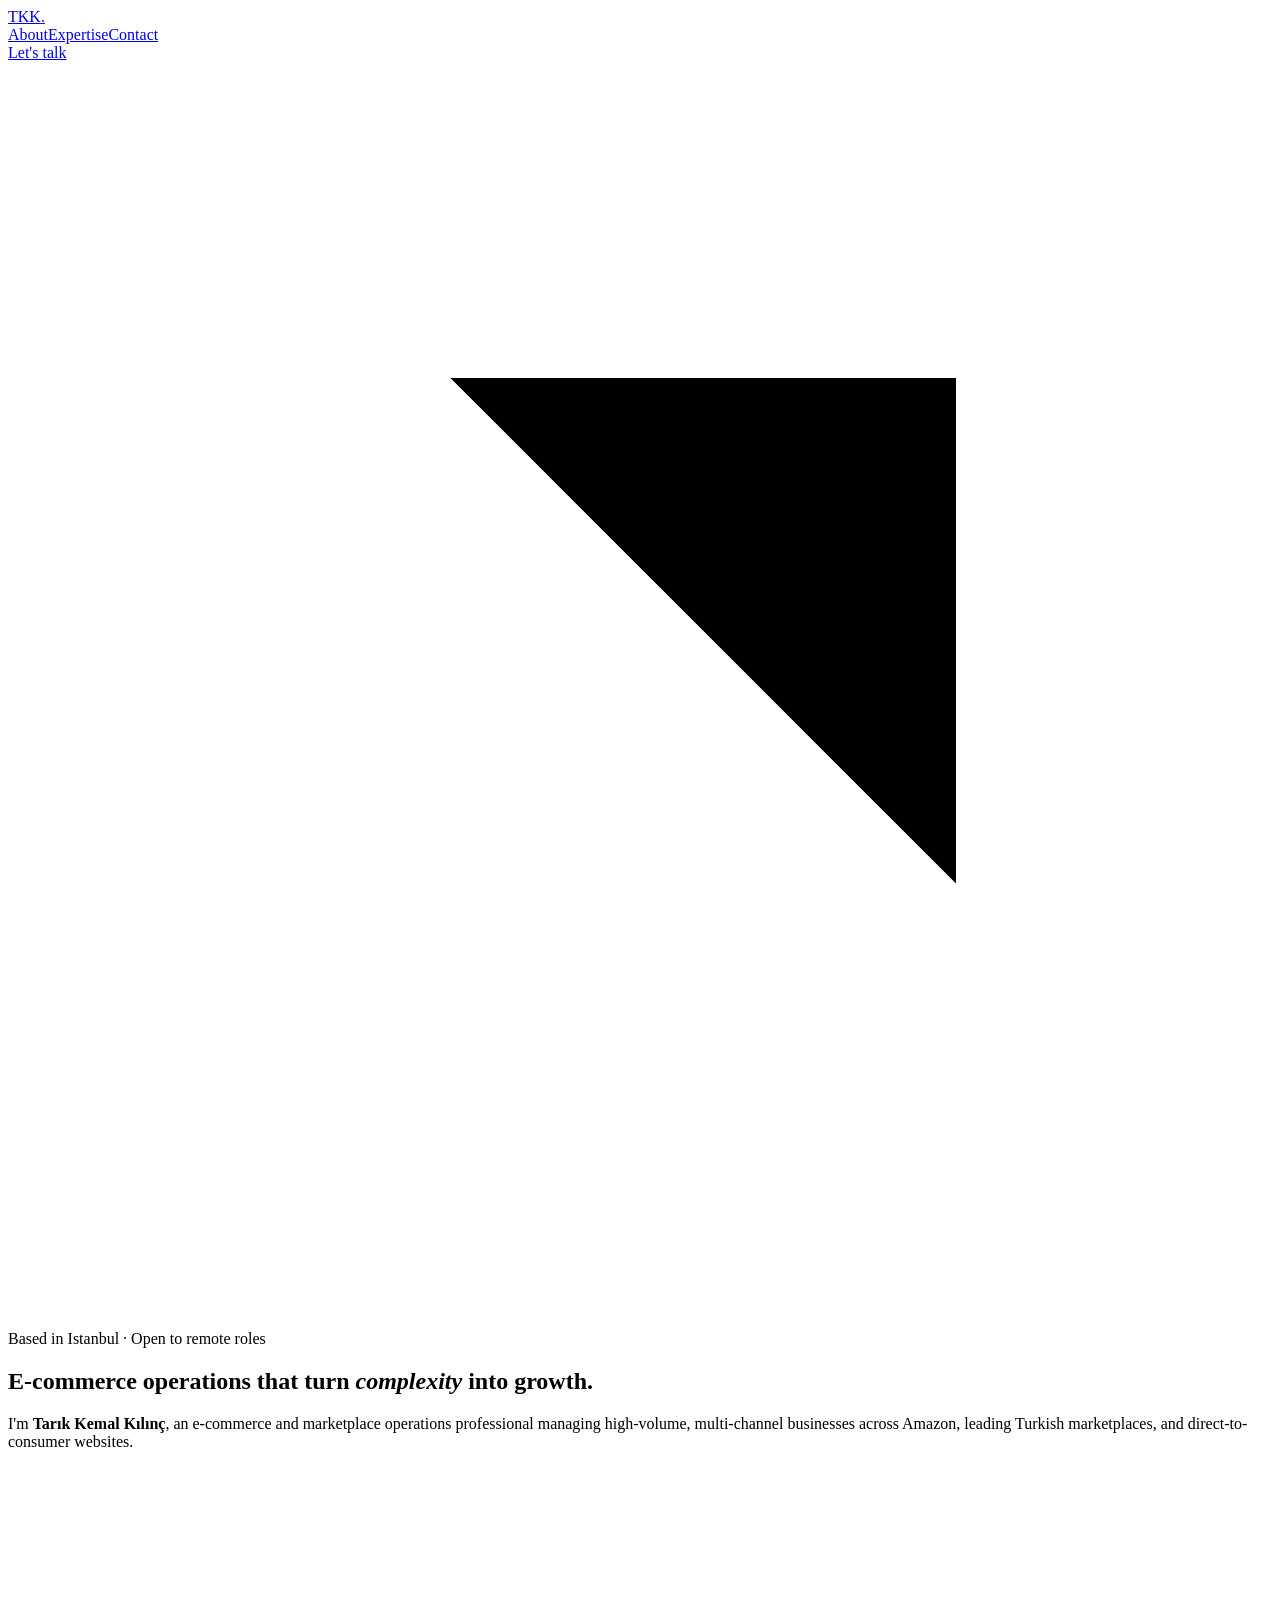
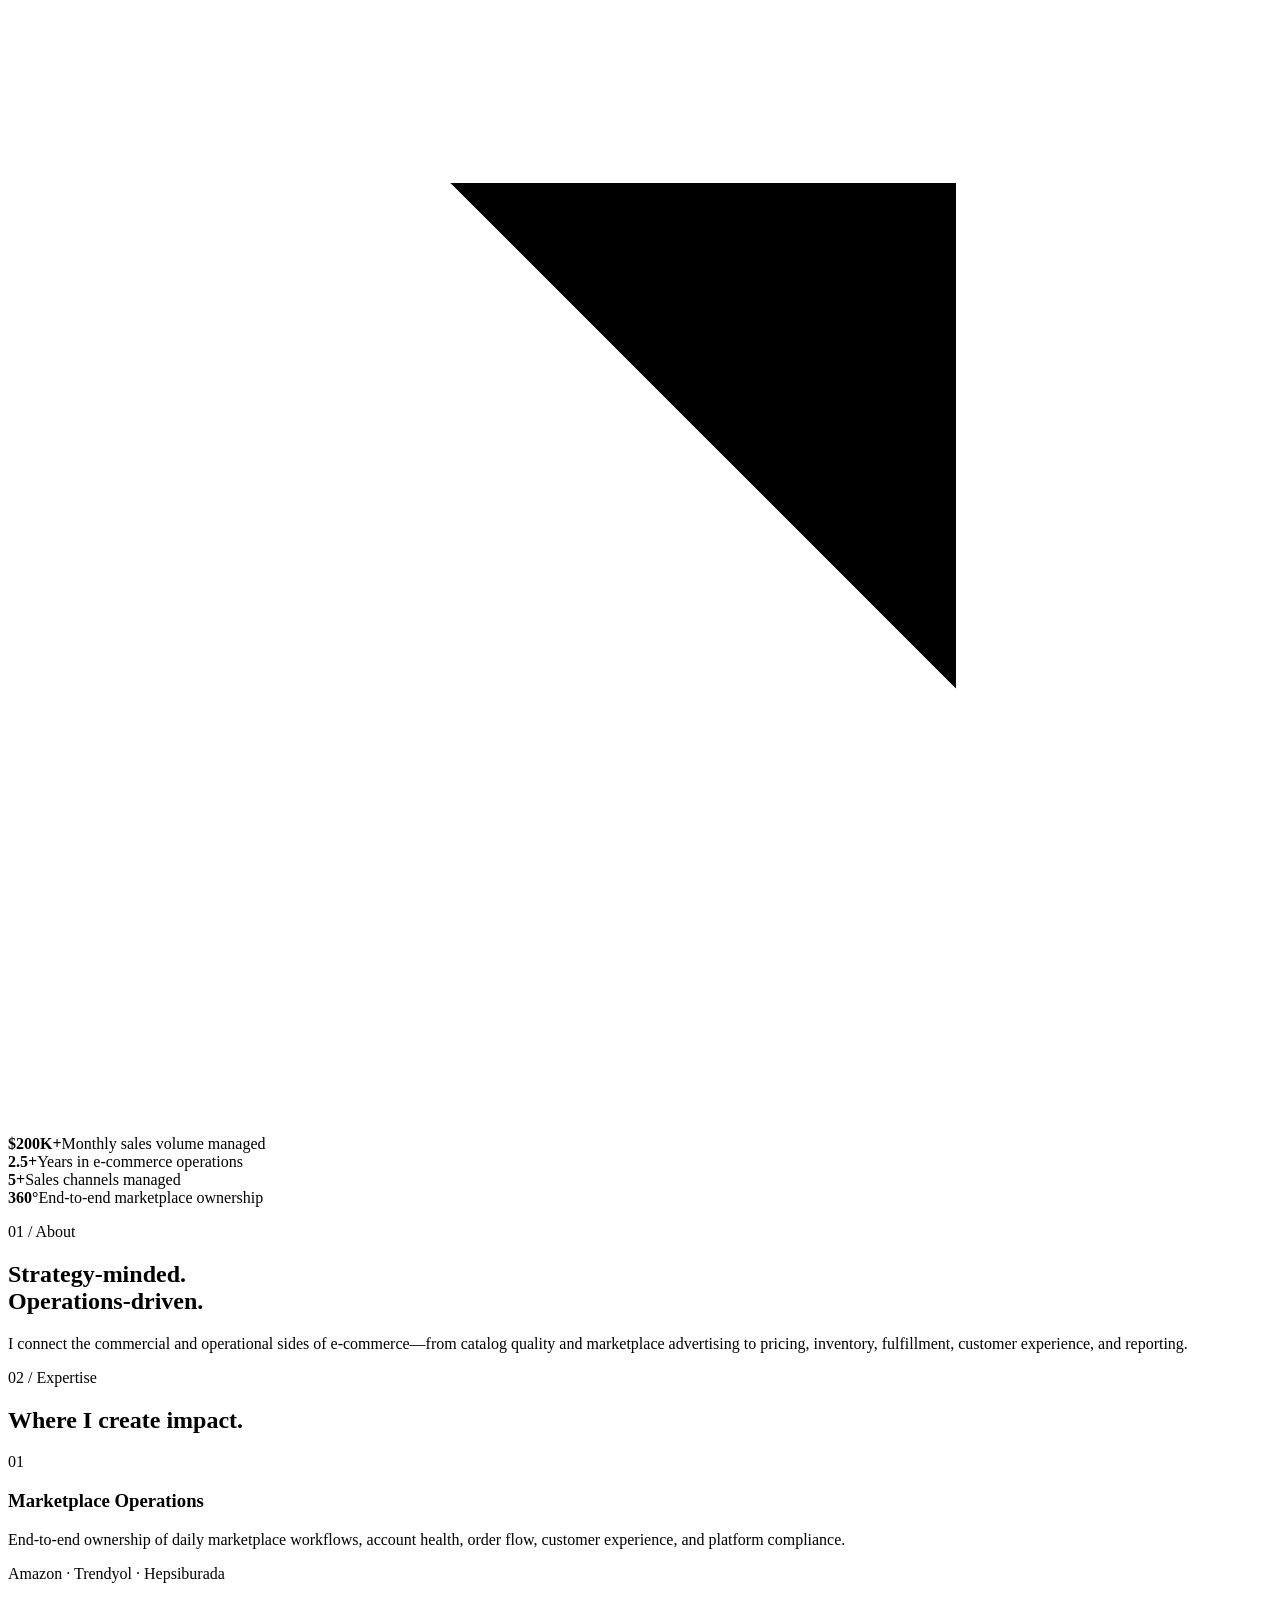
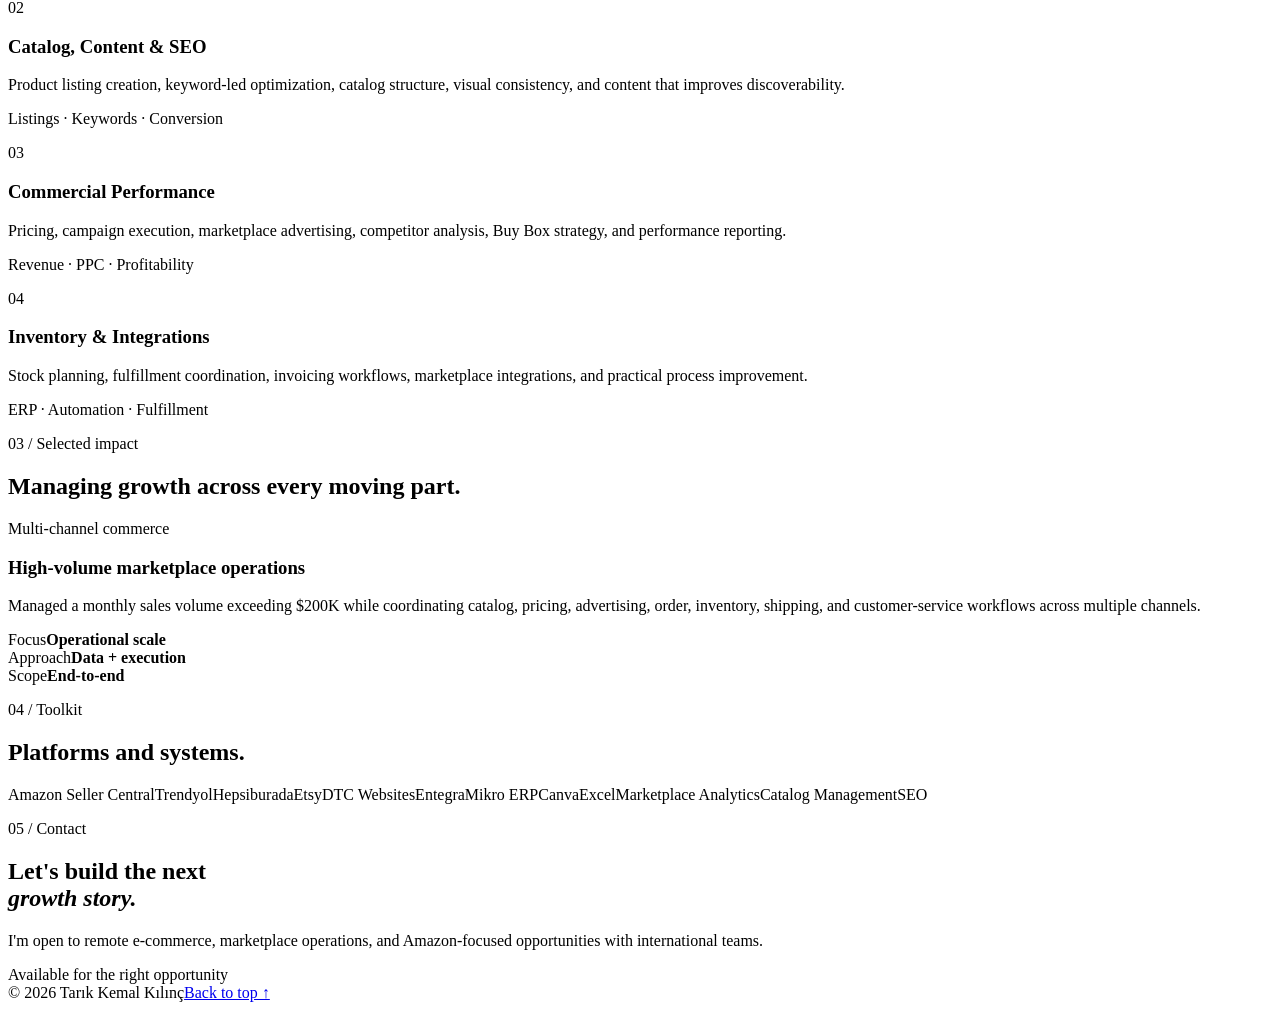
==== index.html @ a3984531 "Add portfolio homepage" ====
<!doctype html>
<html lang="en">
<head>
  <meta charset="UTF-8">
  <meta name="viewport" content="width=device-width, initial-scale=1.0">
  <meta name="description" content="Tarık Kemal Kılınç — E-commerce and marketplace operations portfolio.">
  <title>Tarık Kemal Kılınç — E-Commerce Portfolio</title>
  <link rel="stylesheet" href="styles.css">
</head>
<body id="top">
  <main>
    <nav class="nav shell" aria-label="Primary navigation">
      <a class="wordmark" href="#top" aria-label="Tarık Kemal Kılınç, home">TKK<span>.</span></a>
      <div class="nav-links"><a href="#about">About</a><a href="#expertise">Expertise</a><a href="#contact">Contact</a></div>
      <a class="nav-cta" href="#contact">Let's talk <svg viewBox="0 0 20 20" aria-hidden="true" class="icon"><path d="M5 15 15 5M7 5h8v8"></path></svg></a>
    </nav>

    <section class="hero shell">
      <div class="eyebrow"><span></span>Based in Istanbul · Open to remote roles</div>
      <h1>E-commerce operations that turn <em>complexity</em> into growth.</h1>
      <div class="hero-bottom">
        <p>I'm <strong>Tarık Kemal Kılınç</strong>, an e-commerce and marketplace operations professional managing high-volume, multi-channel businesses across Amazon, leading Turkish marketplaces, and direct-to-consumer websites.</p>
        <a class="round-link" href="#about" aria-label="Explore my experience"><svg viewBox="0 0 20 20" aria-hidden="true" class="icon"><path d="M5 15 15 5M7 5h8v8"></path></svg></a>
      </div>
    </section>

    <section class="metrics" aria-label="Career highlights"><div class="metrics-grid shell">
      <article><strong>$200K+</strong><span>Monthly sales volume managed</span></article>
      <article><strong>2.5+</strong><span>Years in e-commerce operations</span></article>
      <article><strong>5+</strong><span>Sales channels managed</span></article>
      <article><strong>360°</strong><span>End-to-end marketplace ownership</span></article>
    </div></section>

    <section class="about shell" id="about">
      <p class="section-index">01 / About</p>
      <div class="about-copy"><h2>Strategy-minded.<br>Operations-driven.</h2><p>I connect the commercial and operational sides of e-commerce—from catalog quality and marketplace advertising to pricing, inventory, fulfillment, customer experience, and reporting.</p></div>
    </section>

    <section class="expertise shell" id="expertise">
      <div class="section-heading"><p class="section-index">02 / Expertise</p><h2>Where I create impact.</h2></div>
      <div class="expertise-list">
        <article><span>01</span><div><h3>Marketplace Operations</h3><p>End-to-end ownership of daily marketplace workflows, account health, order flow, customer experience, and platform compliance.</p></div><p class="tags">Amazon · Trendyol · Hepsiburada</p></article>
        <article><span>02</span><div><h3>Catalog, Content &amp; SEO</h3><p>Product listing creation, keyword-led optimization, catalog structure, visual consistency, and content that improves discoverability.</p></div><p class="tags">Listings · Keywords · Conversion</p></article>
        <article><span>03</span><div><h3>Commercial Performance</h3><p>Pricing, campaign execution, marketplace advertising, competitor analysis, Buy Box strategy, and performance reporting.</p></div><p class="tags">Revenue · PPC · Profitability</p></article>
        <article><span>04</span><div><h3>Inventory &amp; Integrations</h3><p>Stock planning, fulfillment coordination, invoicing workflows, marketplace integrations, and practical process improvement.</p></div><p class="tags">ERP · Automation · Fulfillment</p></article>
      </div>
    </section>

    <section class="case-section"><div class="case-grid shell">
      <div class="case-intro"><p class="section-index light">03 / Selected impact</p><h2>Managing growth across every moving part.</h2></div>
      <article class="case-card"><p class="case-label">Multi-channel commerce</p><h3>High-volume marketplace operations</h3><p>Managed a monthly sales volume exceeding $200K while coordinating catalog, pricing, advertising, order, inventory, shipping, and customer-service workflows across multiple channels.</p><div class="case-details"><div><span>Focus</span><strong>Operational scale</strong></div><div><span>Approach</span><strong>Data + execution</strong></div><div><span>Scope</span><strong>End-to-end</strong></div></div></article>
    </div></section>

    <section class="toolkit shell">
      <div><p class="section-index">04 / Toolkit</p><h2>Platforms and systems.</h2></div>
      <div class="tool-cloud" aria-label="Platforms and tools"><span>Amazon Seller Central</span><span>Trendyol</span><span>Hepsiburada</span><span>Etsy</span><span>DTC Websites</span><span>Entegra</span><span>Mikro ERP</span><span>Canva</span><span>Excel</span><span>Marketplace Analytics</span><span>Catalog Management</span><span>SEO</span></div>
    </section>

    <section class="contact" id="contact"><div class="contact-inner shell"><p class="section-index light">05 / Contact</p><h2>Let's build the next<br><em>growth story.</em></h2><p>I'm open to remote e-commerce, marketplace operations, and Amazon-focused opportunities with international teams.</p><div class="availability"><span></span>Available for the right opportunity</div></div></section>
    <footer class="footer shell"><span>© 2026 Tarık Kemal Kılınç</span><a href="#top">Back to top ↑</a></footer>
  </main>
</body>
</html>
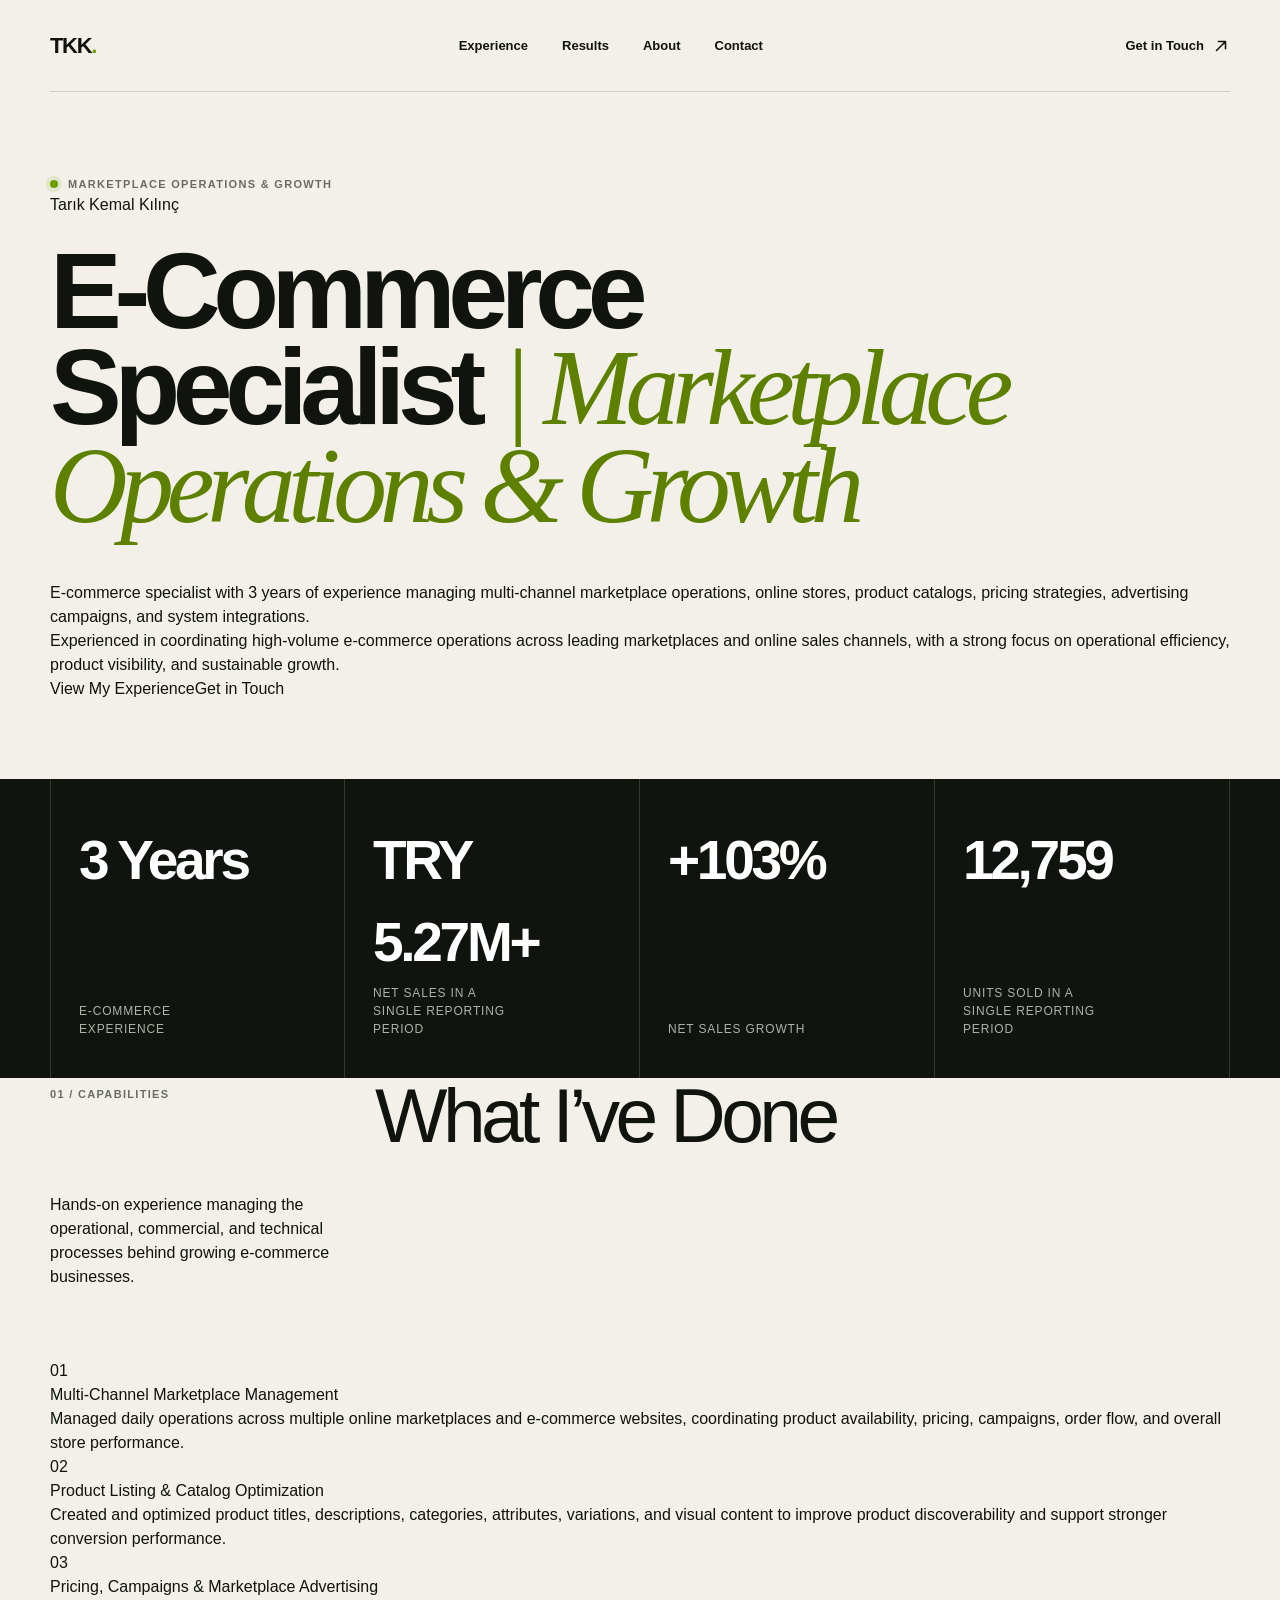
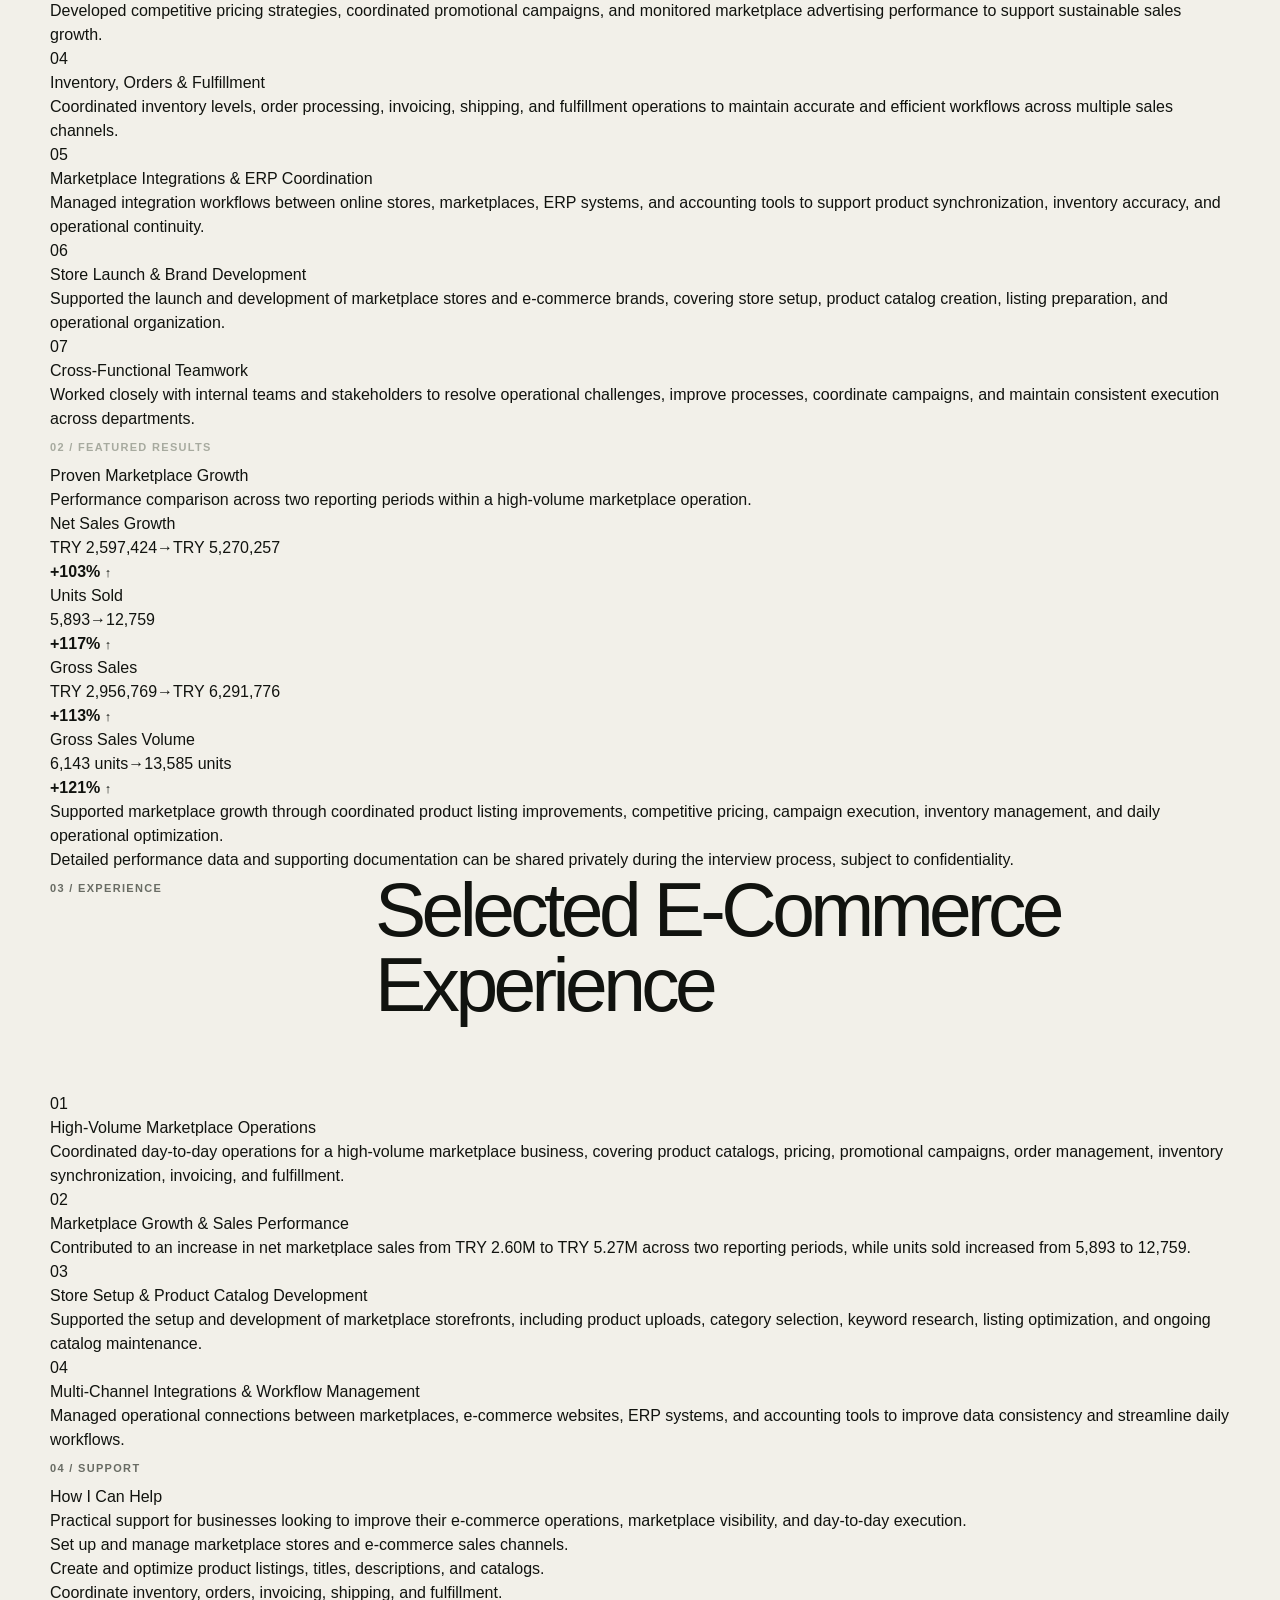
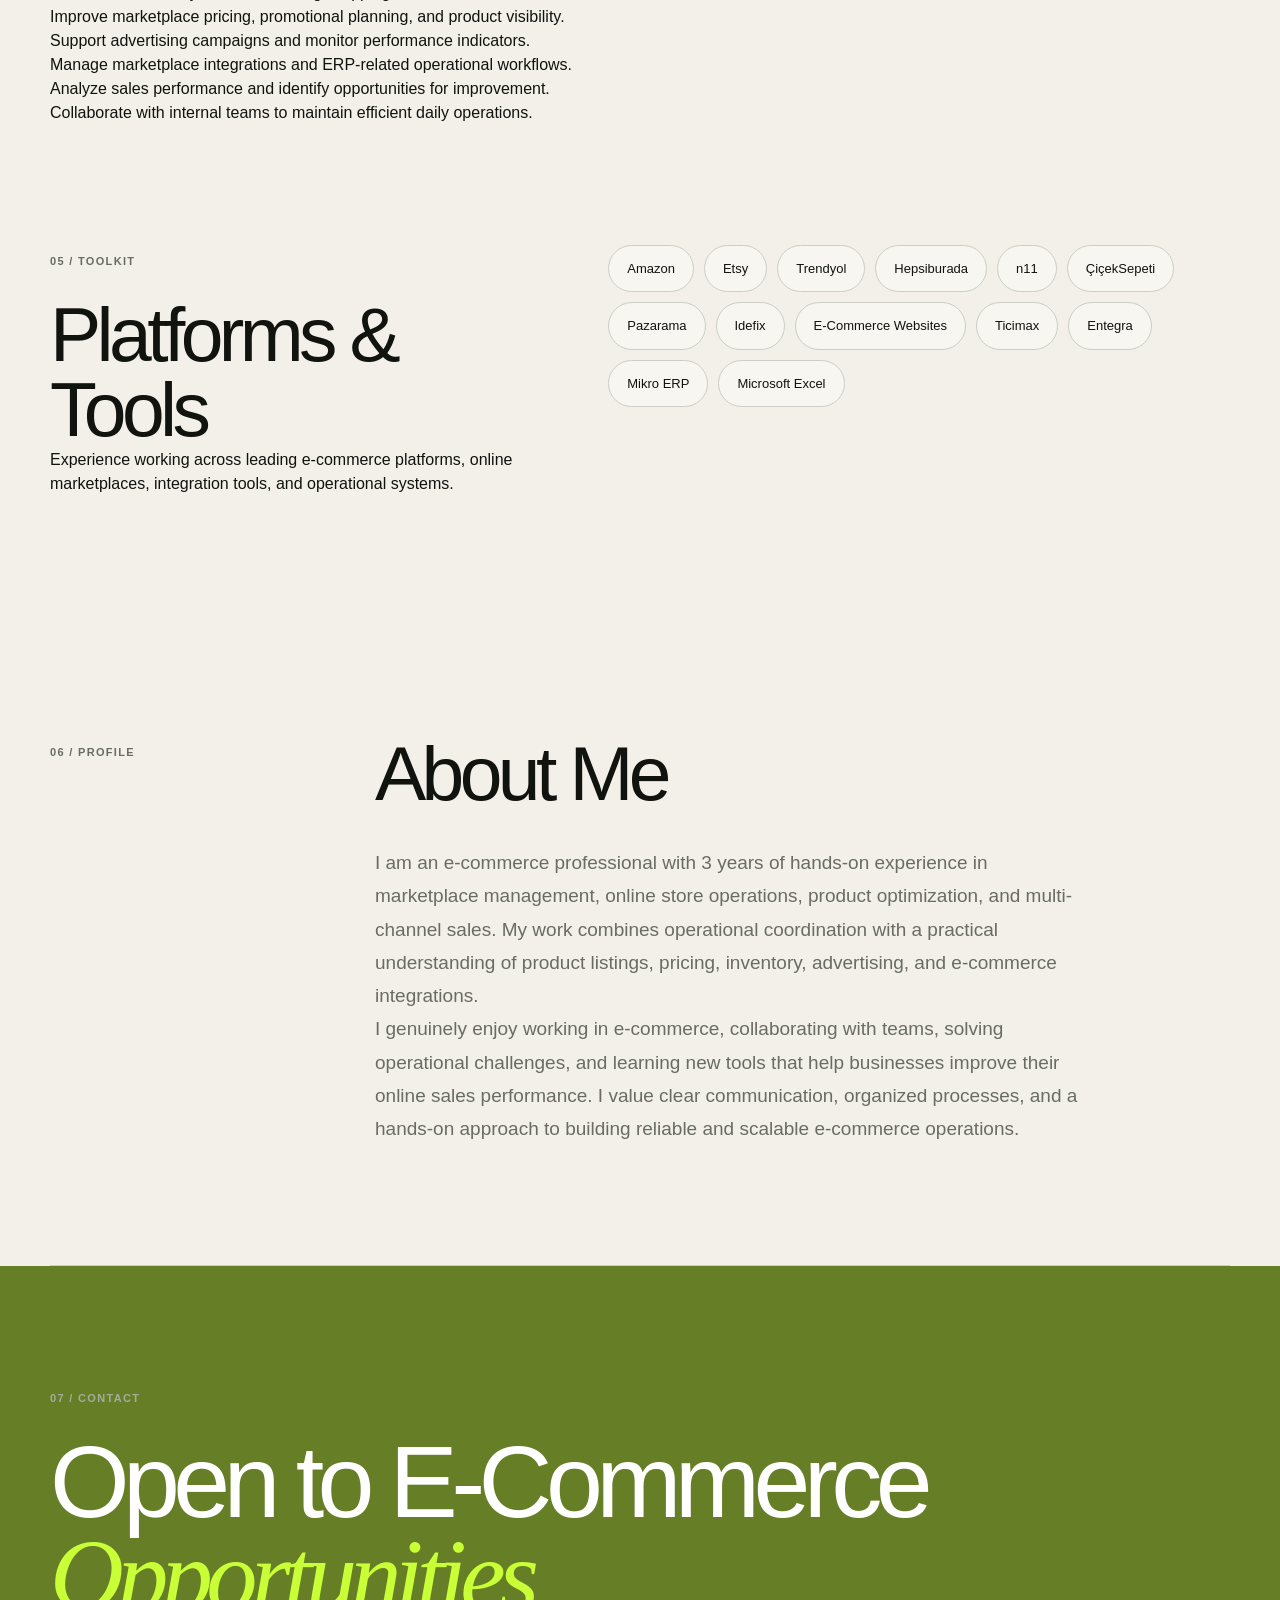
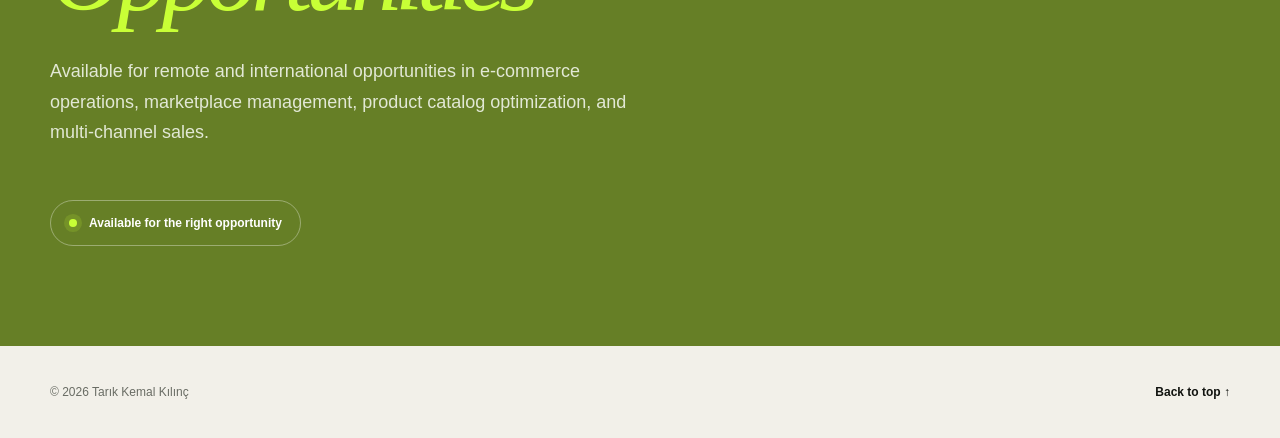
==== commit a72388bc: "Update portfolio content and performance results" ====
--- a/index.html
+++ b/index.html
@@ -3,61 +3,90 @@
 <head>
   <meta charset="UTF-8">
   <meta name="viewport" content="width=device-width, initial-scale=1.0">
-  <meta name="description" content="Tarık Kemal Kılınç — E-commerce and marketplace operations portfolio.">
-  <title>Tarık Kemal Kılınç — E-Commerce Portfolio</title>
+  <meta name="description" content="Tarık Kemal Kılınç — E-commerce specialist focused on marketplace operations, multi-channel growth, and reliable execution.">
+  <title>Tarık Kemal Kılınç — E-Commerce Specialist</title>
   <link rel="stylesheet" href="styles.css">
 </head>
 <body id="top">
-  <main>
-    <nav class="nav shell" aria-label="Primary navigation">
-      <a class="wordmark" href="#top" aria-label="Tarık Kemal Kılınç, home">TKK<span>.</span></a>
-      <div class="nav-links"><a href="#about">About</a><a href="#expertise">Expertise</a><a href="#contact">Contact</a></div>
-      <a class="nav-cta" href="#contact">Let's talk <svg viewBox="0 0 20 20" aria-hidden="true" class="icon"><path d="M5 15 15 5M7 5h8v8"></path></svg></a>
-    </nav>
+<main>
+  <nav class="nav shell" aria-label="Primary navigation">
+    <a class="wordmark" href="#top" aria-label="Tarık Kemal Kılınç, home">TKK<span>.</span></a>
+    <div class="nav-links"><a href="#work">Experience</a><a href="#results">Results</a><a href="#about">About</a><a href="#contact">Contact</a></div>
+    <a class="nav-cta" href="#contact">Get in Touch <svg viewBox="0 0 20 20" aria-hidden="true" class="icon"><path d="M5 15 15 5M7 5h8v8"></path></svg></a>
+  </nav>
 
-    <section class="hero shell">
-      <div class="eyebrow"><span></span>Based in Istanbul · Open to remote roles</div>
-      <h1>E-commerce operations that turn <em>complexity</em> into growth.</h1>
-      <div class="hero-bottom">
-        <p>I'm <strong>Tarık Kemal Kılınç</strong>, an e-commerce and marketplace operations professional managing high-volume, multi-channel businesses across Amazon, leading Turkish marketplaces, and direct-to-consumer websites.</p>
-        <a class="round-link" href="#about" aria-label="Explore my experience"><svg viewBox="0 0 20 20" aria-hidden="true" class="icon"><path d="M5 15 15 5M7 5h8v8"></path></svg></a>
-      </div>
-    </section>
+  <section class="hero shell">
+    <div class="eyebrow"><span></span>Marketplace Operations &amp; Growth</div>
+    <p class="hero-name">Tarık Kemal Kılınç</p>
+    <h1>E-Commerce Specialist <em>| Marketplace Operations &amp; Growth</em></h1>
+    <div class="hero-copy">
+      <p>E-commerce specialist with 3 years of experience managing multi-channel marketplace operations, online stores, product catalogs, pricing strategies, advertising campaigns, and system integrations.</p>
+      <p>Experienced in coordinating high-volume e-commerce operations across leading marketplaces and online sales channels, with a strong focus on operational efficiency, product visibility, and sustainable growth.</p>
+    </div>
+    <div class="hero-actions"><a class="button primary" href="#experience">View My Experience</a><a class="button secondary" href="#contact">Get in Touch</a></div>
+  </section>
 
-    <section class="metrics" aria-label="Career highlights"><div class="metrics-grid shell">
-      <article><strong>$200K+</strong><span>Monthly sales volume managed</span></article>
-      <article><strong>2.5+</strong><span>Years in e-commerce operations</span></article>
-      <article><strong>5+</strong><span>Sales channels managed</span></article>
-      <article><strong>360°</strong><span>End-to-end marketplace ownership</span></article>
-    </div></section>
+  <section class="metrics" aria-label="Performance highlights"><div class="metrics-grid shell">
+    <article><strong>3 Years</strong><span>E-Commerce Experience</span></article>
+    <article><strong>TRY 5.27M+</strong><span>Net Sales in a Single Reporting Period</span></article>
+    <article><strong>+103%</strong><span>Net Sales Growth</span></article>
+    <article><strong>12,759</strong><span>Units Sold in a Single Reporting Period</span></article>
+  </div></section>
 
-    <section class="about shell" id="about">
-      <p class="section-index">01 / About</p>
-      <div class="about-copy"><h2>Strategy-minded.<br>Operations-driven.</h2><p>I connect the commercial and operational sides of e-commerce—from catalog quality and marketplace advertising to pricing, inventory, fulfillment, customer experience, and reporting.</p></div>
-    </section>
+  <section class="section shell" id="work">
+    <div class="section-heading"><p class="section-index">01 / Capabilities</p><h2>What I’ve Done</h2><p class="section-lead">Hands-on experience managing the operational, commercial, and technical processes behind growing e-commerce businesses.</p></div>
+    <div class="capability-grid">
+      <article><span>01</span><h3>Multi-Channel Marketplace Management</h3><p>Managed daily operations across multiple online marketplaces and e-commerce websites, coordinating product availability, pricing, campaigns, order flow, and overall store performance.</p></article>
+      <article><span>02</span><h3>Product Listing &amp; Catalog Optimization</h3><p>Created and optimized product titles, descriptions, categories, attributes, variations, and visual content to improve product discoverability and support stronger conversion performance.</p></article>
+      <article><span>03</span><h3>Pricing, Campaigns &amp; Marketplace Advertising</h3><p>Developed competitive pricing strategies, coordinated promotional campaigns, and monitored marketplace advertising performance to support sustainable sales growth.</p></article>
+      <article><span>04</span><h3>Inventory, Orders &amp; Fulfillment</h3><p>Coordinated inventory levels, order processing, invoicing, shipping, and fulfillment operations to maintain accurate and efficient workflows across multiple sales channels.</p></article>
+      <article><span>05</span><h3>Marketplace Integrations &amp; ERP Coordination</h3><p>Managed integration workflows between online stores, marketplaces, ERP systems, and accounting tools to support product synchronization, inventory accuracy, and operational continuity.</p></article>
+      <article><span>06</span><h3>Store Launch &amp; Brand Development</h3><p>Supported the launch and development of marketplace stores and e-commerce brands, covering store setup, product catalog creation, listing preparation, and operational organization.</p></article>
+      <article><span>07</span><h3>Cross-Functional Teamwork</h3><p>Worked closely with internal teams and stakeholders to resolve operational challenges, improve processes, coordinate campaigns, and maintain consistent execution across departments.</p></article>
+    </div>
+  </section>
 
-    <section class="expertise shell" id="expertise">
-      <div class="section-heading"><p class="section-index">02 / Expertise</p><h2>Where I create impact.</h2></div>
-      <div class="expertise-list">
-        <article><span>01</span><div><h3>Marketplace Operations</h3><p>End-to-end ownership of daily marketplace workflows, account health, order flow, customer experience, and platform compliance.</p></div><p class="tags">Amazon · Trendyol · Hepsiburada</p></article>
-        <article><span>02</span><div><h3>Catalog, Content &amp; SEO</h3><p>Product listing creation, keyword-led optimization, catalog structure, visual consistency, and content that improves discoverability.</p></div><p class="tags">Listings · Keywords · Conversion</p></article>
-        <article><span>03</span><div><h3>Commercial Performance</h3><p>Pricing, campaign execution, marketplace advertising, competitor analysis, Buy Box strategy, and performance reporting.</p></div><p class="tags">Revenue · PPC · Profitability</p></article>
-        <article><span>04</span><div><h3>Inventory &amp; Integrations</h3><p>Stock planning, fulfillment coordination, invoicing workflows, marketplace integrations, and practical process improvement.</p></div><p class="tags">ERP · Automation · Fulfillment</p></article>
-      </div>
-    </section>
+  <section class="results" id="results"><div class="shell">
+    <div class="results-heading"><p class="section-index light">02 / Featured Results</p><h2>Proven Marketplace Growth</h2><p>Performance comparison across two reporting periods within a high-volume marketplace operation.</p></div>
+    <div class="results-grid">
+      <article><p>Net Sales Growth</p><div class="metric-change"><span>TRY 2,597,424</span><b>→</b><span>TRY 5,270,257</span></div><strong>+103% <small>↑</small></strong></article>
+      <article><p>Units Sold</p><div class="metric-change"><span>5,893</span><b>→</b><span>12,759</span></div><strong>+117% <small>↑</small></strong></article>
+      <article><p>Gross Sales</p><div class="metric-change"><span>TRY 2,956,769</span><b>→</b><span>TRY 6,291,776</span></div><strong>+113% <small>↑</small></strong></article>
+      <article><p>Gross Sales Volume</p><div class="metric-change"><span>6,143 units</span><b>→</b><span>13,585 units</span></div><strong>+121% <small>↑</small></strong></article>
+    </div>
+    <p class="results-summary">Supported marketplace growth through coordinated product listing improvements, competitive pricing, campaign execution, inventory management, and daily operational optimization.</p>
+    <p class="privacy-note">Detailed performance data and supporting documentation can be shared privately during the interview process, subject to confidentiality.</p>
+  </div></section>
 
-    <section class="case-section"><div class="case-grid shell">
-      <div class="case-intro"><p class="section-index light">03 / Selected impact</p><h2>Managing growth across every moving part.</h2></div>
-      <article class="case-card"><p class="case-label">Multi-channel commerce</p><h3>High-volume marketplace operations</h3><p>Managed a monthly sales volume exceeding $200K while coordinating catalog, pricing, advertising, order, inventory, shipping, and customer-service workflows across multiple channels.</p><div class="case-details"><div><span>Focus</span><strong>Operational scale</strong></div><div><span>Approach</span><strong>Data + execution</strong></div><div><span>Scope</span><strong>End-to-end</strong></div></div></article>
-    </div></section>
+  <section class="section shell" id="experience">
+    <div class="section-heading"><p class="section-index">03 / Experience</p><h2>Selected E-Commerce Experience</h2></div>
+    <div class="experience-list">
+      <article><span>01</span><div><h3>High-Volume Marketplace Operations</h3><p>Coordinated day-to-day operations for a high-volume marketplace business, covering product catalogs, pricing, promotional campaigns, order management, inventory synchronization, invoicing, and fulfillment.</p></div></article>
+      <article><span>02</span><div><h3>Marketplace Growth &amp; Sales Performance</h3><p>Contributed to an increase in net marketplace sales from TRY 2.60M to TRY 5.27M across two reporting periods, while units sold increased from 5,893 to 12,759.</p></div></article>
+      <article><span>03</span><div><h3>Store Setup &amp; Product Catalog Development</h3><p>Supported the setup and development of marketplace storefronts, including product uploads, category selection, keyword research, listing optimization, and ongoing catalog maintenance.</p></div></article>
+      <article><span>04</span><div><h3>Multi-Channel Integrations &amp; Workflow Management</h3><p>Managed operational connections between marketplaces, e-commerce websites, ERP systems, and accounting tools to improve data consistency and streamline daily workflows.</p></div></article>
+    </div>
+  </section>
 
-    <section class="toolkit shell">
-      <div><p class="section-index">04 / Toolkit</p><h2>Platforms and systems.</h2></div>
-      <div class="tool-cloud" aria-label="Platforms and tools"><span>Amazon Seller Central</span><span>Trendyol</span><span>Hepsiburada</span><span>Etsy</span><span>DTC Websites</span><span>Entegra</span><span>Mikro ERP</span><span>Canva</span><span>Excel</span><span>Marketplace Analytics</span><span>Catalog Management</span><span>SEO</span></div>
-    </section>
+  <section class="help-section"><div class="shell split-layout">
+    <div><p class="section-index">04 / Support</p><h2>How I Can Help</h2><p class="section-lead">Practical support for businesses looking to improve their e-commerce operations, marketplace visibility, and day-to-day execution.</p></div>
+    <ul class="help-list">
+      <li>Set up and manage marketplace stores and e-commerce sales channels.</li><li>Create and optimize product listings, titles, descriptions, and catalogs.</li><li>Coordinate inventory, orders, invoicing, shipping, and fulfillment.</li><li>Improve marketplace pricing, promotional planning, and product visibility.</li><li>Support advertising campaigns and monitor performance indicators.</li><li>Manage marketplace integrations and ERP-related operational workflows.</li><li>Analyze sales performance and identify opportunities for improvement.</li><li>Collaborate with internal teams to maintain efficient daily operations.</li>
+    </ul>
+  </div></section>
 
-    <section class="contact" id="contact"><div class="contact-inner shell"><p class="section-index light">05 / Contact</p><h2>Let's build the next<br><em>growth story.</em></h2><p>I'm open to remote e-commerce, marketplace operations, and Amazon-focused opportunities with international teams.</p><div class="availability"><span></span>Available for the right opportunity</div></div></section>
-    <footer class="footer shell"><span>© 2026 Tarık Kemal Kılınç</span><a href="#top">Back to top ↑</a></footer>
-  </main>
+  <section class="toolkit shell">
+    <div><p class="section-index">05 / Toolkit</p><h2>Platforms &amp; Tools</h2><p class="section-lead">Experience working across leading e-commerce platforms, online marketplaces, integration tools, and operational systems.</p></div>
+    <div class="tool-cloud" aria-label="Platforms and tools"><span>Amazon</span><span>Etsy</span><span>Trendyol</span><span>Hepsiburada</span><span>n11</span><span>ÇiçekSepeti</span><span>Pazarama</span><span>Idefix</span><span>E-Commerce Websites</span><span>Ticimax</span><span>Entegra</span><span>Mikro ERP</span><span>Microsoft Excel</span></div>
+  </section>
+
+  <section class="about shell" id="about">
+    <p class="section-index">06 / Profile</p>
+    <div class="about-copy"><h2>About Me</h2><p>I am an e-commerce professional with 3 years of hands-on experience in marketplace management, online store operations, product optimization, and multi-channel sales. My work combines operational coordination with a practical understanding of product listings, pricing, inventory, advertising, and e-commerce integrations.</p><p>I genuinely enjoy working in e-commerce, collaborating with teams, solving operational challenges, and learning new tools that help businesses improve their online sales performance. I value clear communication, organized processes, and a hands-on approach to building reliable and scalable e-commerce operations.</p></div>
+  </section>
+
+  <section class="contact" id="contact"><div class="contact-inner shell"><p class="section-index light">07 / Contact</p><h2>Open to E-Commerce <em>Opportunities</em></h2><p>Available for remote and international opportunities in e-commerce operations, marketplace management, product catalog optimization, and multi-channel sales.</p><div class="contact-actions"><span class="availability"><span></span>Available for the right opportunity</span></div></div></section>
+  <footer class="footer shell"><span>© 2026 Tarık Kemal Kılınç</span><a href="#top">Back to top ↑</a></footer>
+</main>
 </body>
 </html>
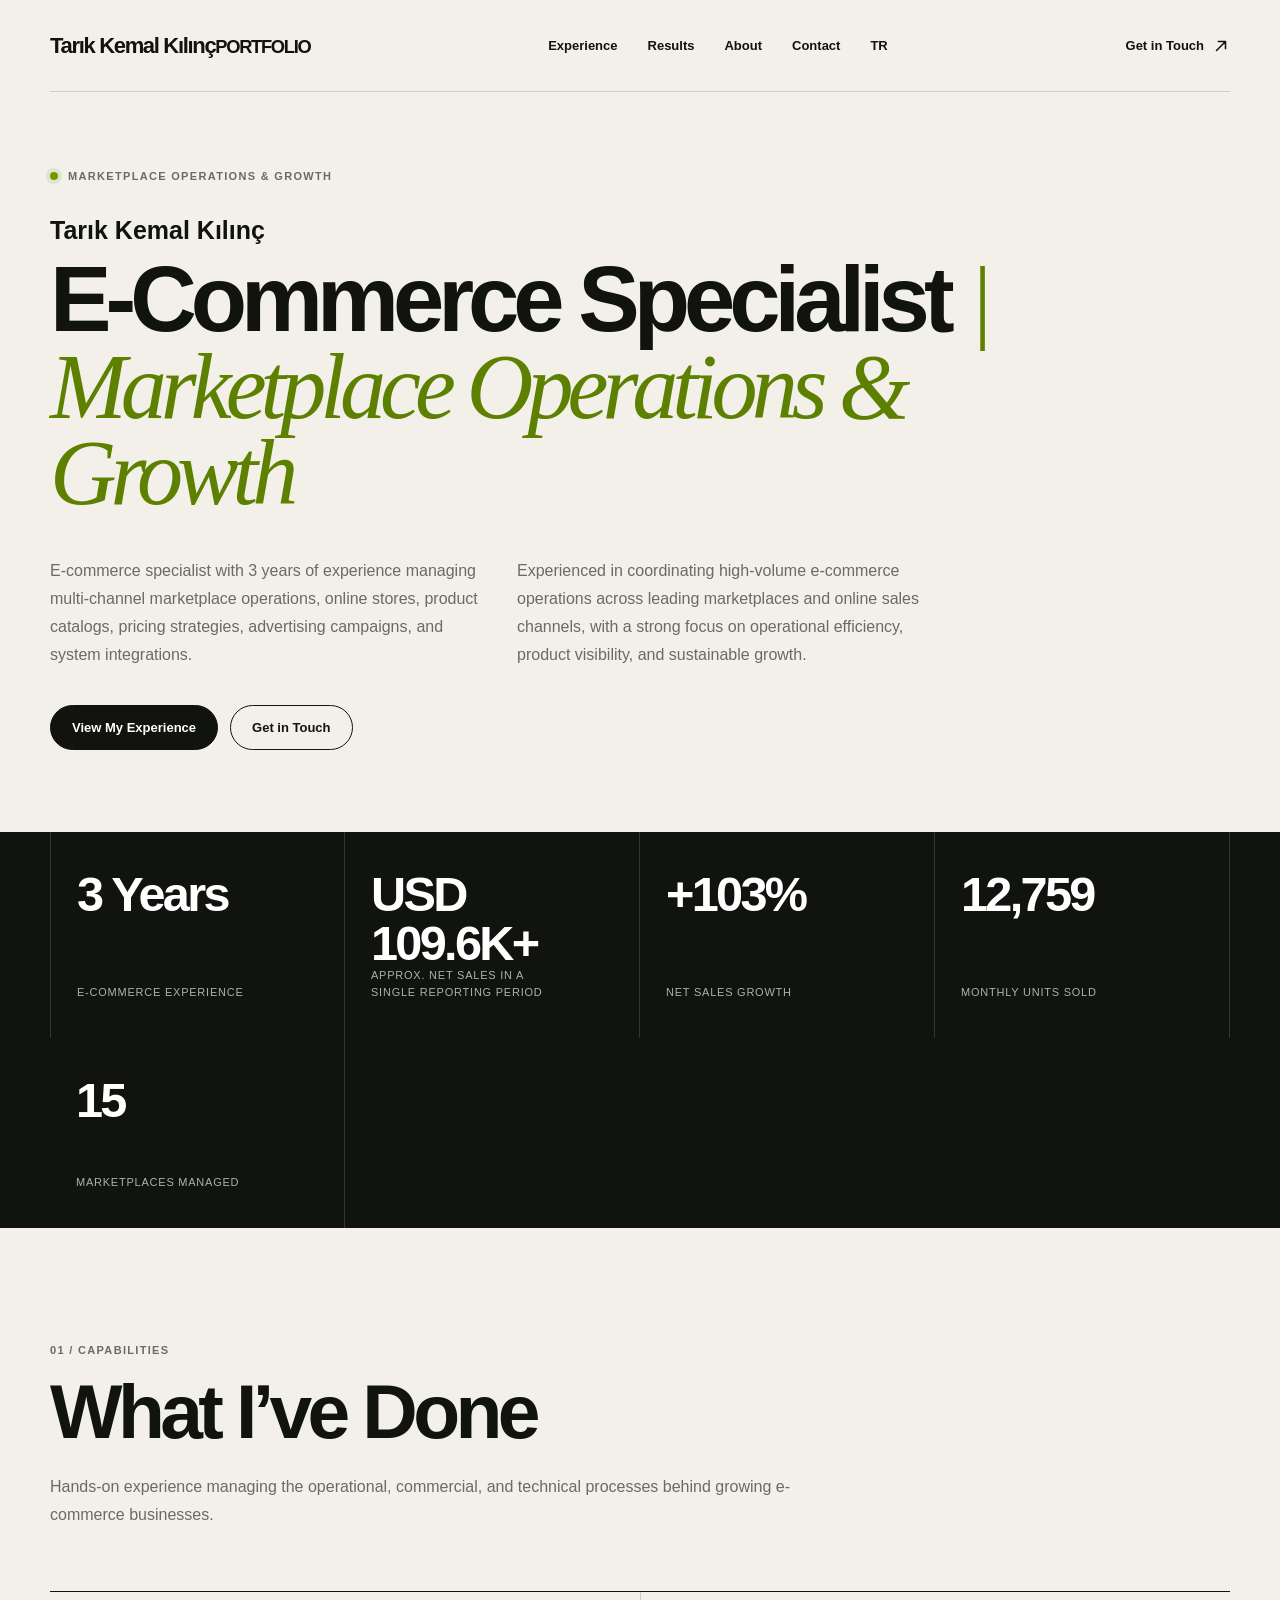
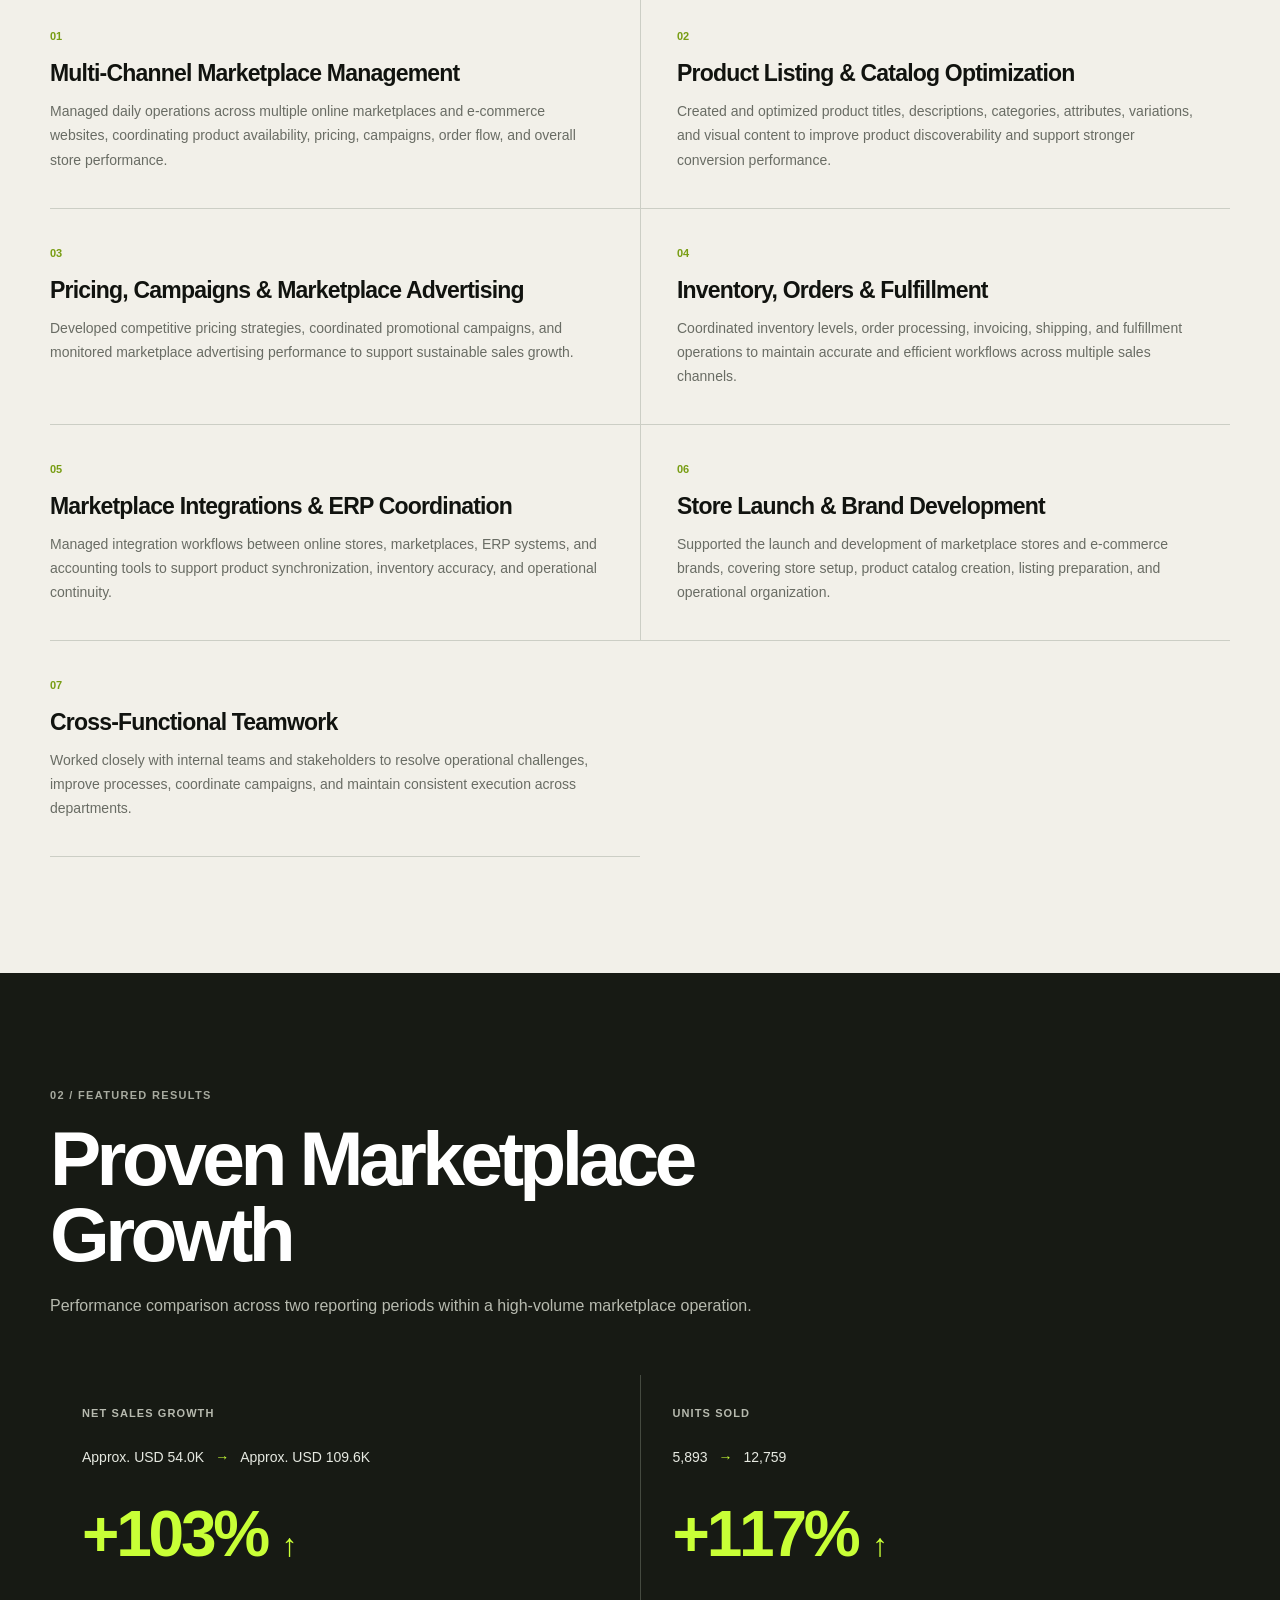
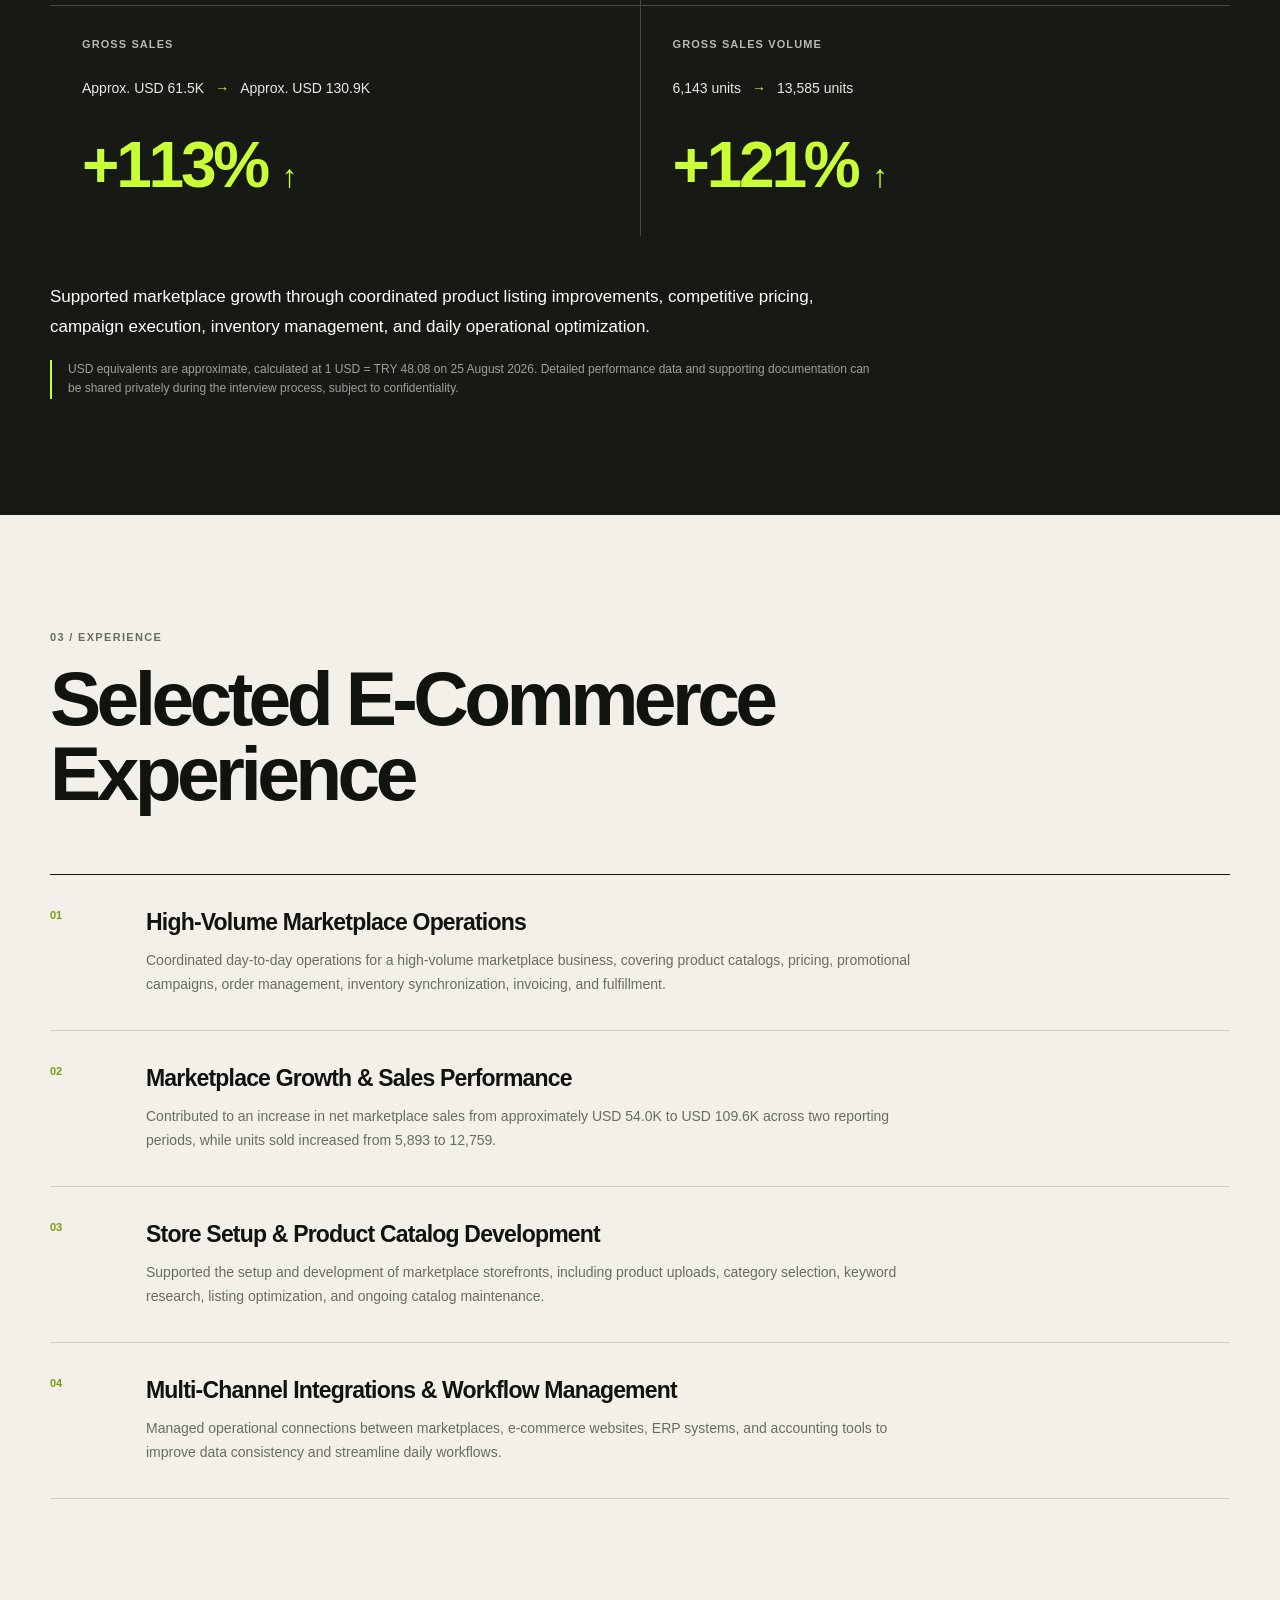
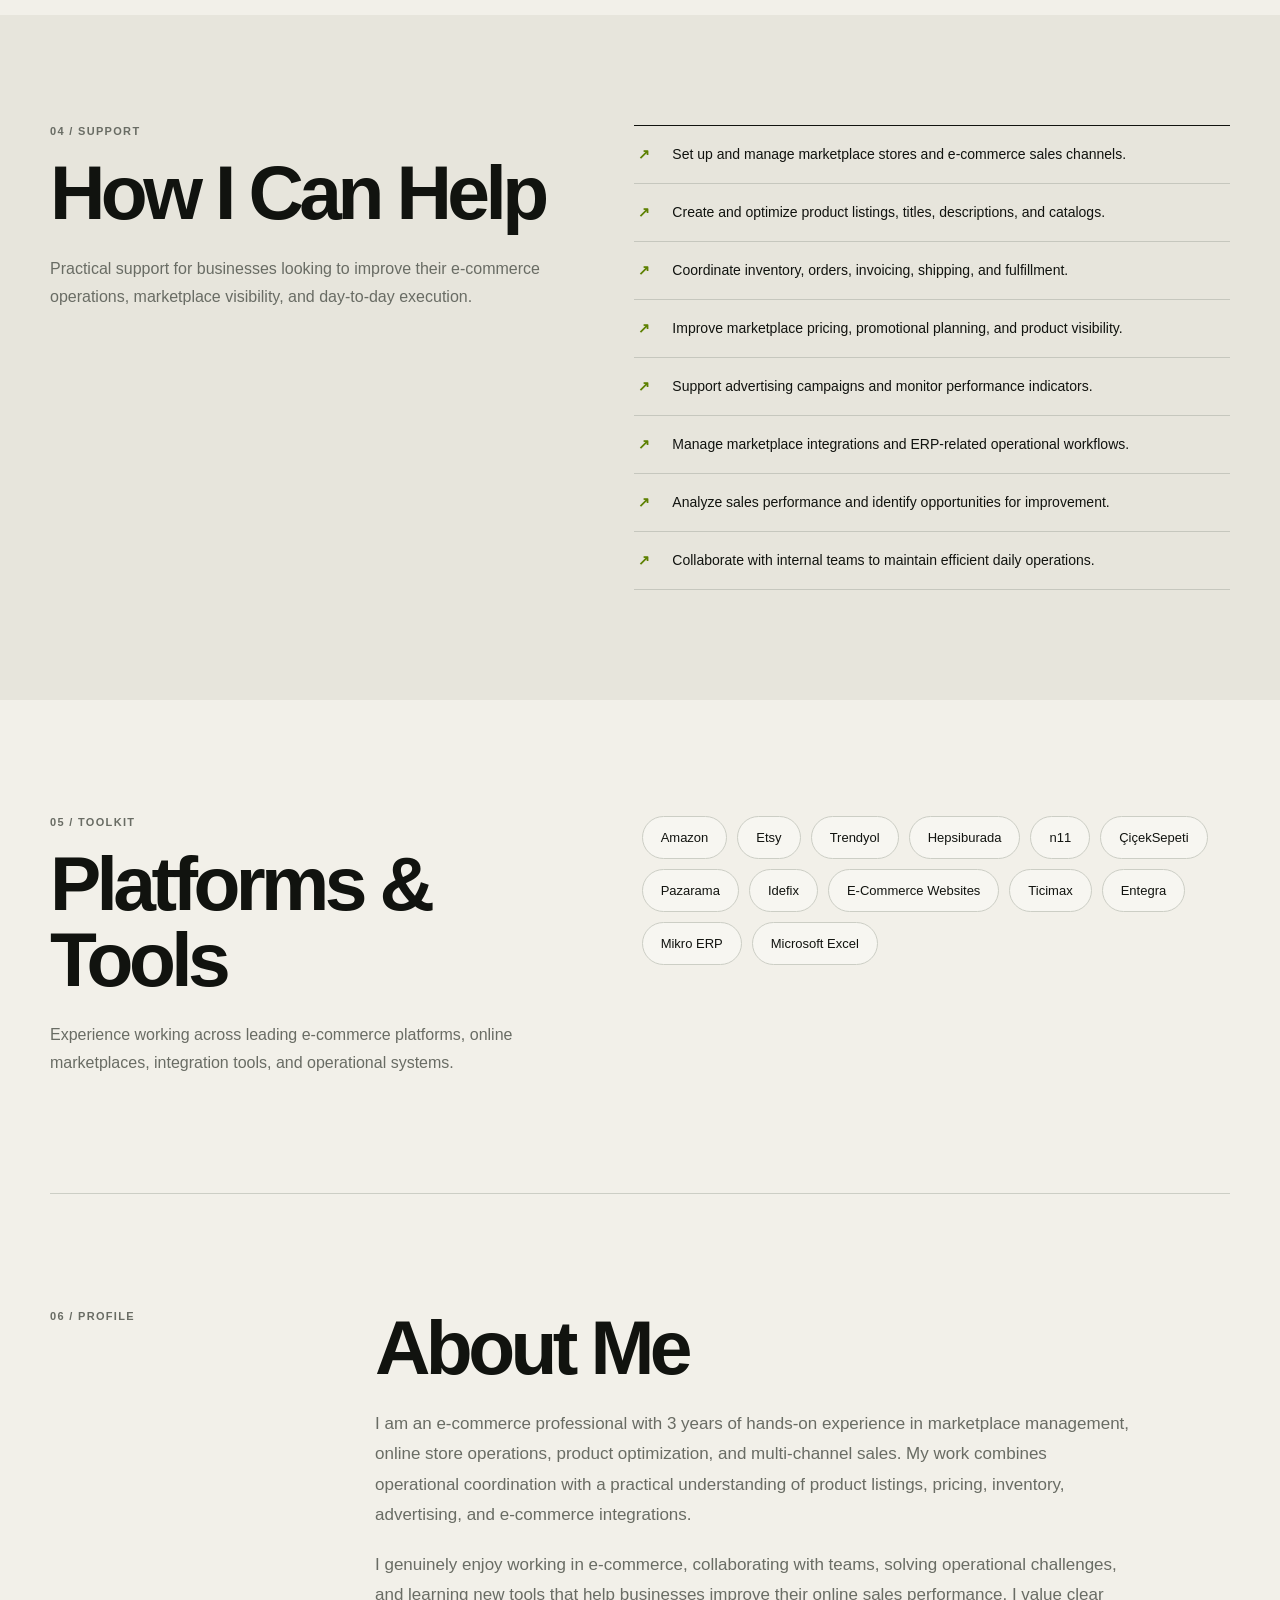
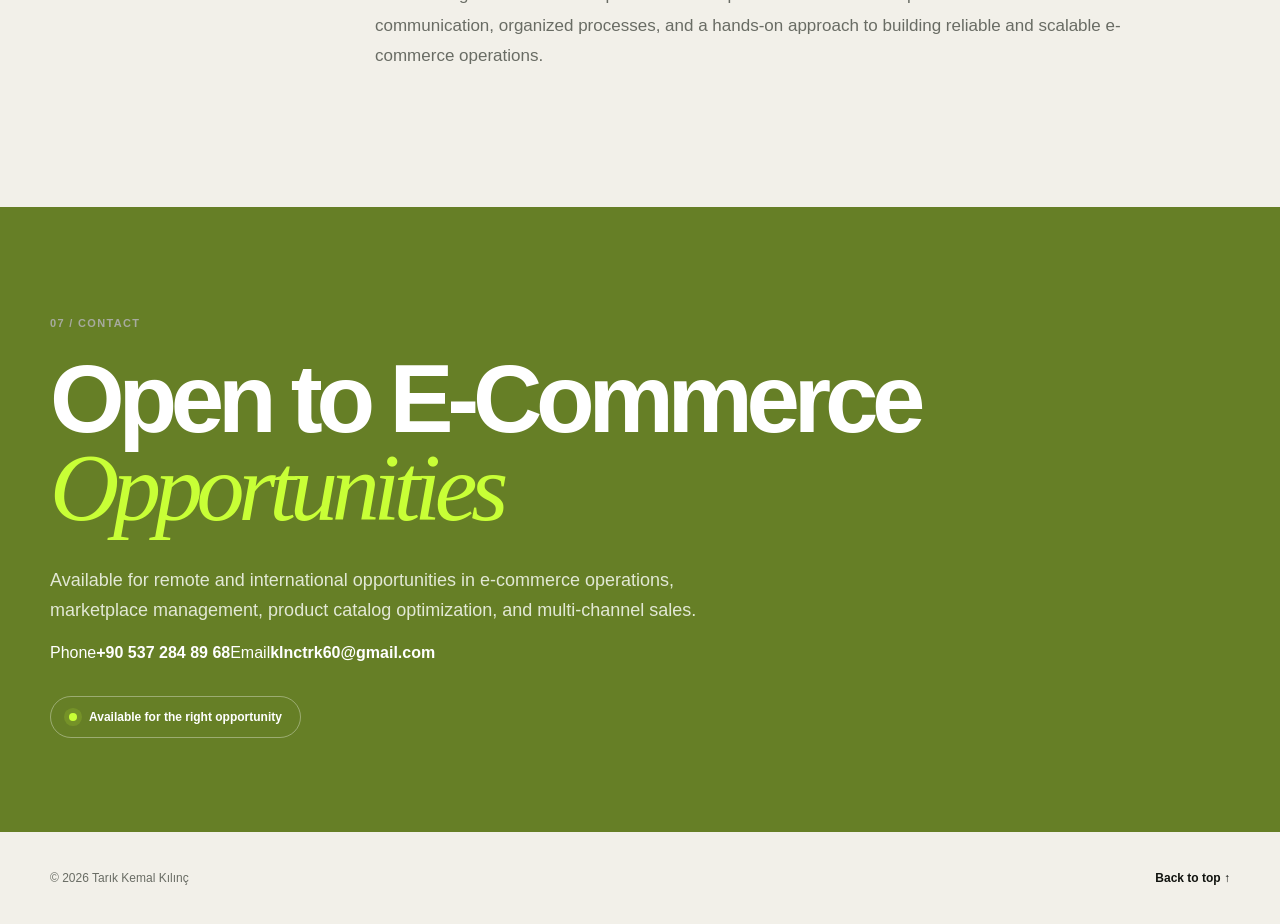
==== commit 839f368f: "Add contact details and updated marketplace metrics" ====
--- a/index.html
+++ b/index.html
@@ -5,13 +5,15 @@
   <meta name="viewport" content="width=device-width, initial-scale=1.0">
   <meta name="description" content="Tarık Kemal Kılınç — E-commerce specialist focused on marketplace operations, multi-channel growth, and reliable execution.">
   <title>Tarık Kemal Kılınç — E-Commerce Specialist</title>
+  <link rel="icon" href="favicon.svg" type="image/svg+xml">
   <link rel="stylesheet" href="styles.css">
+  <link rel="stylesheet" href="updates.css">
 </head>
 <body id="top">
 <main>
   <nav class="nav shell" aria-label="Primary navigation">
-    <a class="wordmark" href="#top" aria-label="Tarık Kemal Kılınç, home">TKK<span>.</span></a>
-    <div class="nav-links"><a href="#work">Experience</a><a href="#results">Results</a><a href="#about">About</a><a href="#contact">Contact</a></div>
+    <a class="wordmark" href="#top" aria-label="Tarık Kemal Kılınç, home"><strong>Tarık Kemal Kılınç</strong><small>PORTFOLIO</small></a>
+    <div class="nav-links"><a href="#work">Experience</a><a href="#results">Results</a><a href="#about">About</a><a href="#contact">Contact</a><a href="/?lang=tr" lang="tr">TR</a></div>
     <a class="nav-cta" href="#contact">Get in Touch <svg viewBox="0 0 20 20" aria-hidden="true" class="icon"><path d="M5 15 15 5M7 5h8v8"></path></svg></a>
   </nav>
 
@@ -28,9 +30,10 @@
 
   <section class="metrics" aria-label="Performance highlights"><div class="metrics-grid shell">
     <article><strong>3 Years</strong><span>E-Commerce Experience</span></article>
-    <article><strong>TRY 5.27M+</strong><span>Net Sales in a Single Reporting Period</span></article>
+    <article><strong>USD 109.6K+</strong><span>Approx. Net Sales in a Single Reporting Period</span></article>
     <article><strong>+103%</strong><span>Net Sales Growth</span></article>
-    <article><strong>12,759</strong><span>Units Sold in a Single Reporting Period</span></article>
+    <article><strong>12,759</strong><span>Monthly Units Sold</span></article>
+    <article><strong>15</strong><span>Marketplaces Managed</span></article>
   </div></section>
 
   <section class="section shell" id="work">
@@ -49,20 +52,20 @@
   <section class="results" id="results"><div class="shell">
     <div class="results-heading"><p class="section-index light">02 / Featured Results</p><h2>Proven Marketplace Growth</h2><p>Performance comparison across two reporting periods within a high-volume marketplace operation.</p></div>
     <div class="results-grid">
-      <article><p>Net Sales Growth</p><div class="metric-change"><span>TRY 2,597,424</span><b>→</b><span>TRY 5,270,257</span></div><strong>+103% <small>↑</small></strong></article>
+      <article><p>Net Sales Growth</p><div class="metric-change"><span>Approx. USD 54.0K</span><b>→</b><span>Approx. USD 109.6K</span></div><strong>+103% <small>↑</small></strong></article>
       <article><p>Units Sold</p><div class="metric-change"><span>5,893</span><b>→</b><span>12,759</span></div><strong>+117% <small>↑</small></strong></article>
-      <article><p>Gross Sales</p><div class="metric-change"><span>TRY 2,956,769</span><b>→</b><span>TRY 6,291,776</span></div><strong>+113% <small>↑</small></strong></article>
+      <article><p>Gross Sales</p><div class="metric-change"><span>Approx. USD 61.5K</span><b>→</b><span>Approx. USD 130.9K</span></div><strong>+113% <small>↑</small></strong></article>
       <article><p>Gross Sales Volume</p><div class="metric-change"><span>6,143 units</span><b>→</b><span>13,585 units</span></div><strong>+121% <small>↑</small></strong></article>
     </div>
     <p class="results-summary">Supported marketplace growth through coordinated product listing improvements, competitive pricing, campaign execution, inventory management, and daily operational optimization.</p>
-    <p class="privacy-note">Detailed performance data and supporting documentation can be shared privately during the interview process, subject to confidentiality.</p>
+    <p class="privacy-note">USD equivalents are approximate, calculated at 1 USD = TRY 48.08 on 25 August 2026. Detailed performance data and supporting documentation can be shared privately during the interview process, subject to confidentiality.</p>
   </div></section>
 
   <section class="section shell" id="experience">
     <div class="section-heading"><p class="section-index">03 / Experience</p><h2>Selected E-Commerce Experience</h2></div>
     <div class="experience-list">
       <article><span>01</span><div><h3>High-Volume Marketplace Operations</h3><p>Coordinated day-to-day operations for a high-volume marketplace business, covering product catalogs, pricing, promotional campaigns, order management, inventory synchronization, invoicing, and fulfillment.</p></div></article>
-      <article><span>02</span><div><h3>Marketplace Growth &amp; Sales Performance</h3><p>Contributed to an increase in net marketplace sales from TRY 2.60M to TRY 5.27M across two reporting periods, while units sold increased from 5,893 to 12,759.</p></div></article>
+      <article><span>02</span><div><h3>Marketplace Growth &amp; Sales Performance</h3><p>Contributed to an increase in net marketplace sales from approximately USD 54.0K to USD 109.6K across two reporting periods, while units sold increased from 5,893 to 12,759.</p></div></article>
       <article><span>03</span><div><h3>Store Setup &amp; Product Catalog Development</h3><p>Supported the setup and development of marketplace storefronts, including product uploads, category selection, keyword research, listing optimization, and ongoing catalog maintenance.</p></div></article>
       <article><span>04</span><div><h3>Multi-Channel Integrations &amp; Workflow Management</h3><p>Managed operational connections between marketplaces, e-commerce websites, ERP systems, and accounting tools to improve data consistency and streamline daily workflows.</p></div></article>
     </div>
@@ -85,7 +88,7 @@
     <div class="about-copy"><h2>About Me</h2><p>I am an e-commerce professional with 3 years of hands-on experience in marketplace management, online store operations, product optimization, and multi-channel sales. My work combines operational coordination with a practical understanding of product listings, pricing, inventory, advertising, and e-commerce integrations.</p><p>I genuinely enjoy working in e-commerce, collaborating with teams, solving operational challenges, and learning new tools that help businesses improve their online sales performance. I value clear communication, organized processes, and a hands-on approach to building reliable and scalable e-commerce operations.</p></div>
   </section>
 
-  <section class="contact" id="contact"><div class="contact-inner shell"><p class="section-index light">07 / Contact</p><h2>Open to E-Commerce <em>Opportunities</em></h2><p>Available for remote and international opportunities in e-commerce operations, marketplace management, product catalog optimization, and multi-channel sales.</p><div class="contact-actions"><span class="availability"><span></span>Available for the right opportunity</span></div></div></section>
+  <section class="contact" id="contact"><div class="contact-inner shell"><p class="section-index light">07 / Contact</p><h2>Open to E-Commerce <em>Opportunities</em></h2><p>Available for remote and international opportunities in e-commerce operations, marketplace management, product catalog optimization, and multi-channel sales.</p><div class="contact-links"><a href="tel:+905372848968"><span>Phone</span><strong>+90 537 284 89 68</strong></a><a href="mailto:klnctrk60@gmail.com"><span>Email</span><strong>klnctrk60@gmail.com</strong></a></div><div class="contact-actions"><span class="availability"><span></span>Available for the right opportunity</span></div></div></section>
   <footer class="footer shell"><span>© 2026 Tarık Kemal Kılınç</span><a href="#top">Back to top ↑</a></footer>
 </main>
 </body>
--- a/styles.css
+++ b/styles.css
@@ -0,0 +1 @@
+:root{--ink:#11130f;--paper:#f2f0e9;--lime:#c8ff36;--green:#667f26;--accent:#5d8000;--muted:#696c64;--line:#cccec5}*{box-sizing:border-box}html{scroll-behavior:smooth}body{background:var(--paper);color:var(--ink);-webkit-font-smoothing:antialiased;margin:0;font-family:Arial,Helvetica,sans-serif}a{color:inherit;text-decoration:none}.shell{width:min(1180px,calc(100% - 48px));margin-inline:auto}.nav{border-bottom:1px solid var(--line);justify-content:space-between;align-items:center;height:92px;display:flex}.wordmark{letter-spacing:-.06em;font-size:22px;font-weight:900}.wordmark span{color:#6e9c00}.nav-links{gap:30px;font-size:13px;font-weight:700;display:flex}.nav-links a,.nav-cta,.button{transition:opacity .2s,transform .2s}.nav-links a:hover,.nav-cta:hover{opacity:.55}.nav-cta{align-items:center;gap:8px;font-size:13px;font-weight:800;display:flex}.icon{fill:none;stroke:currentColor;stroke-width:1.7;stroke-linecap:round;stroke-linejoin:round;width:18px;height:18px}.hero{padding:78px 0 82px}.eyebrow{color:var(--muted);letter-spacing:.12em;text-transform:uppercase;align-items:center;gap:10px;font-size:11px;font-weight:800;display:flex}.eyebrow span{background:#6e9c00;border-radius:50%;width:8px;height:8px;box-shadow:0 0 0 4px #6e9c0021}.hero-name{margin:34px 0 12px;font-size:clamp(18px,2vw,25px);font-weight:800}.hero h1{letter-spacing:-.065em;max-width:1080px;margin:0 0 40px;font-size:clamp(48px,7.2vw,94px);font-weight:800;line-height:.94}.hero h1 em{color:var(--accent);font-family:Georgia,"Times New Roman",serif;font-weight:400}.hero-copy{max-width:900px;grid-template-columns:1fr 1fr;gap:34px;display:grid}.hero-copy p,.section-lead{color:var(--muted);margin:0;font-size:16px;line-height:1.75}.hero-actions{flex-wrap:wrap;gap:12px;margin-top:36px;display:flex}.button{border:1px solid var(--ink);border-radius:999px;padding:14px 21px;font-size:13px;font-weight:800}.button.primary{background:var(--ink);color:#fff}.button:hover{transform:translateY(-2px)}.metrics{background:var(--ink);color:#fff}.metrics-grid{grid-template-columns:repeat(4,1fr);display:grid}.metrics article{border-right:1px solid #34372e;flex-direction:column;justify-content:space-between;min-height:190px;padding:38px 26px;display:flex}.metrics article:first-child{border-left:1px solid #34372e}.metrics strong{letter-spacing:-.055em;font-size:clamp(34px,3.8vw,55px);line-height:1}.metrics span{color:#aeb2a7;text-transform:uppercase;letter-spacing:.07em;max-width:190px;font-size:11px;line-height:1.5}.section{padding:116px 0}.section-heading{margin-bottom:62px;max-width:780px}.section-heading h2,.toolkit h2,.split-layout h2,.about-copy h2{letter-spacing:-.06em;margin:18px 0 24px;font-size:clamp(46px,6vw,78px);line-height:.98}.section-index{color:var(--muted);letter-spacing:.12em;text-transform:uppercase;margin:0;font-size:11px;font-weight:800}.capability-grid{border-top:1px solid var(--ink);grid-template-columns:repeat(2,1fr);display:grid}.capability-grid article{border-bottom:1px solid var(--line);padding:34px 36px 36px 0}.capability-grid article:nth-child(even){border-left:1px solid var(--line);padding-left:36px}.capability-grid article>span,.experience-list article>span{color:#789d13;font-size:11px;font-weight:800}.capability-grid h3,.experience-list h3{letter-spacing:-.035em;margin:16px 0 12px;font-size:23px}.capability-grid p,.experience-list p{color:var(--muted);margin:0;font-size:14px;line-height:1.72}.results{color:#fff;background:#171a14;padding:116px 0}.light{color:#a7aa9f}.results-heading{max-width:720px}.results-heading h2{letter-spacing:-.06em;margin:20px 0;font-size:clamp(48px,6vw,78px);line-height:.98}.results-heading>p:last-child{color:#b7baaf;line-height:1.7}.results-grid{grid-template-columns:repeat(2,1fr);gap:1px;background:#454a40;margin-top:56px;display:grid}.results-grid article{background:#171a14;min-height:230px;padding:32px}.results-grid article>p{color:#b7baaf;text-transform:uppercase;letter-spacing:.1em;margin:0 0 30px;font-size:11px;font-weight:800}.metric-change{color:#e6e9e1;flex-wrap:wrap;align-items:center;gap:11px;font-size:14px;display:flex}.metric-change b{color:var(--lime)}.results-grid strong{color:var(--lime);letter-spacing:-.05em;margin-top:32px;font-size:clamp(42px,5vw,66px);display:block}.results-grid small{font-size:.5em}.results-summary{max-width:820px;margin:46px 0 18px;font-size:17px;line-height:1.75}.privacy-note{color:#9da198;border-left:2px solid var(--lime);max-width:820px;margin:0;padding-left:16px;font-size:12px;line-height:1.65}.experience-list{border-top:1px solid var(--ink)}.experience-list article{border-bottom:1px solid var(--line);grid-template-columns:70px 1fr;gap:26px;padding:34px 0;display:grid}.experience-list article div{max-width:790px}.experience-list h3{margin-top:0}.help-section{background:#e7e5dc;padding:110px 0}.split-layout{grid-template-columns:1fr 1.2fr;gap:88px;display:grid}.help-list{border-top:1px solid var(--ink);margin:0;padding:0;list-style:none}.help-list li{border-bottom:1px solid #c6c7be;position:relative;padding:18px 10px 18px 38px;font-size:14px;line-height:1.5}.help-list li:before{content:"↗";color:var(--accent);font-weight:900;position:absolute;left:4px}.toolkit{grid-template-columns:1fr 1.15fr;gap:80px;padding:116px 0;display:grid}.tool-cloud{flex-wrap:wrap;align-content:flex-start;gap:10px;display:flex}.tool-cloud span{border:1px solid var(--line);background:#ffffff59;border-radius:999px;padding:13px 18px;font-size:13px}.about{border-top:1px solid var(--line);grid-template-columns:1fr 3fr;gap:40px;padding:116px 0;display:grid}.about-copy h2{margin-top:0}.about-copy p{max-width:760px;color:var(--muted);margin:0 0 20px;font-size:17px;line-height:1.78}.contact{color:#fff;background:var(--green);padding:110px 0 94px}.contact h2{letter-spacing:-.065em;max-width:940px;margin:26px 0 32px;font-size:clamp(54px,7.5vw,96px);line-height:.92}.contact h2 em{color:var(--lime);font-family:Georgia,"Times New Roman",serif;font-weight:400}.contact-inner>p:not(.section-index){color:#e2e8d5;max-width:680px;font-size:18px;line-height:1.7}.availability{border:1px solid #ffffff59;border-radius:999px;align-items:center;gap:12px;margin-top:34px;padding:13px 18px;font-size:12px;font-weight:700;display:inline-flex}.availability span{background:var(--lime);border-radius:50%;width:8px;height:8px;box-shadow:0 0 0 5px #c8ff3626}.footer{min-height:92px;color:var(--muted);justify-content:space-between;align-items:center;font-size:12px;display:flex}.footer a{color:var(--ink);font-weight:800}@media (max-width:860px){.nav-links{display:none}.hero-copy,.split-layout,.toolkit,.about{grid-template-columns:1fr}.metrics-grid{grid-template-columns:repeat(2,1fr)}.capability-grid{grid-template-columns:1fr}.capability-grid article:nth-child(even){border-left:0;padding-left:0}.split-layout,.toolkit{gap:52px}.about{gap:30px}.results-grid{grid-template-columns:1fr 1fr}}@media (max-width:560px){.shell{width:min(100% - 30px,1180px)}.nav{height:74px}.nav-cta{font-size:12px}.hero{padding:54px 0 62px}.hero-name{margin-top:26px}.hero h1{font-size:clamp(43px,13.5vw,64px);line-height:.95;margin-bottom:30px}.hero h1 em{display:block;margin-top:9px;font-size:.64em;line-height:1.08}.hero-copy{gap:14px}.hero-copy p{font-size:14px}.button{width:100%;text-align:center}.metrics-grid{grid-template-columns:1fr 1fr}.metrics article{min-height:156px;padding:25px 18px}.metrics strong{font-size:clamp(28px,8vw,42px)}.metrics span{font-size:9px}.section,.toolkit,.about{padding:78px 0}.section-heading{margin-bottom:42px}.section-heading h2,.toolkit h2,.split-layout h2,.about-copy h2,.results-heading h2{font-size:45px}.capability-grid article{padding:27px 0}.capability-grid h3,.experience-list h3{font-size:20px}.results,.help-section{padding:78px 0}.results-grid{grid-template-columns:1fr;margin-top:42px}.results-grid article{min-height:190px;padding:25px}.experience-list article{grid-template-columns:34px 1fr;gap:12px;padding:27px 0}.contact{padding:78px 0 72px}.contact h2{font-size:50px}.footer{min-height:76px}}@media (prefers-reduced-motion:reduce){html{scroll-behavior:auto}*,:before,:after{transition:none!important}}
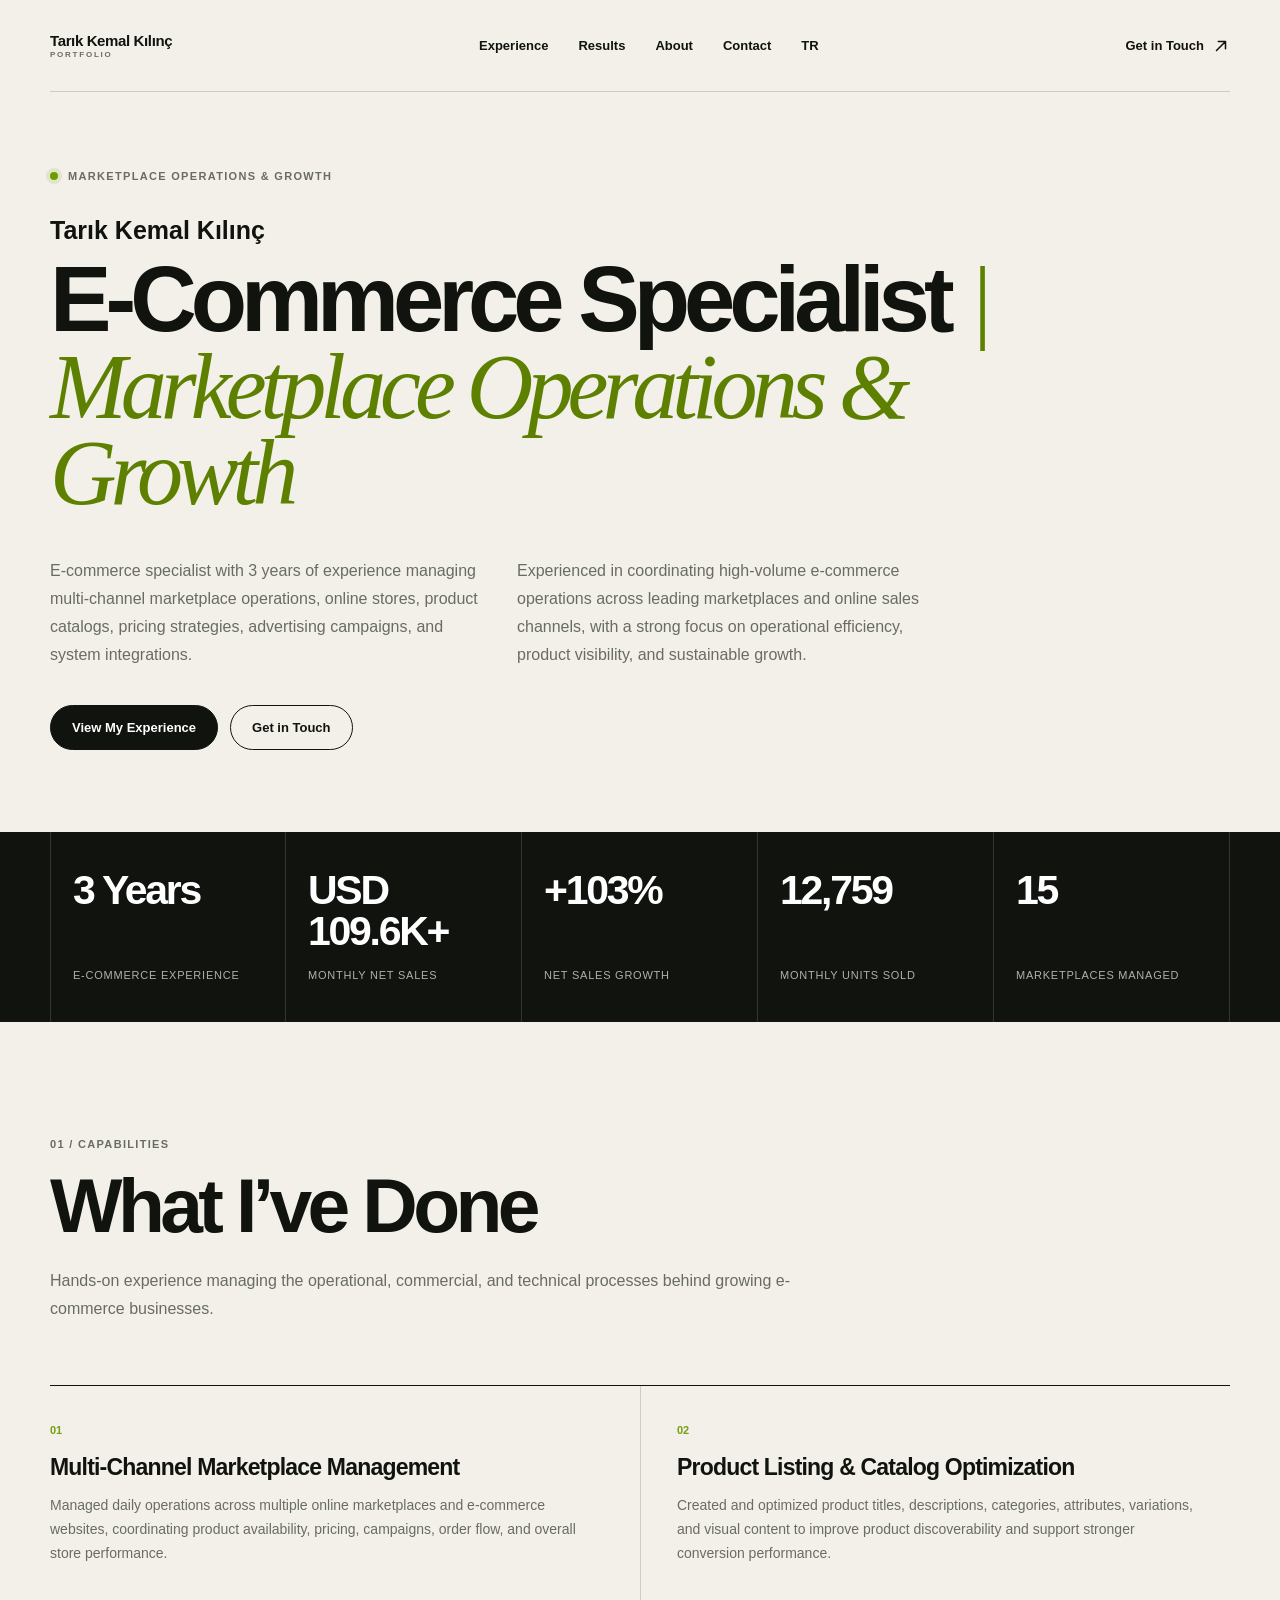
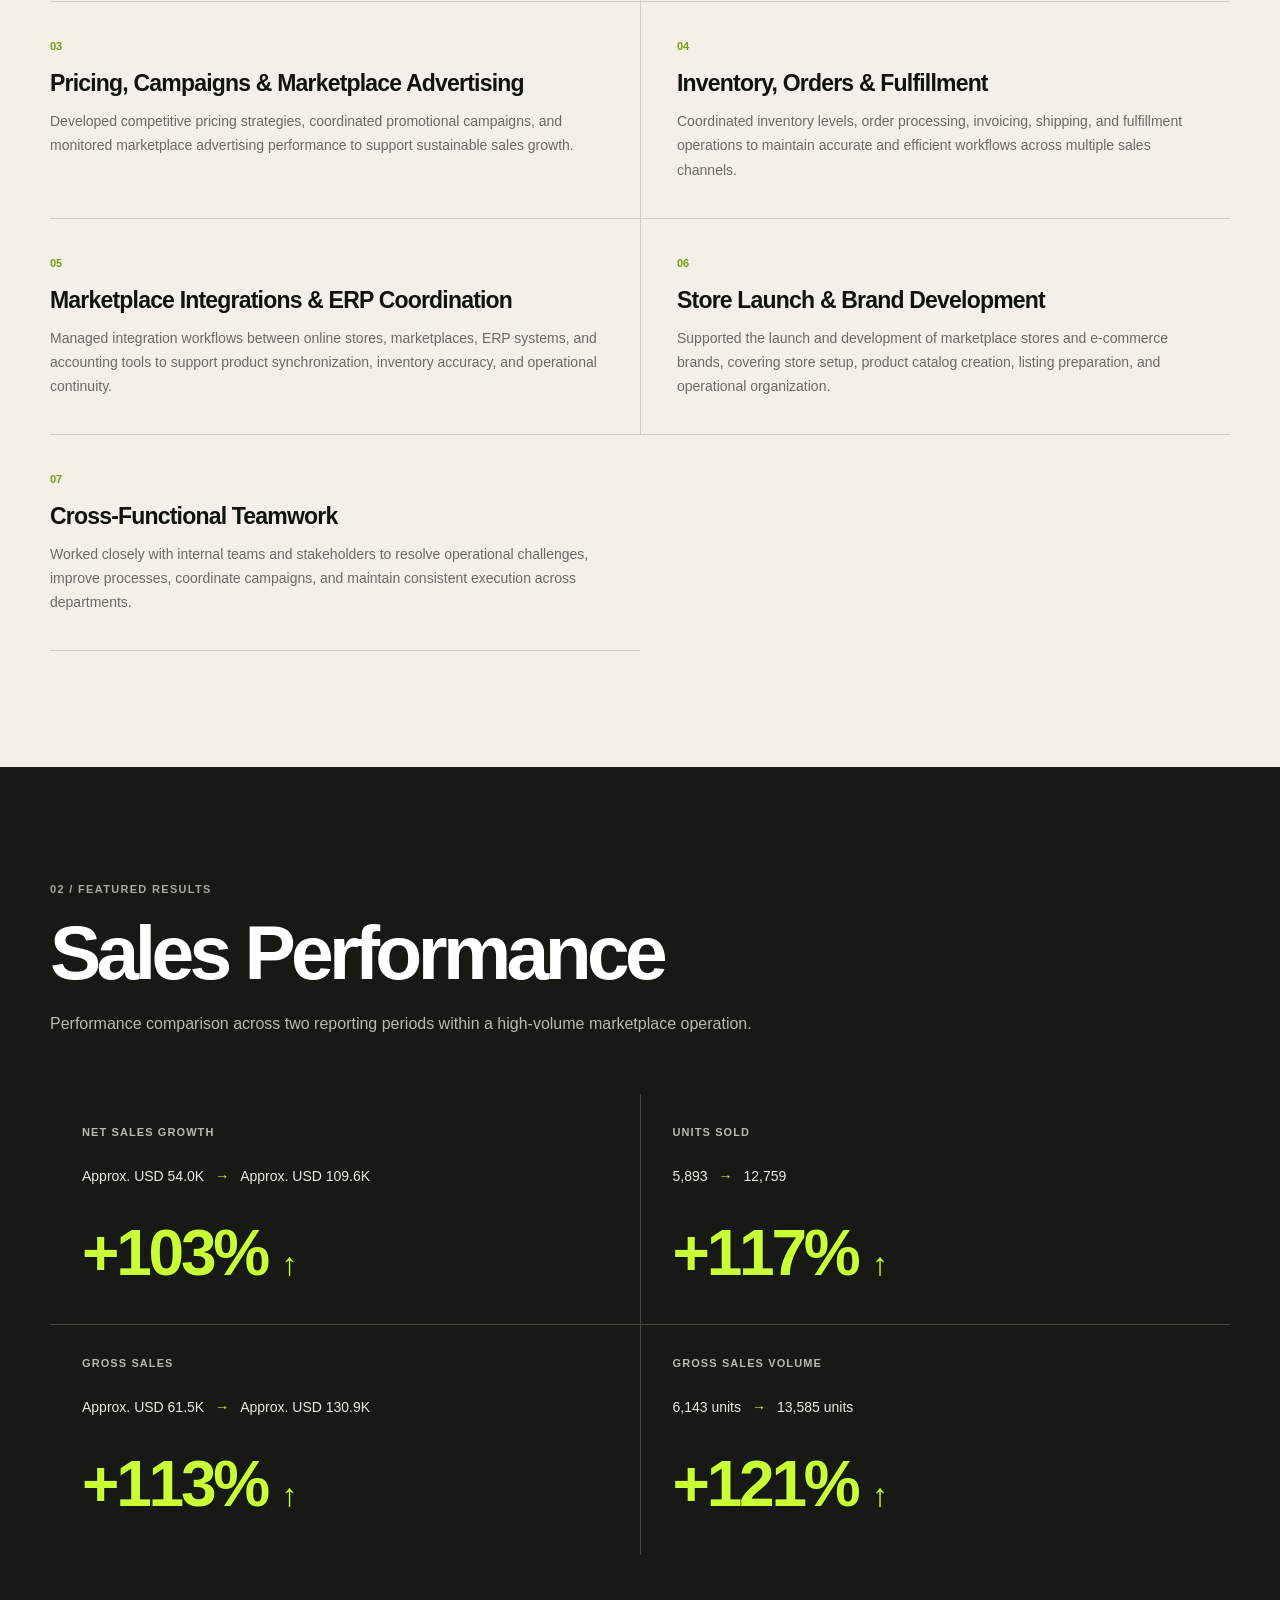
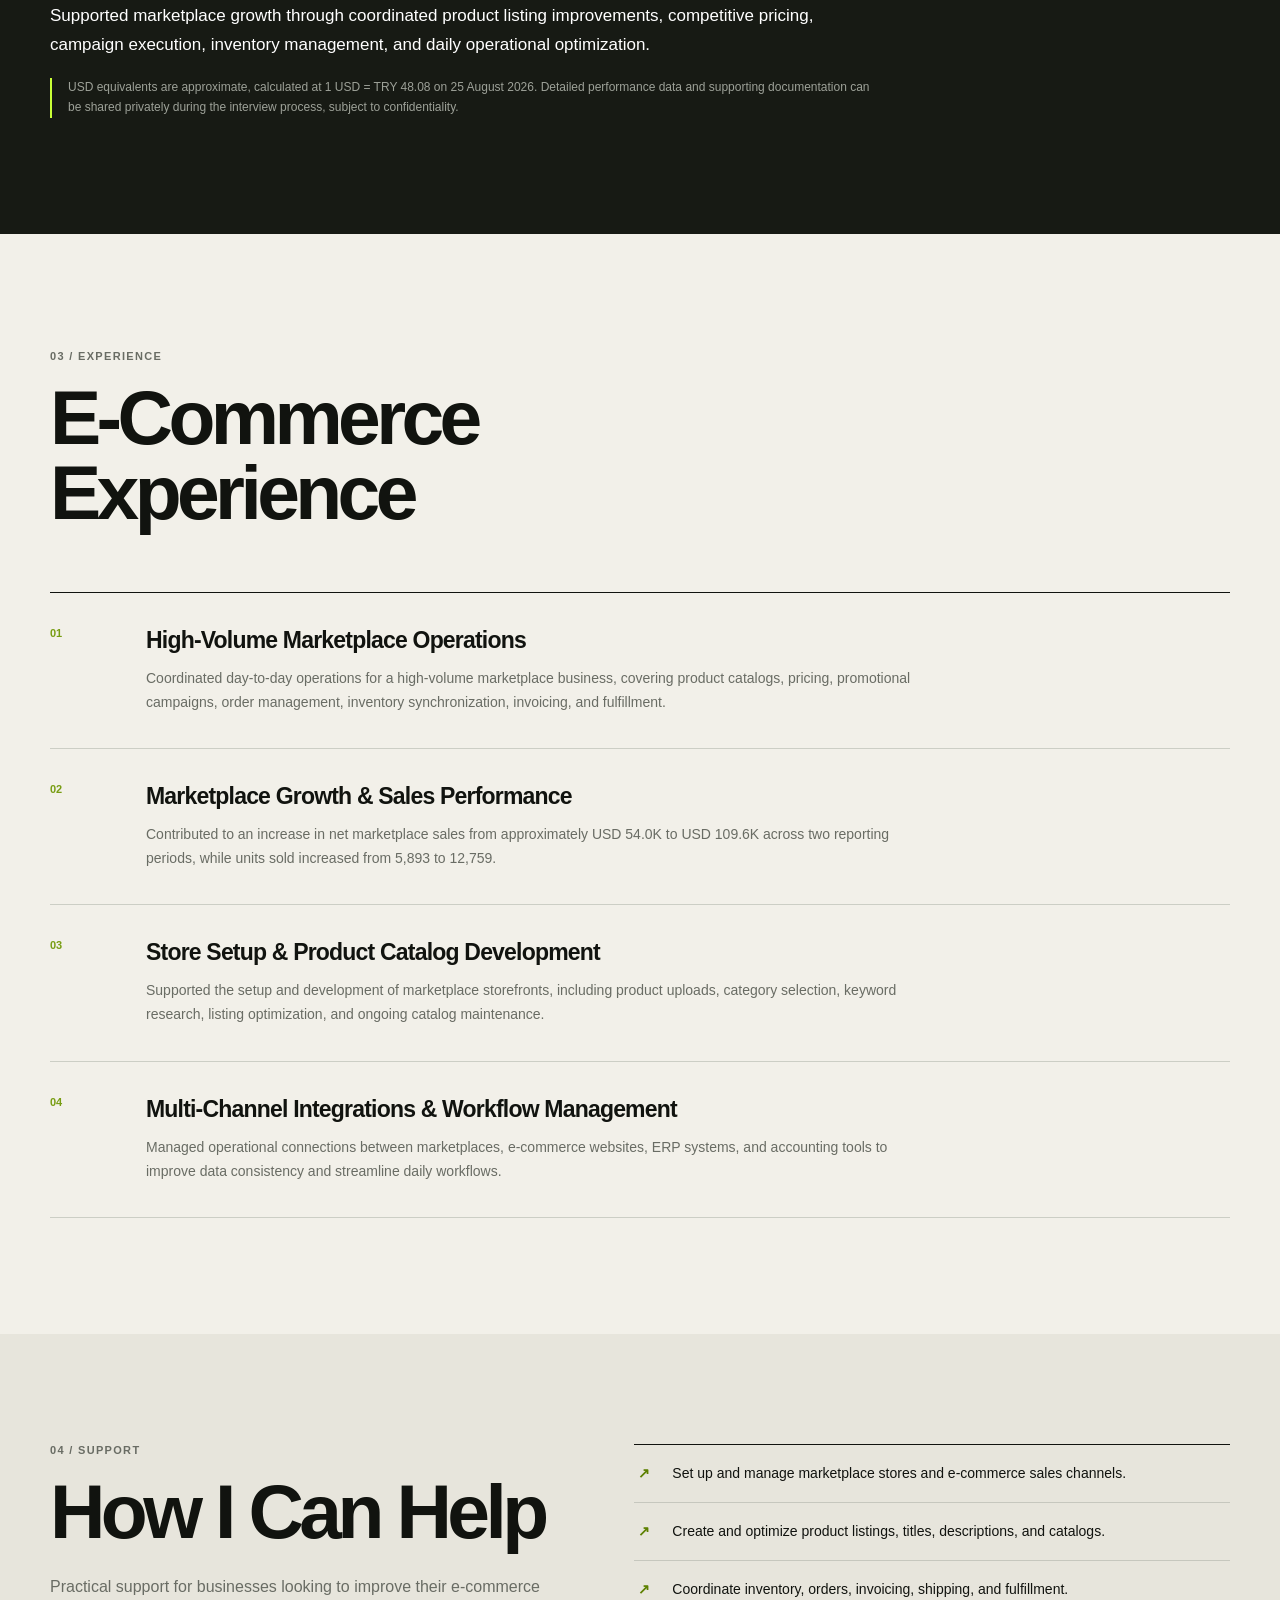
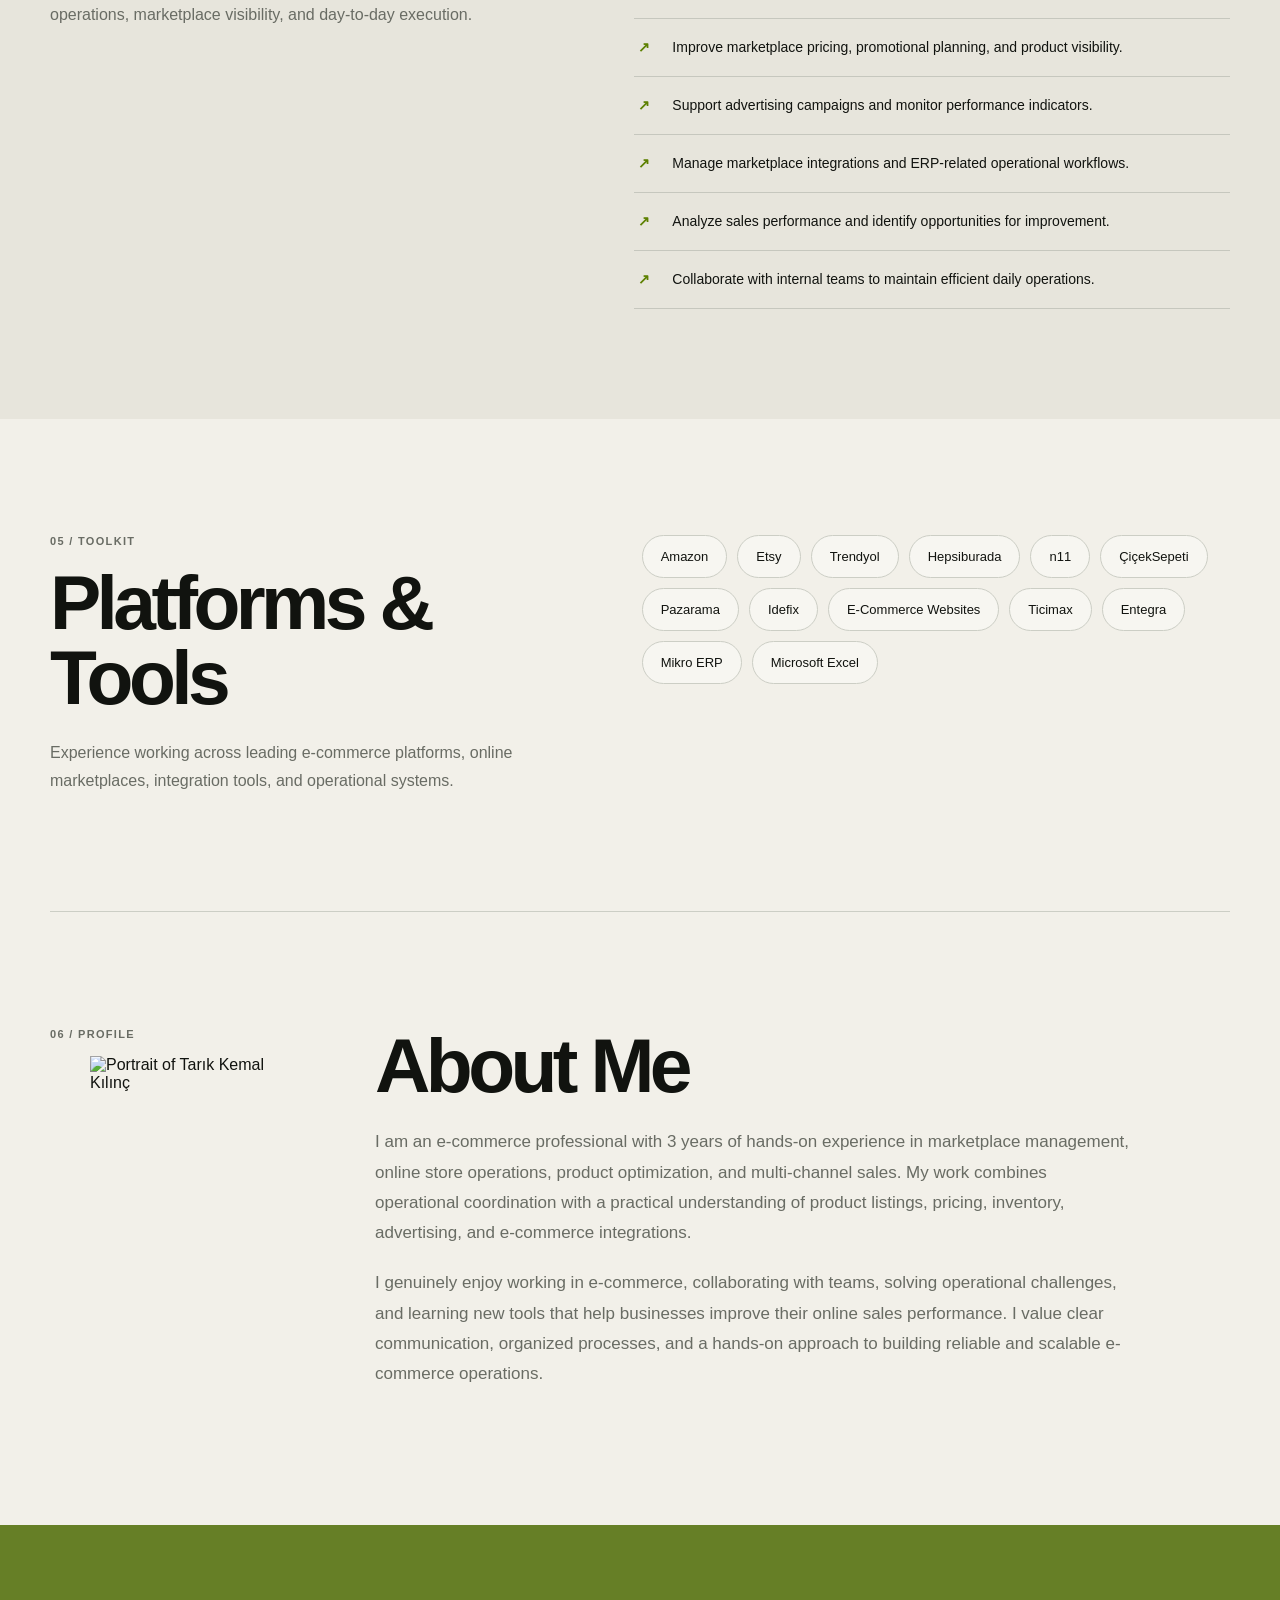
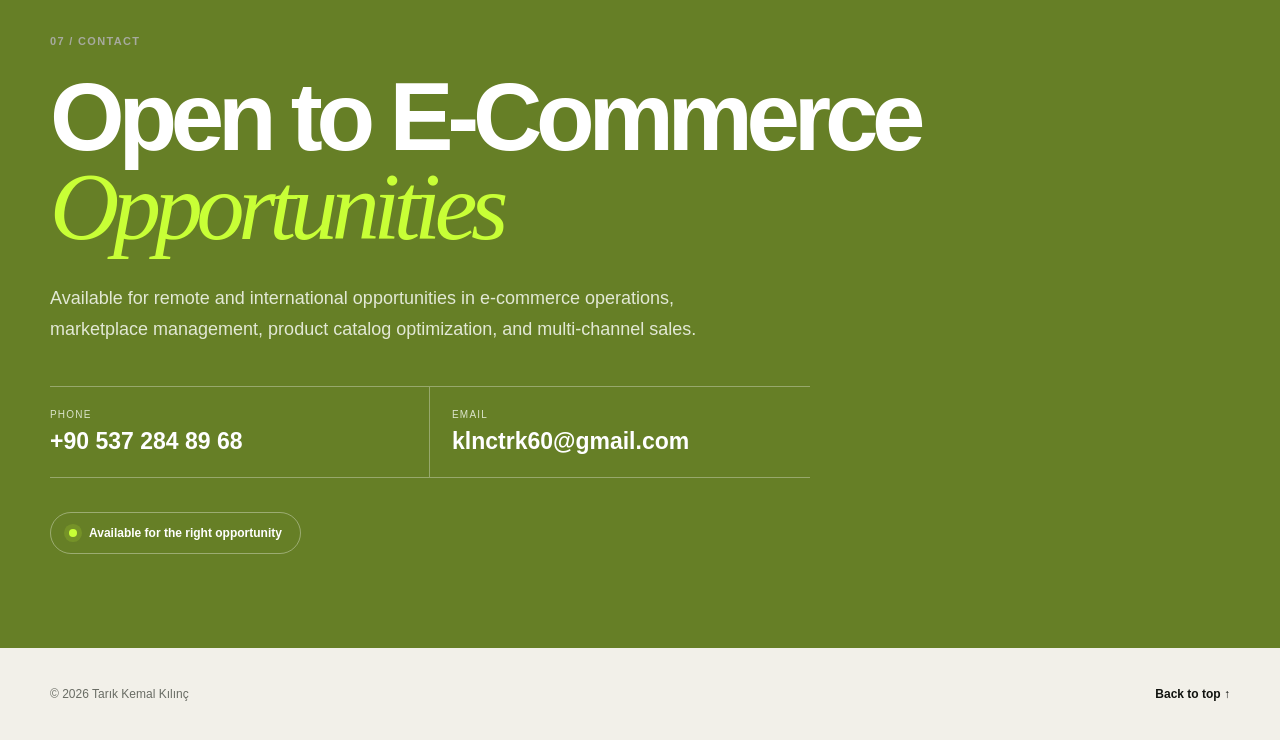
==== commit 0e9bb70e: "Refine portfolio copy and add profile placement" ====
--- a/index.html
+++ b/index.html
@@ -30,7 +30,7 @@
 
   <section class="metrics" aria-label="Performance highlights"><div class="metrics-grid shell">
     <article><strong>3 Years</strong><span>E-Commerce Experience</span></article>
-    <article><strong>USD 109.6K+</strong><span>Approx. Net Sales in a Single Reporting Period</span></article>
+    <article><strong>USD 109.6K+</strong><span>Monthly Net Sales</span></article>
     <article><strong>+103%</strong><span>Net Sales Growth</span></article>
     <article><strong>12,759</strong><span>Monthly Units Sold</span></article>
     <article><strong>15</strong><span>Marketplaces Managed</span></article>
@@ -50,7 +50,7 @@
   </section>
 
   <section class="results" id="results"><div class="shell">
-    <div class="results-heading"><p class="section-index light">02 / Featured Results</p><h2>Proven Marketplace Growth</h2><p>Performance comparison across two reporting periods within a high-volume marketplace operation.</p></div>
+    <div class="results-heading"><p class="section-index light">02 / Featured Results</p><h2>Sales Performance</h2><p>Performance comparison across two reporting periods within a high-volume marketplace operation.</p></div>
     <div class="results-grid">
       <article><p>Net Sales Growth</p><div class="metric-change"><span>Approx. USD 54.0K</span><b>→</b><span>Approx. USD 109.6K</span></div><strong>+103% <small>↑</small></strong></article>
       <article><p>Units Sold</p><div class="metric-change"><span>5,893</span><b>→</b><span>12,759</span></div><strong>+117% <small>↑</small></strong></article>
@@ -62,7 +62,7 @@
   </div></section>
 
   <section class="section shell" id="experience">
-    <div class="section-heading"><p class="section-index">03 / Experience</p><h2>Selected E-Commerce Experience</h2></div>
+    <div class="section-heading"><p class="section-index">03 / Experience</p><h2>E-Commerce Experience</h2></div>
     <div class="experience-list">
       <article><span>01</span><div><h3>High-Volume Marketplace Operations</h3><p>Coordinated day-to-day operations for a high-volume marketplace business, covering product catalogs, pricing, promotional campaigns, order management, inventory synchronization, invoicing, and fulfillment.</p></div></article>
       <article><span>02</span><div><h3>Marketplace Growth &amp; Sales Performance</h3><p>Contributed to an increase in net marketplace sales from approximately USD 54.0K to USD 109.6K across two reporting periods, while units sold increased from 5,893 to 12,759.</p></div></article>
@@ -84,7 +84,7 @@
   </section>
 
   <section class="about shell" id="about">
-    <p class="section-index">06 / Profile</p>
+    <div class="profile-column"><p class="section-index">06 / Profile</p><figure class="profile-card"><img src="profile-canva.png" alt="Portrait of Tarık Kemal Kılınç" width="1366" height="675" loading="lazy"></figure></div>
     <div class="about-copy"><h2>About Me</h2><p>I am an e-commerce professional with 3 years of hands-on experience in marketplace management, online store operations, product optimization, and multi-channel sales. My work combines operational coordination with a practical understanding of product listings, pricing, inventory, advertising, and e-commerce integrations.</p><p>I genuinely enjoy working in e-commerce, collaborating with teams, solving operational challenges, and learning new tools that help businesses improve their online sales performance. I value clear communication, organized processes, and a hands-on approach to building reliable and scalable e-commerce operations.</p></div>
   </section>
 
--- a/updates.css
+++ b/updates.css
@@ -0,0 +1,15 @@
+.wordmark{display:flex;flex-direction:column;gap:3px;letter-spacing:0;line-height:1}
+.wordmark strong{font-size:15px;letter-spacing:-.025em}
+.wordmark small{color:var(--muted);font-size:8px;letter-spacing:.22em;font-weight:700}
+.metrics-grid{grid-template-columns:repeat(5,1fr)}
+.metrics article{padding-inline:22px}
+.metrics strong{font-size:clamp(30px,3.2vw,48px)}
+.contact-links{border-top:1px solid #ffffff52;display:grid;grid-template-columns:repeat(2,minmax(0,1fr));max-width:760px;margin-top:42px}
+.contact-links a{border-bottom:1px solid #ffffff52;padding:22px 22px 22px 0;display:flex;flex-direction:column;gap:8px;transition:opacity .2s}
+.contact-links a:first-child{border-right:1px solid #ffffff52}
+.contact-links a:last-child{padding-left:22px}
+.contact-links a:hover{opacity:.7}
+.contact-links span{color:#dbe4ca;text-transform:uppercase;letter-spacing:.12em;font-size:10px}
+.contact-links strong{font-size:clamp(16px,2vw,23px)}
+@media(max-width:860px){.metrics-grid{grid-template-columns:repeat(2,1fr)}.metrics article:last-child{grid-column:1/-1}.wordmark strong{font-size:14px}}
+@media(max-width:560px){.wordmark strong{font-size:12px}.wordmark small{font-size:7px}.contact-links{grid-template-columns:1fr}.contact-links a:first-child{border-right:0}.contact-links a:last-child{padding-left:0}.metrics article:last-child{grid-column:1/-1}.metrics article:last-child strong{font-size:38px}}
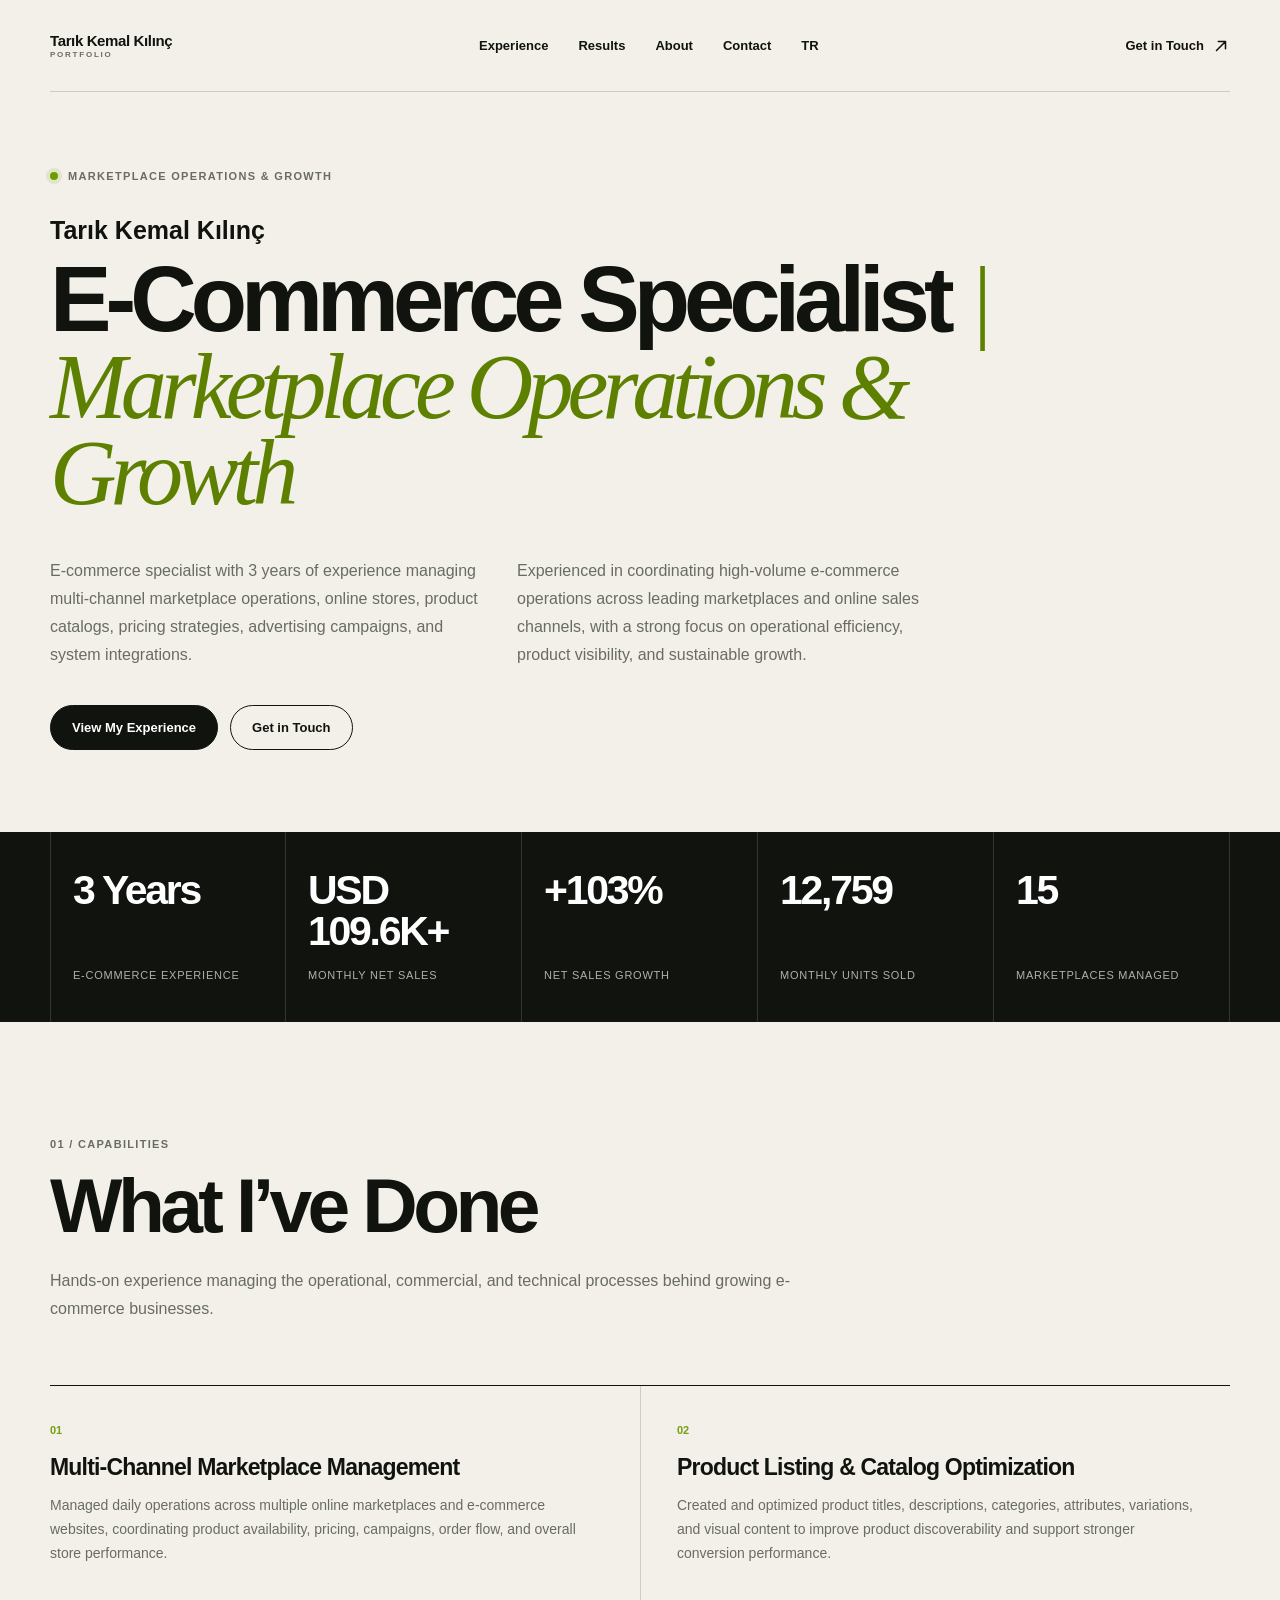
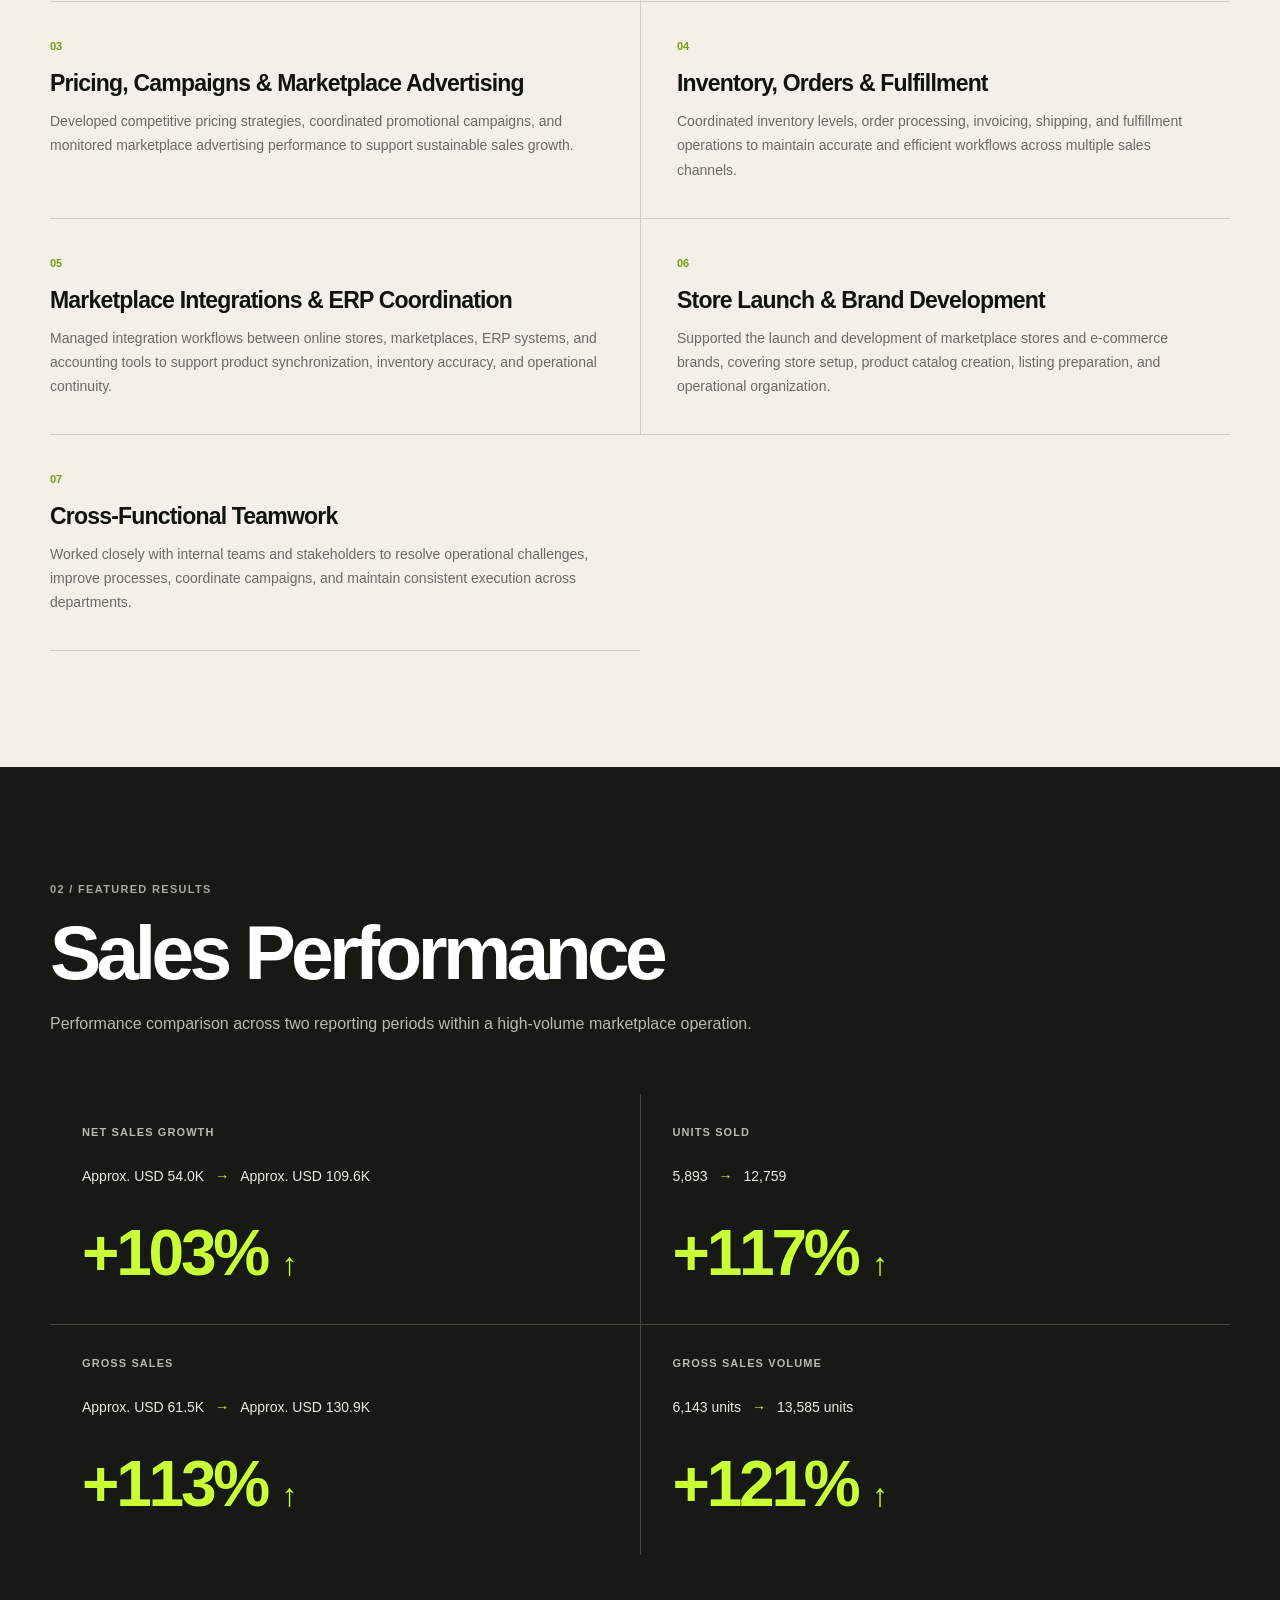
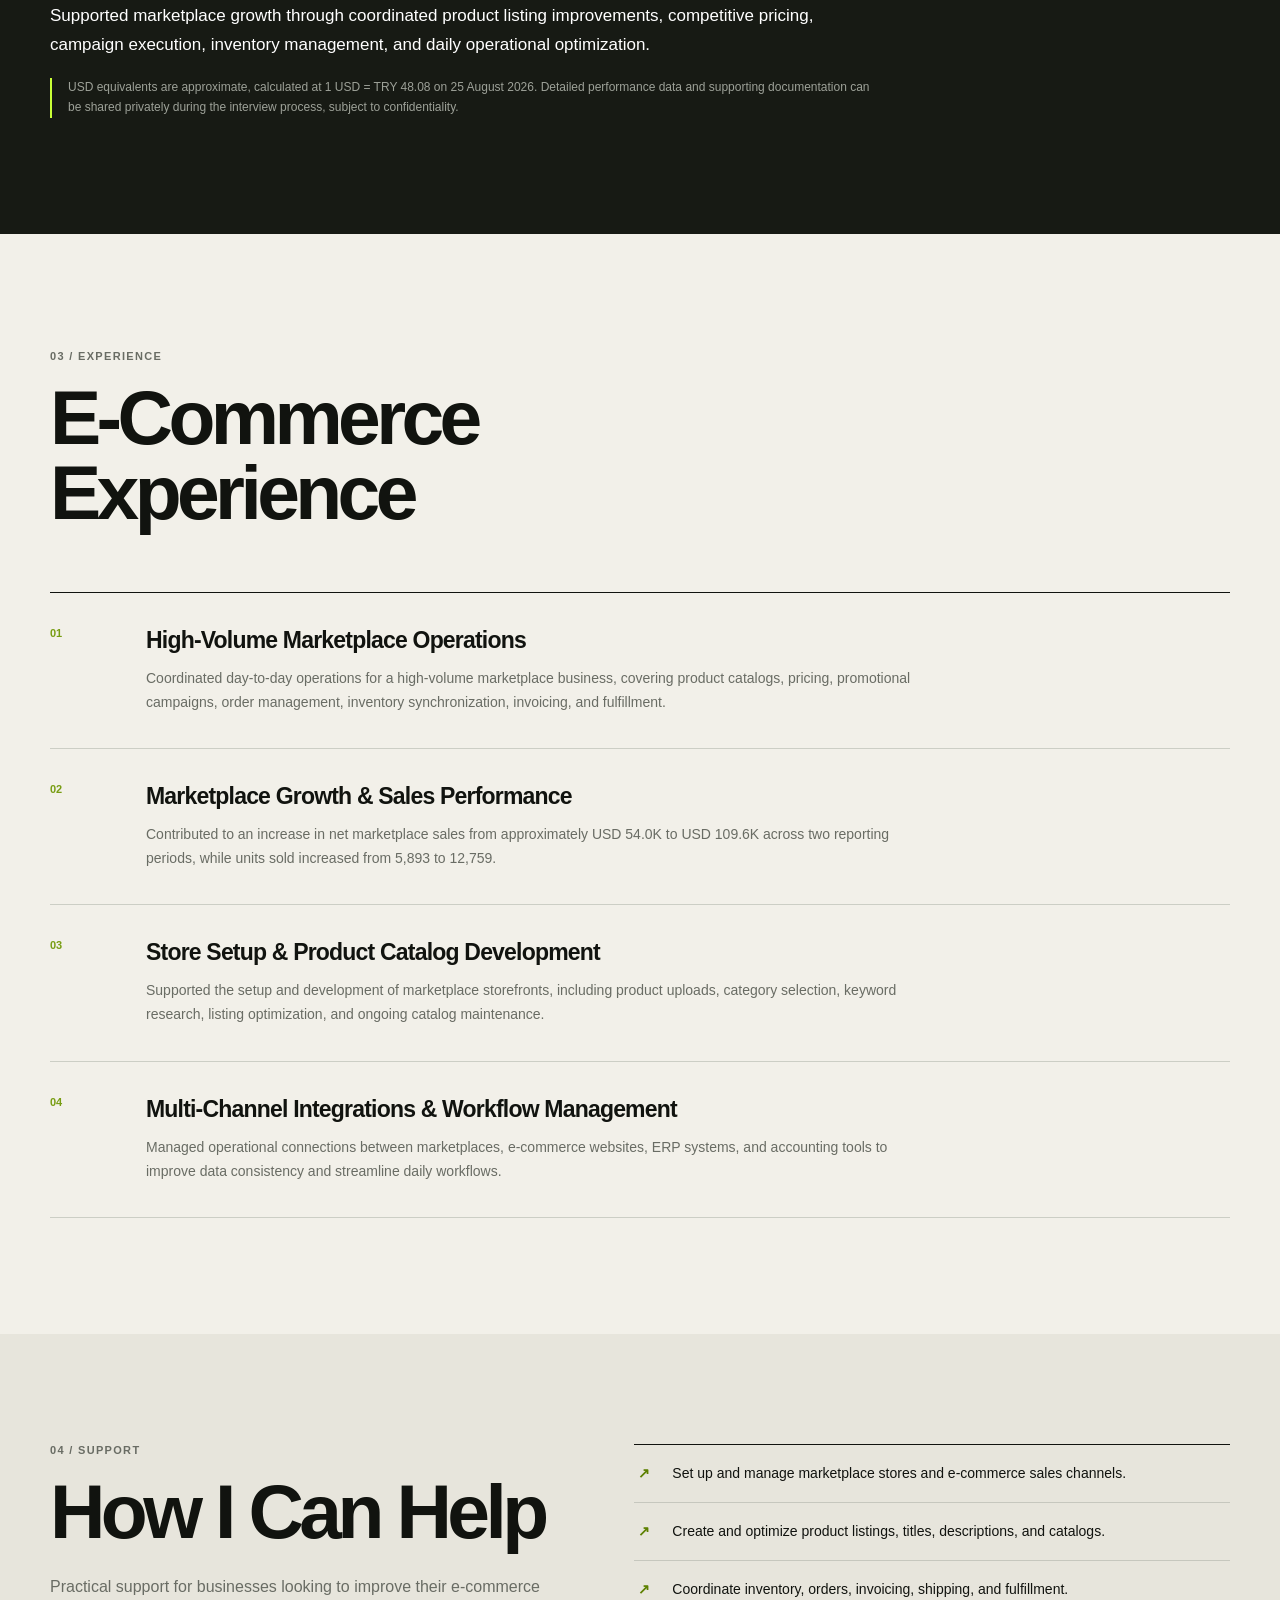
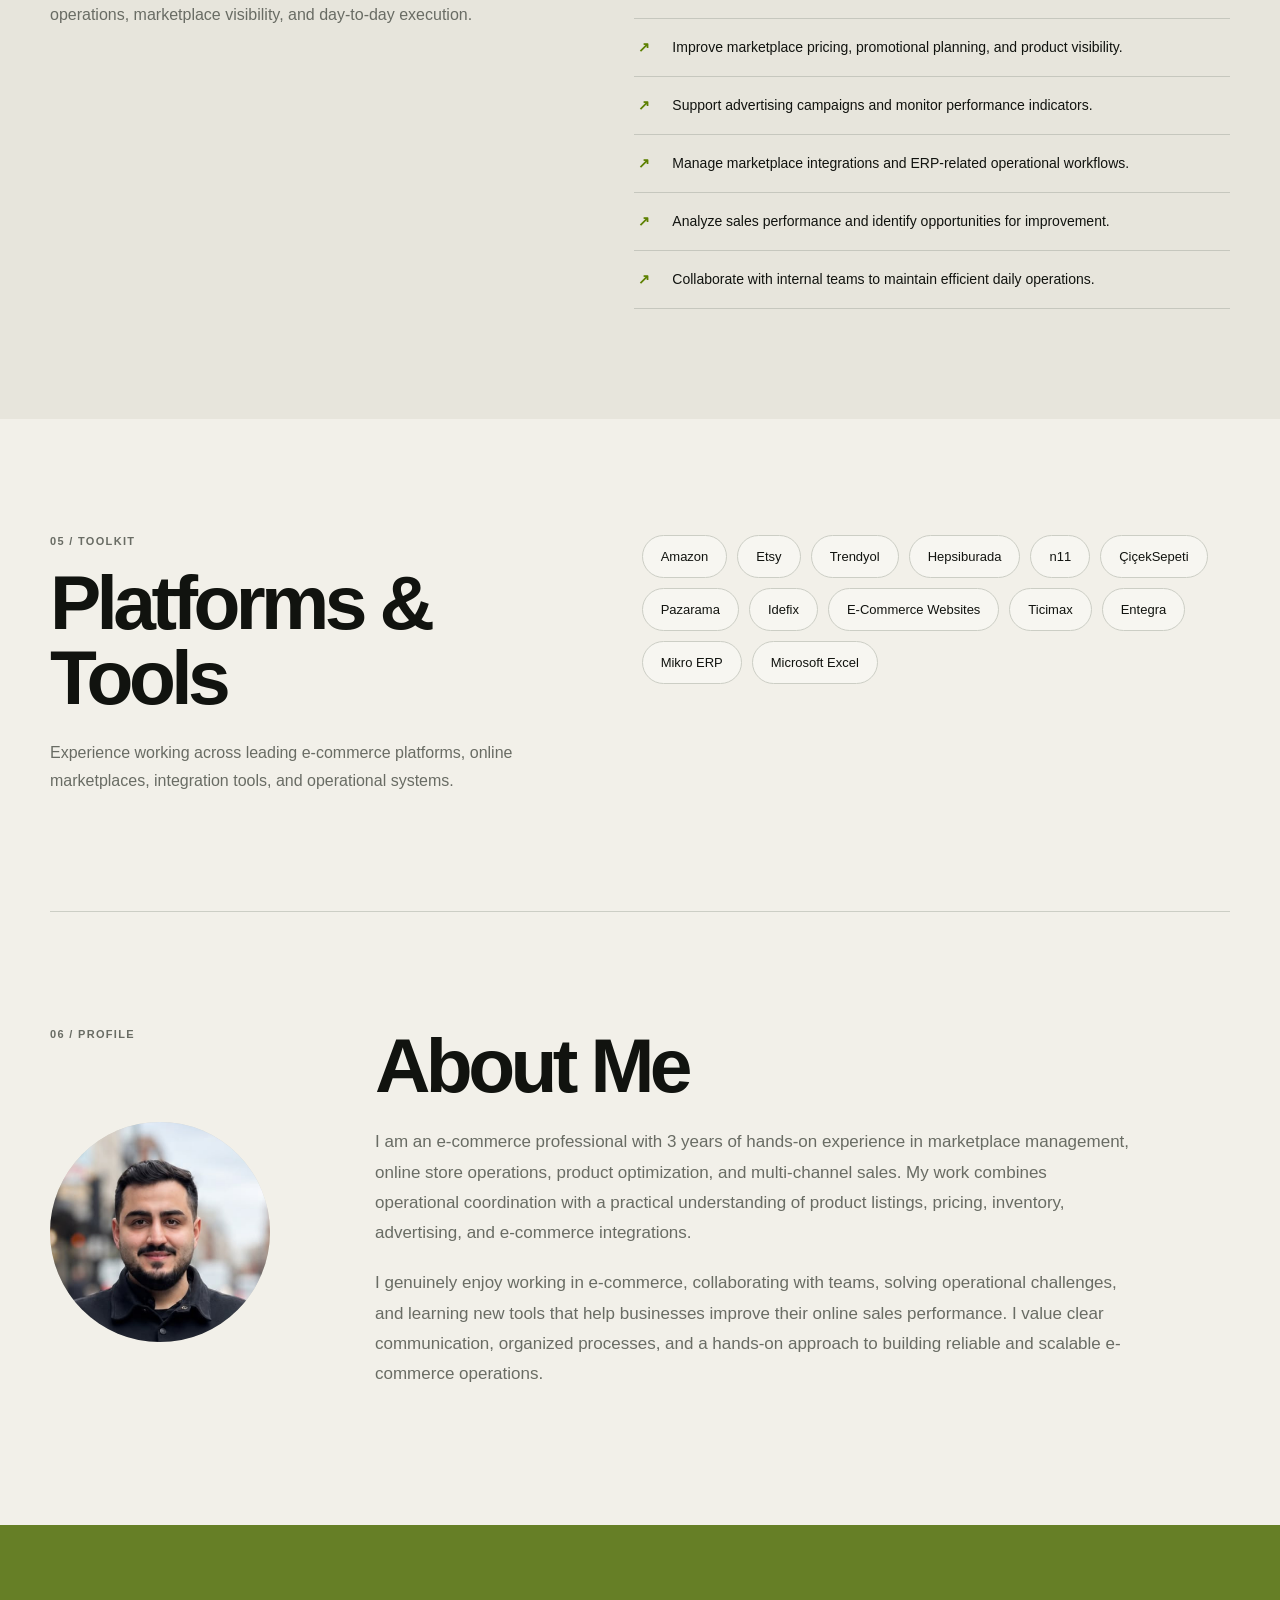
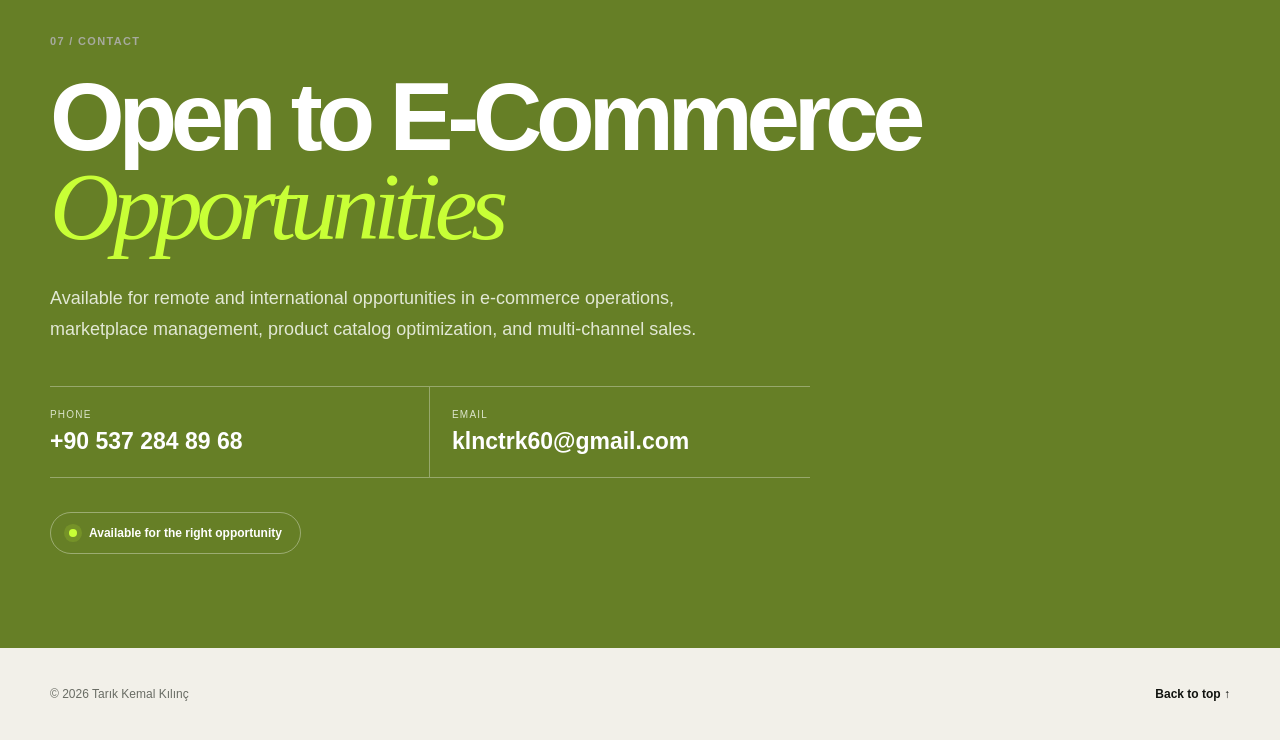
==== commit 7f84af82: "Embed approved profile image in portfolio" ====
--- a/index.html
+++ b/index.html
@@ -84,7 +84,7 @@
   </section>
 
   <section class="about shell" id="about">
-    <div class="profile-column"><p class="section-index">06 / Profile</p><figure class="profile-card"><img src="profile-canva.png" alt="Portrait of Tarık Kemal Kılınç" width="1366" height="675" loading="lazy"></figure></div>
+    <div class="profile-column"><p class="section-index">06 / Profile</p><figure class="profile-card"><img src="[data-uri]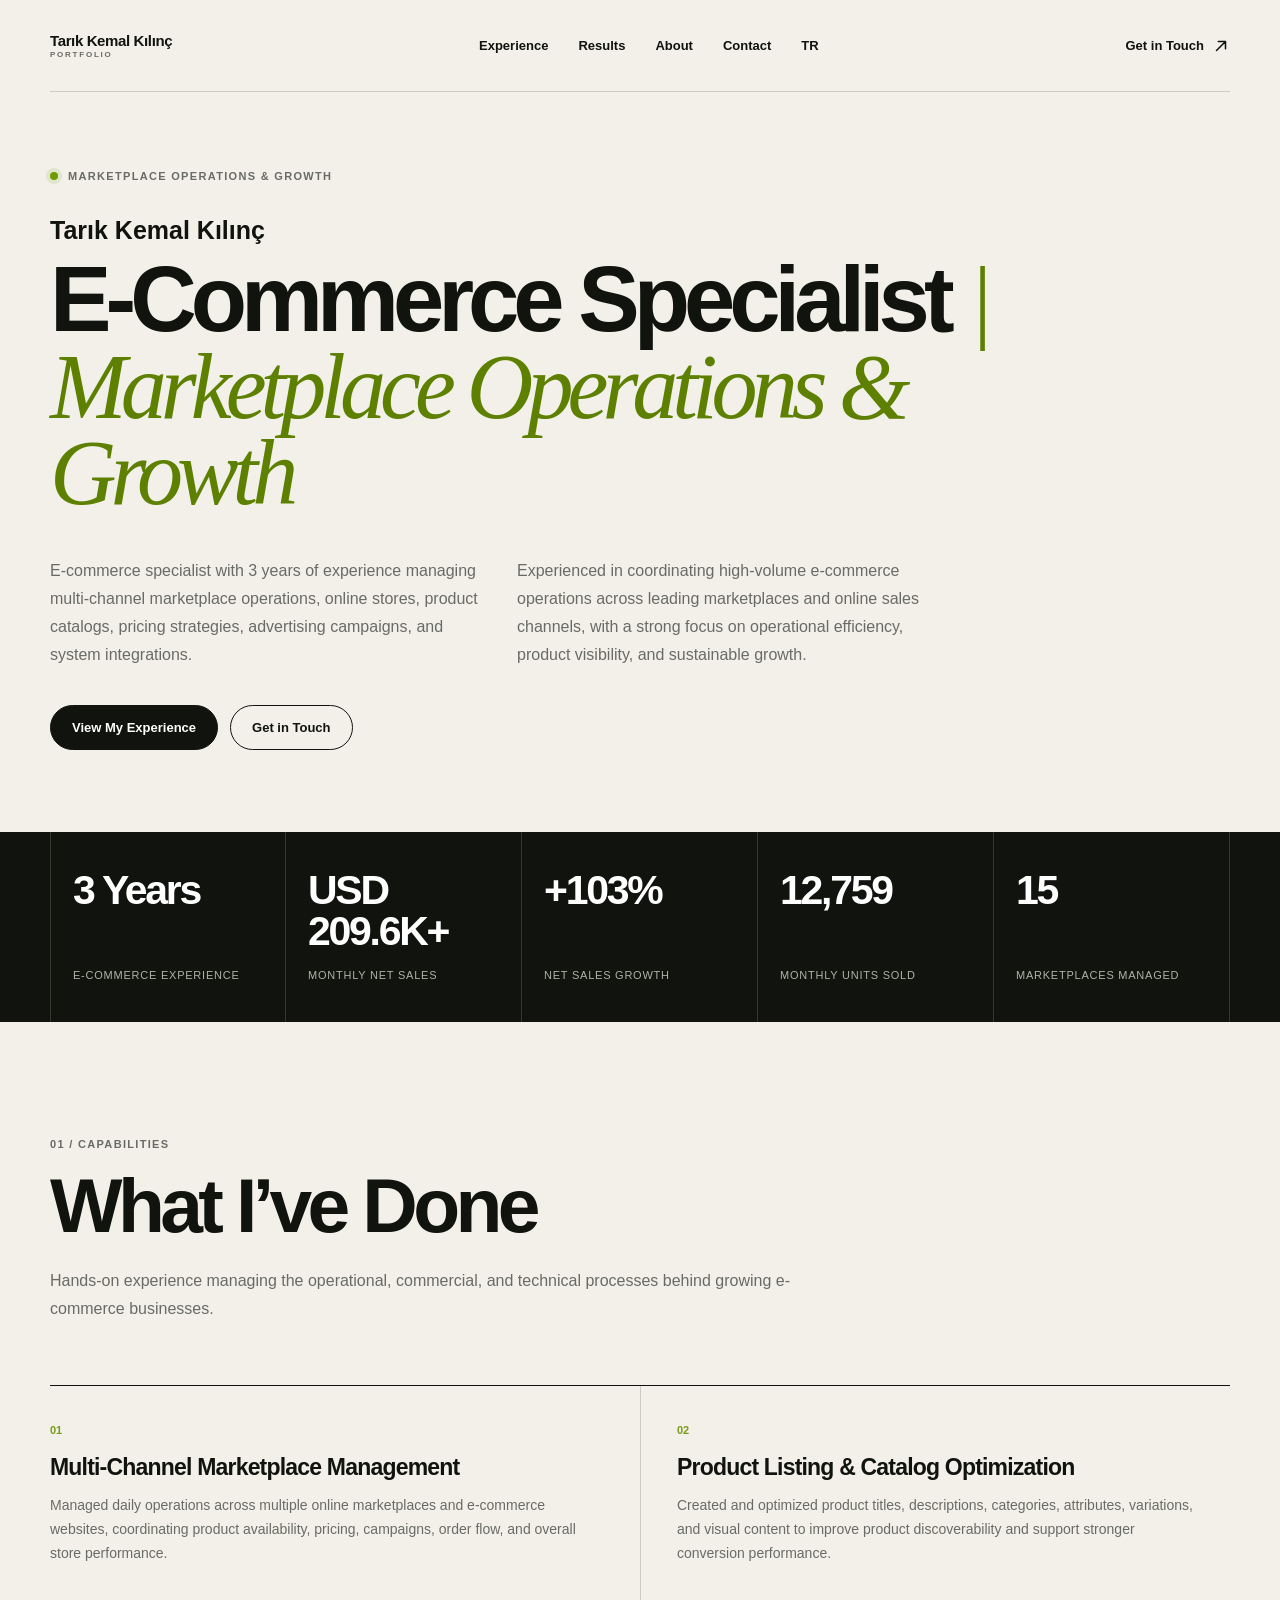
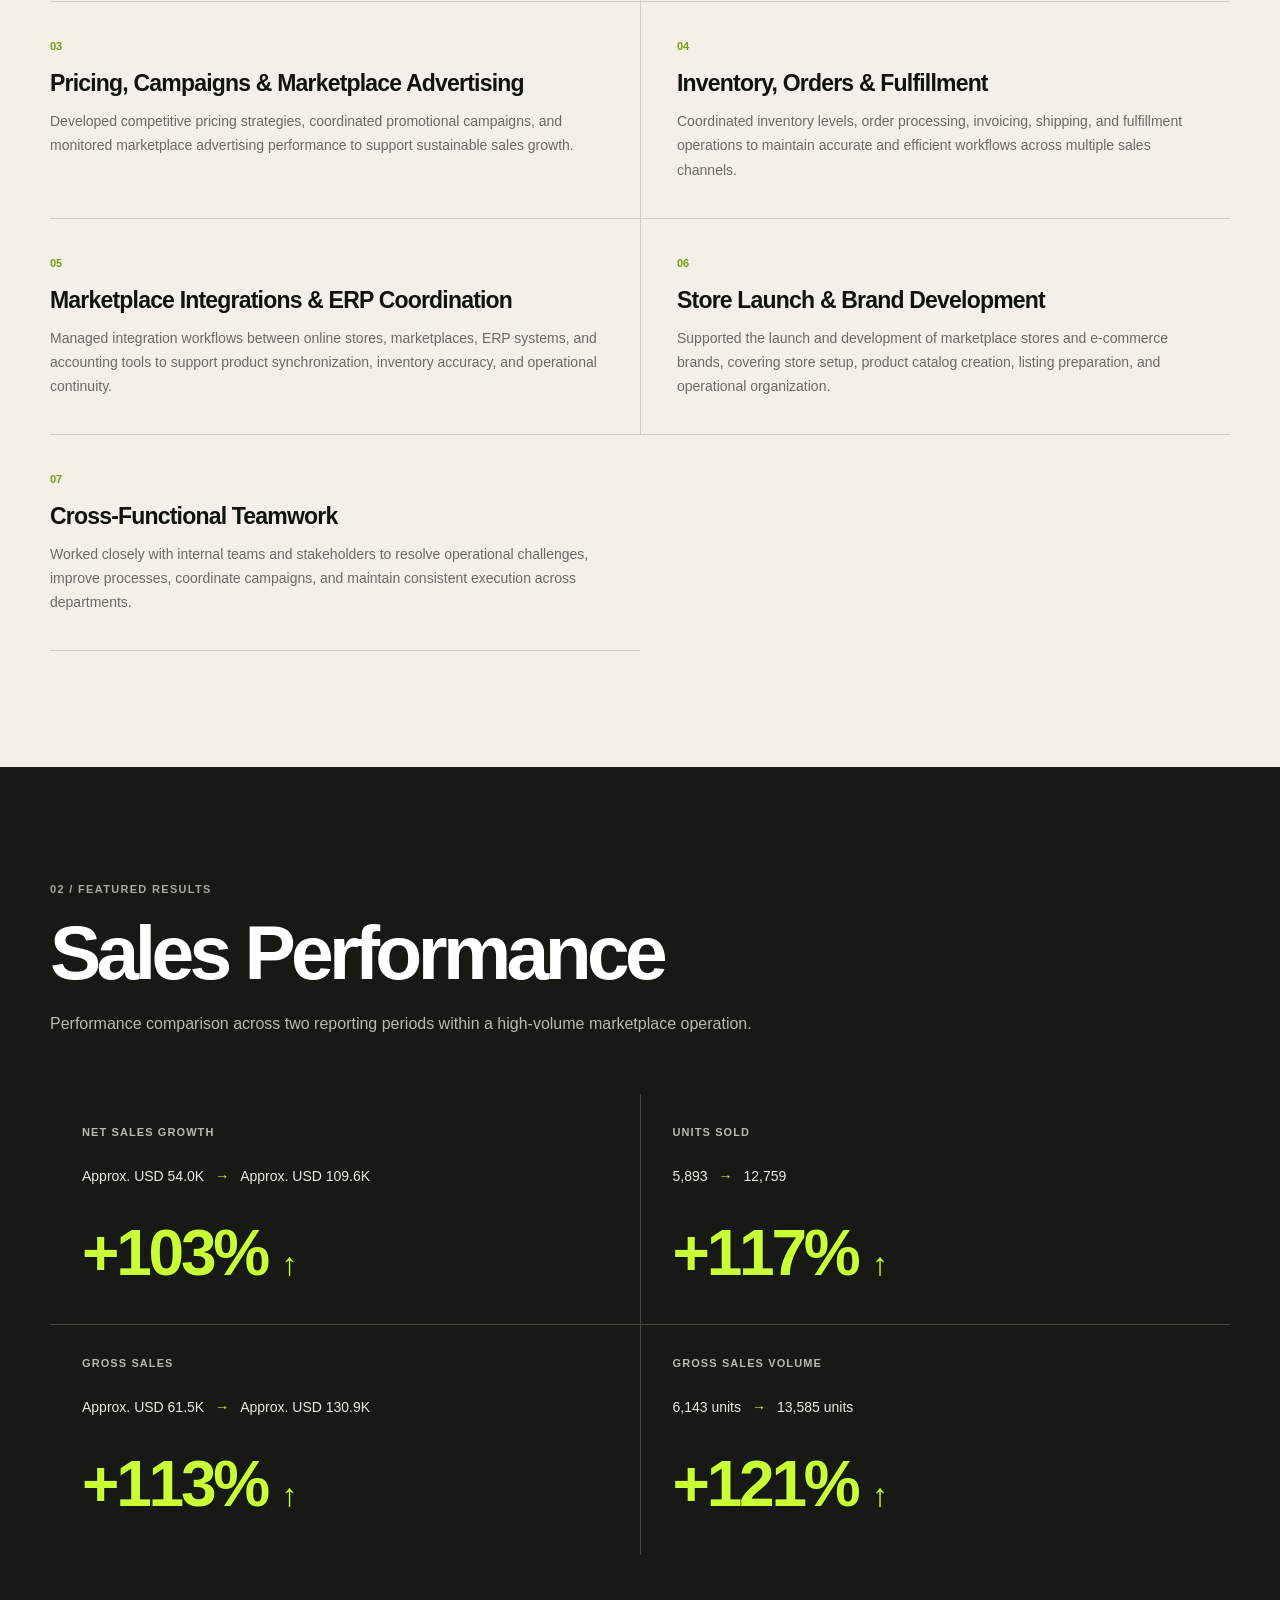
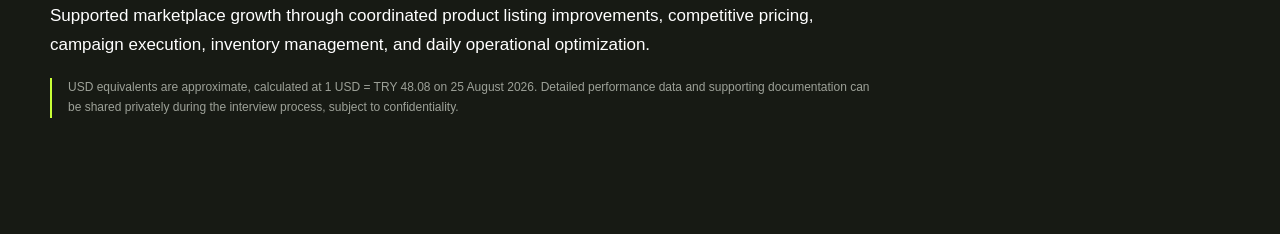
==== commit dd9362db: "Update monthly net sales metric" ====
--- a/index.html
+++ b/index.html
@@ -1,95 +1 @@
-<!doctype html>
-<html lang="en">
-<head>
-  <meta charset="UTF-8">
-  <meta name="viewport" content="width=device-width, initial-scale=1.0">
-  <meta name="description" content="Tarık Kemal Kılınç — E-commerce specialist focused on marketplace operations, multi-channel growth, and reliable execution.">
-  <title>Tarık Kemal Kılınç — E-Commerce Specialist</title>
-  <link rel="icon" href="favicon.svg" type="image/svg+xml">
-  <link rel="stylesheet" href="styles.css">
-  <link rel="stylesheet" href="updates.css">
-</head>
-<body id="top">
-<main>
-  <nav class="nav shell" aria-label="Primary navigation">
-    <a class="wordmark" href="#top" aria-label="Tarık Kemal Kılınç, home"><strong>Tarık Kemal Kılınç</strong><small>PORTFOLIO</small></a>
-    <div class="nav-links"><a href="#work">Experience</a><a href="#results">Results</a><a href="#about">About</a><a href="#contact">Contact</a><a href="/?lang=tr" lang="tr">TR</a></div>
-    <a class="nav-cta" href="#contact">Get in Touch <svg viewBox="0 0 20 20" aria-hidden="true" class="icon"><path d="M5 15 15 5M7 5h8v8"></path></svg></a>
-  </nav>
-
-  <section class="hero shell">
-    <div class="eyebrow"><span></span>Marketplace Operations &amp; Growth</div>
-    <p class="hero-name">Tarık Kemal Kılınç</p>
-    <h1>E-Commerce Specialist <em>| Marketplace Operations &amp; Growth</em></h1>
-    <div class="hero-copy">
-      <p>E-commerce specialist with 3 years of experience managing multi-channel marketplace operations, online stores, product catalogs, pricing strategies, advertising campaigns, and system integrations.</p>
-      <p>Experienced in coordinating high-volume e-commerce operations across leading marketplaces and online sales channels, with a strong focus on operational efficiency, product visibility, and sustainable growth.</p>
-    </div>
-    <div class="hero-actions"><a class="button primary" href="#experience">View My Experience</a><a class="button secondary" href="#contact">Get in Touch</a></div>
-  </section>
-
-  <section class="metrics" aria-label="Performance highlights"><div class="metrics-grid shell">
-    <article><strong>3 Years</strong><span>E-Commerce Experience</span></article>
-    <article><strong>USD 109.6K+</strong><span>Monthly Net Sales</span></article>
-    <article><strong>+103%</strong><span>Net Sales Growth</span></article>
-    <article><strong>12,759</strong><span>Monthly Units Sold</span></article>
-    <article><strong>15</strong><span>Marketplaces Managed</span></article>
-  </div></section>
-
-  <section class="section shell" id="work">
-    <div class="section-heading"><p class="section-index">01 / Capabilities</p><h2>What I’ve Done</h2><p class="section-lead">Hands-on experience managing the operational, commercial, and technical processes behind growing e-commerce businesses.</p></div>
-    <div class="capability-grid">
-      <article><span>01</span><h3>Multi-Channel Marketplace Management</h3><p>Managed daily operations across multiple online marketplaces and e-commerce websites, coordinating product availability, pricing, campaigns, order flow, and overall store performance.</p></article>
-      <article><span>02</span><h3>Product Listing &amp; Catalog Optimization</h3><p>Created and optimized product titles, descriptions, categories, attributes, variations, and visual content to improve product discoverability and support stronger conversion performance.</p></article>
-      <article><span>03</span><h3>Pricing, Campaigns &amp; Marketplace Advertising</h3><p>Developed competitive pricing strategies, coordinated promotional campaigns, and monitored marketplace advertising performance to support sustainable sales growth.</p></article>
-      <article><span>04</span><h3>Inventory, Orders &amp; Fulfillment</h3><p>Coordinated inventory levels, order processing, invoicing, shipping, and fulfillment operations to maintain accurate and efficient workflows across multiple sales channels.</p></article>
-      <article><span>05</span><h3>Marketplace Integrations &amp; ERP Coordination</h3><p>Managed integration workflows between online stores, marketplaces, ERP systems, and accounting tools to support product synchronization, inventory accuracy, and operational continuity.</p></article>
-      <article><span>06</span><h3>Store Launch &amp; Brand Development</h3><p>Supported the launch and development of marketplace stores and e-commerce brands, covering store setup, product catalog creation, listing preparation, and operational organization.</p></article>
-      <article><span>07</span><h3>Cross-Functional Teamwork</h3><p>Worked closely with internal teams and stakeholders to resolve operational challenges, improve processes, coordinate campaigns, and maintain consistent execution across departments.</p></article>
-    </div>
-  </section>
-
-  <section class="results" id="results"><div class="shell">
-    <div class="results-heading"><p class="section-index light">02 / Featured Results</p><h2>Sales Performance</h2><p>Performance comparison across two reporting periods within a high-volume marketplace operation.</p></div>
-    <div class="results-grid">
-      <article><p>Net Sales Growth</p><div class="metric-change"><span>Approx. USD 54.0K</span><b>→</b><span>Approx. USD 109.6K</span></div><strong>+103% <small>↑</small></strong></article>
-      <article><p>Units Sold</p><div class="metric-change"><span>5,893</span><b>→</b><span>12,759</span></div><strong>+117% <small>↑</small></strong></article>
-      <article><p>Gross Sales</p><div class="metric-change"><span>Approx. USD 61.5K</span><b>→</b><span>Approx. USD 130.9K</span></div><strong>+113% <small>↑</small></strong></article>
-      <article><p>Gross Sales Volume</p><div class="metric-change"><span>6,143 units</span><b>→</b><span>13,585 units</span></div><strong>+121% <small>↑</small></strong></article>
-    </div>
-    <p class="results-summary">Supported marketplace growth through coordinated product listing improvements, competitive pricing, campaign execution, inventory management, and daily operational optimization.</p>
-    <p class="privacy-note">USD equivalents are approximate, calculated at 1 USD = TRY 48.08 on 25 August 2026. Detailed performance data and supporting documentation can be shared privately during the interview process, subject to confidentiality.</p>
-  </div></section>
-
-  <section class="section shell" id="experience">
-    <div class="section-heading"><p class="section-index">03 / Experience</p><h2>E-Commerce Experience</h2></div>
-    <div class="experience-list">
-      <article><span>01</span><div><h3>High-Volume Marketplace Operations</h3><p>Coordinated day-to-day operations for a high-volume marketplace business, covering product catalogs, pricing, promotional campaigns, order management, inventory synchronization, invoicing, and fulfillment.</p></div></article>
-      <article><span>02</span><div><h3>Marketplace Growth &amp; Sales Performance</h3><p>Contributed to an increase in net marketplace sales from approximately USD 54.0K to USD 109.6K across two reporting periods, while units sold increased from 5,893 to 12,759.</p></div></article>
-      <article><span>03</span><div><h3>Store Setup &amp; Product Catalog Development</h3><p>Supported the setup and development of marketplace storefronts, including product uploads, category selection, keyword research, listing optimization, and ongoing catalog maintenance.</p></div></article>
-      <article><span>04</span><div><h3>Multi-Channel Integrations &amp; Workflow Management</h3><p>Managed operational connections between marketplaces, e-commerce websites, ERP systems, and accounting tools to improve data consistency and streamline daily workflows.</p></div></article>
-    </div>
-  </section>
-
-  <section class="help-section"><div class="shell split-layout">
-    <div><p class="section-index">04 / Support</p><h2>How I Can Help</h2><p class="section-lead">Practical support for businesses looking to improve their e-commerce operations, marketplace visibility, and day-to-day execution.</p></div>
-    <ul class="help-list">
-      <li>Set up and manage marketplace stores and e-commerce sales channels.</li><li>Create and optimize product listings, titles, descriptions, and catalogs.</li><li>Coordinate inventory, orders, invoicing, shipping, and fulfillment.</li><li>Improve marketplace pricing, promotional planning, and product visibility.</li><li>Support advertising campaigns and monitor performance indicators.</li><li>Manage marketplace integrations and ERP-related operational workflows.</li><li>Analyze sales performance and identify opportunities for improvement.</li><li>Collaborate with internal teams to maintain efficient daily operations.</li>
-    </ul>
-  </div></section>
-
-  <section class="toolkit shell">
-    <div><p class="section-index">05 / Toolkit</p><h2>Platforms &amp; Tools</h2><p class="section-lead">Experience working across leading e-commerce platforms, online marketplaces, integration tools, and operational systems.</p></div>
-    <div class="tool-cloud" aria-label="Platforms and tools"><span>Amazon</span><span>Etsy</span><span>Trendyol</span><span>Hepsiburada</span><span>n11</span><span>ÇiçekSepeti</span><span>Pazarama</span><span>Idefix</span><span>E-Commerce Websites</span><span>Ticimax</span><span>Entegra</span><span>Mikro ERP</span><span>Microsoft Excel</span></div>
-  </section>
-
-  <section class="about shell" id="about">
-    <div class="profile-column"><p class="section-index">06 / Profile</p><figure class="profile-card"><img src="[data-uri]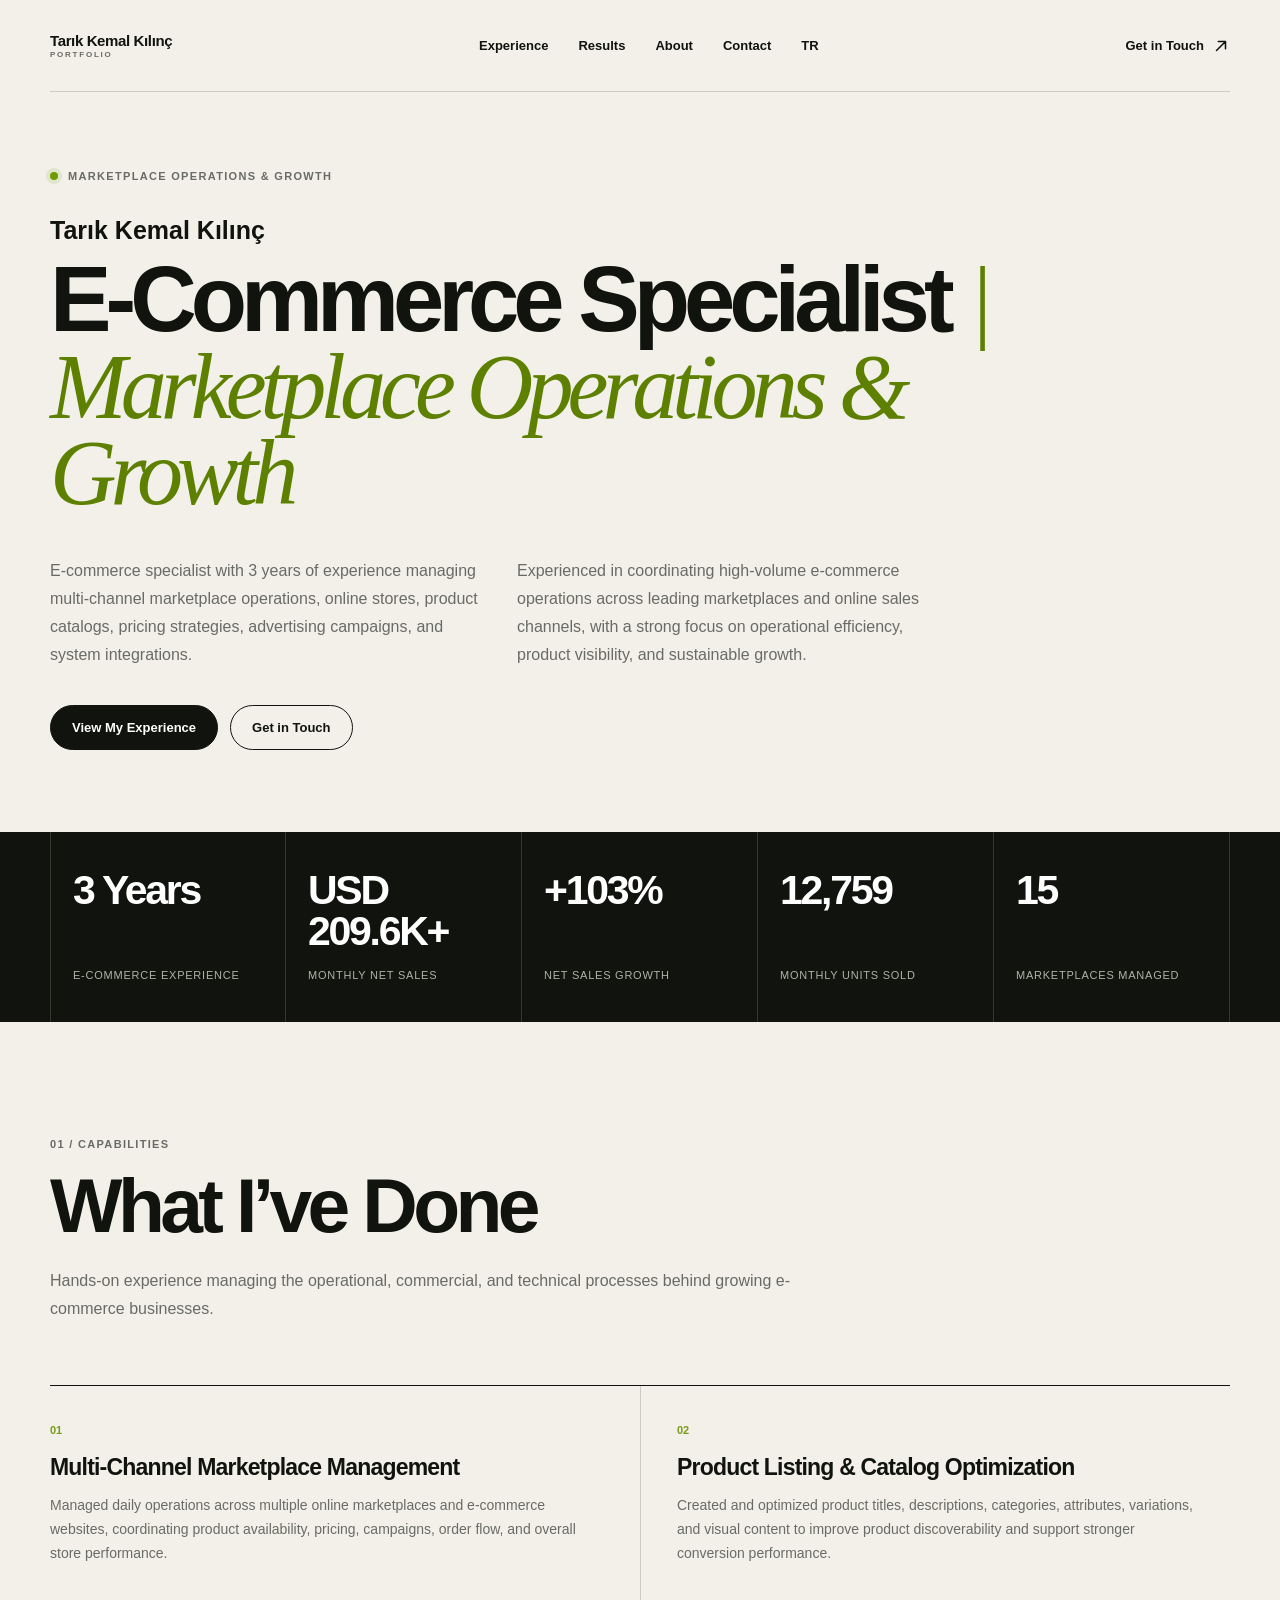
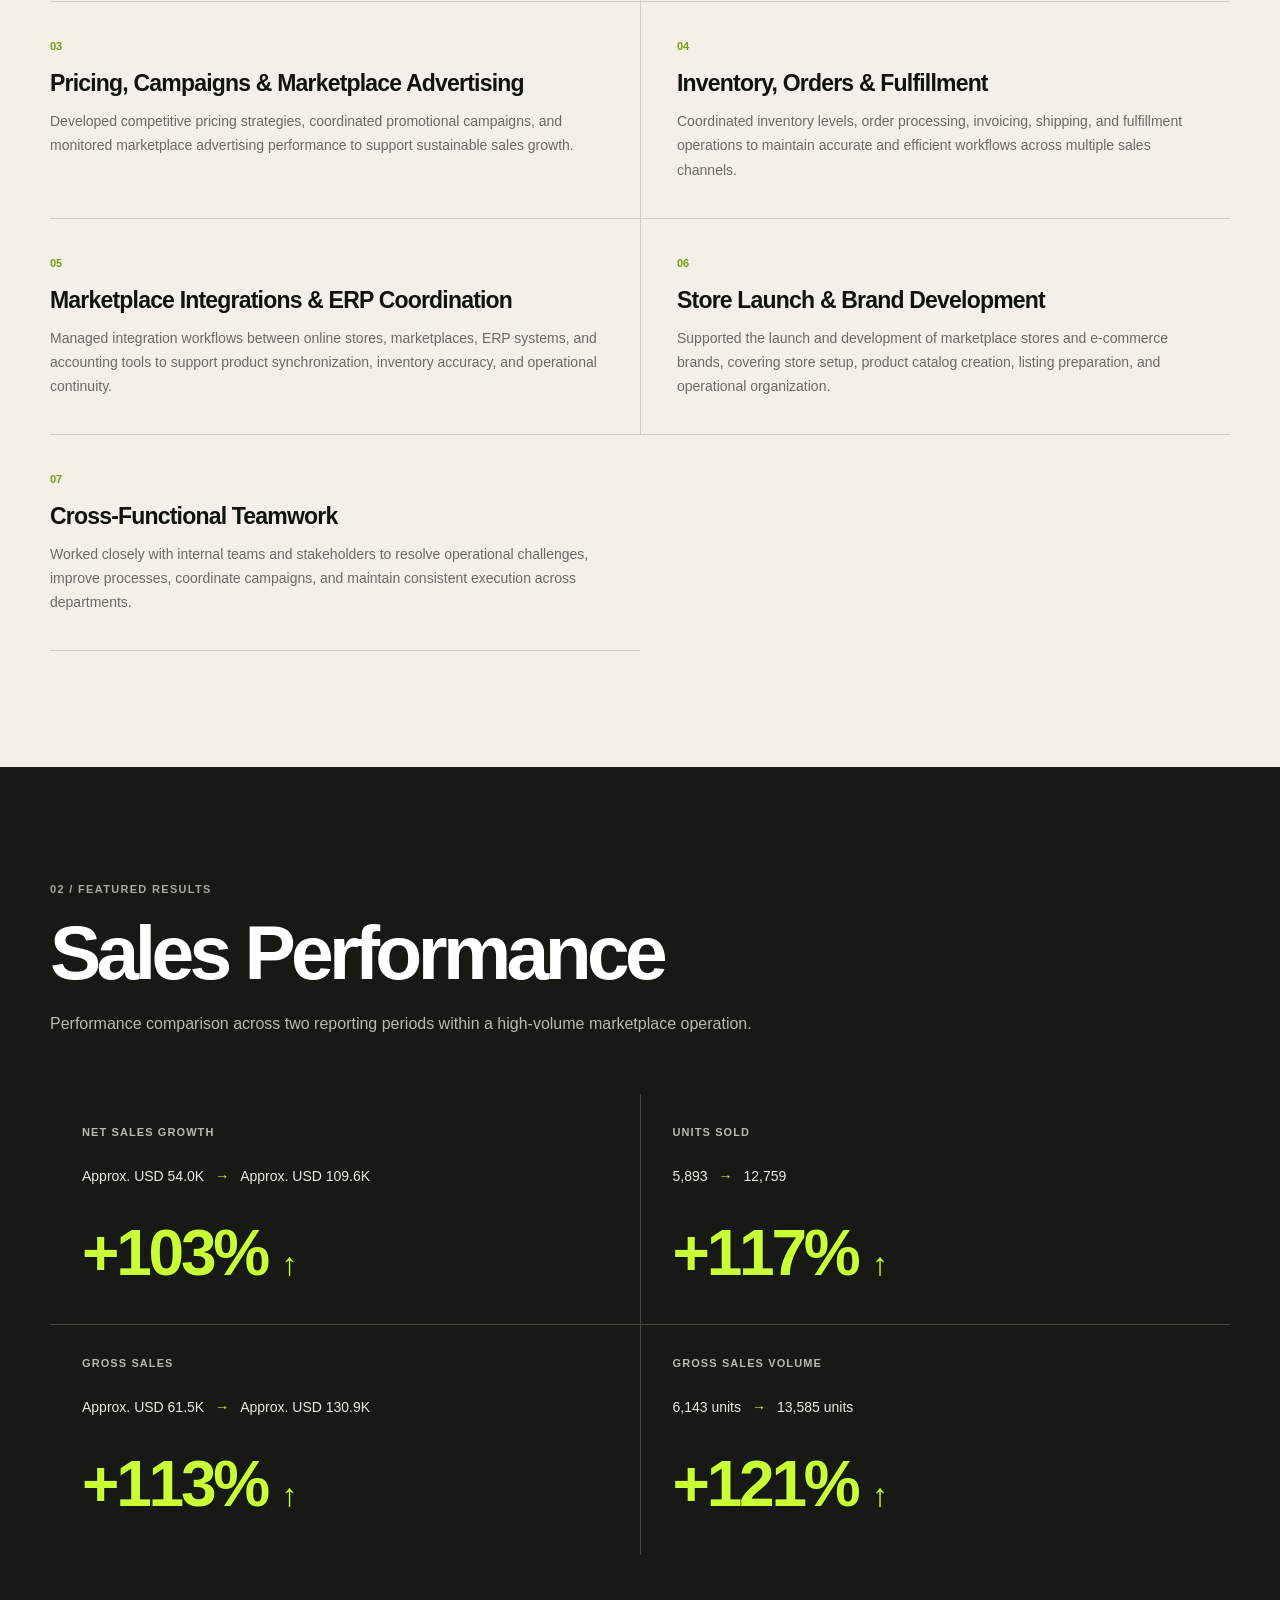
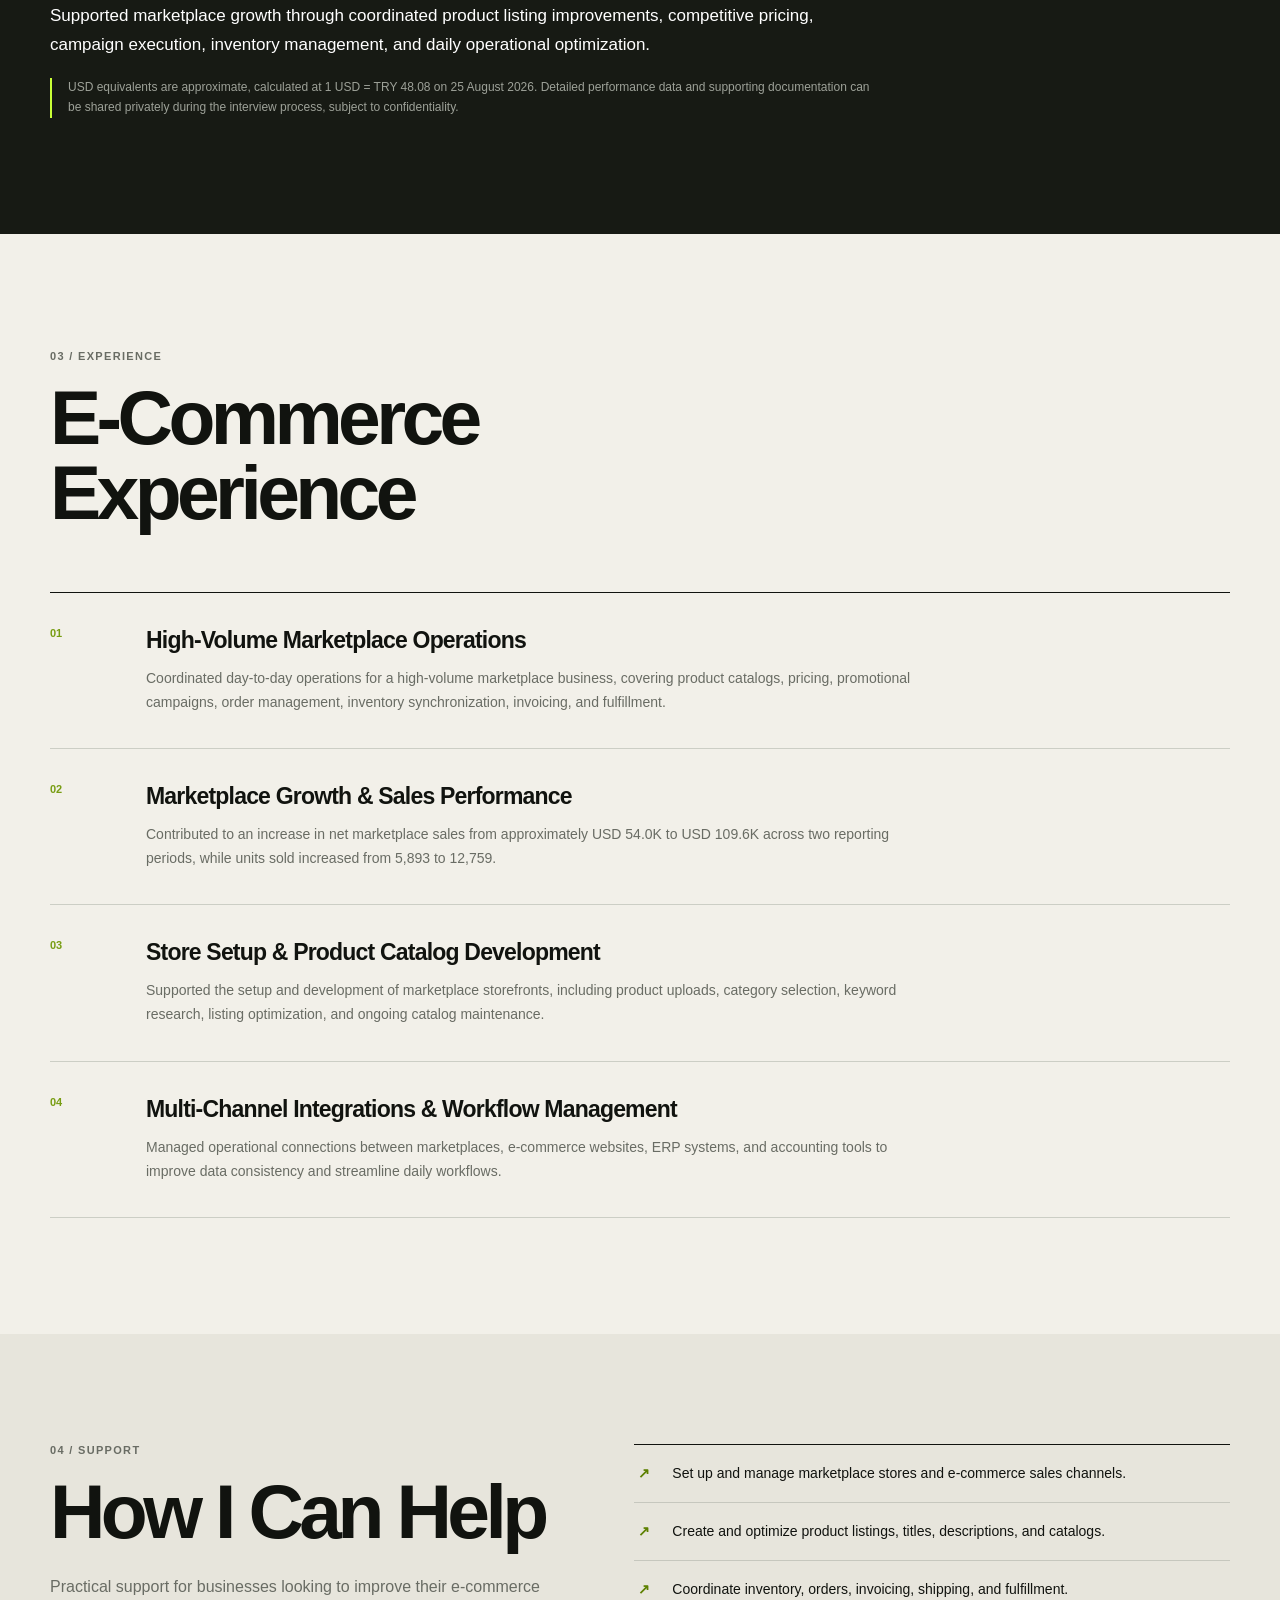
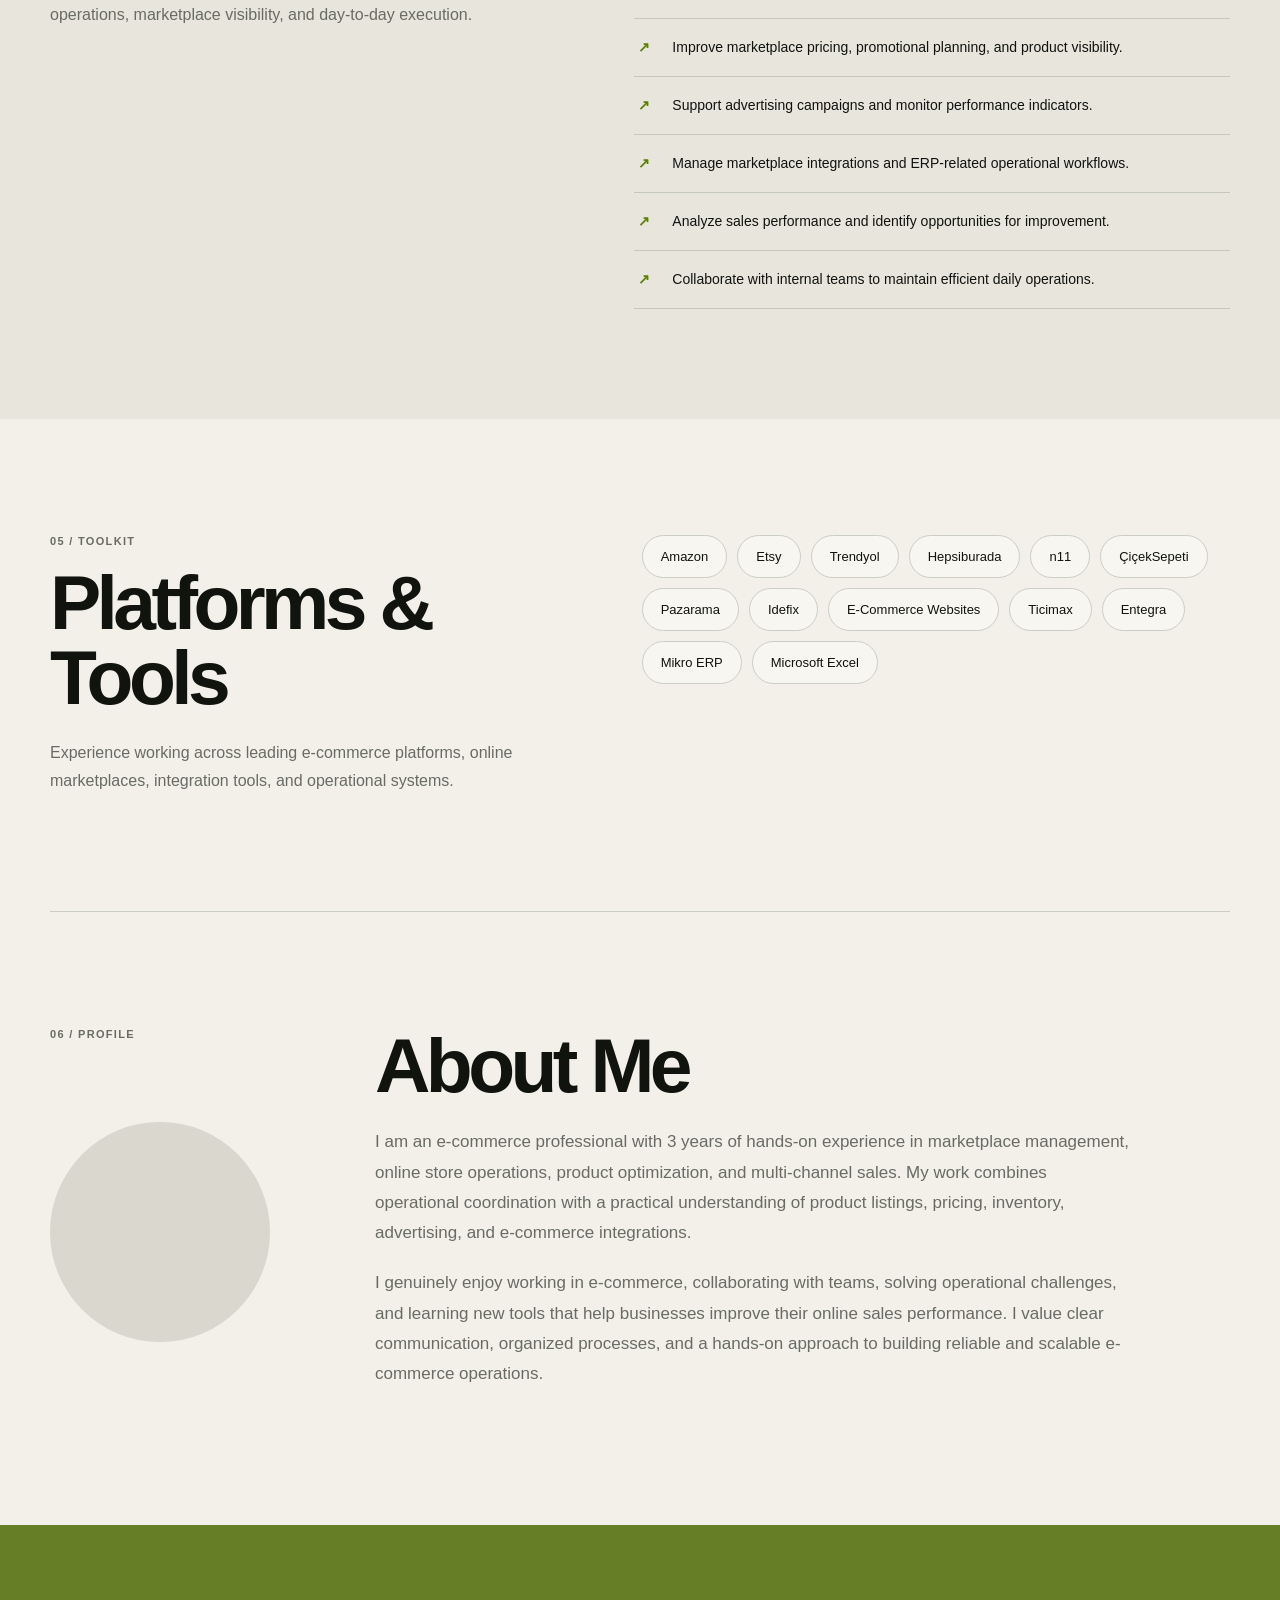
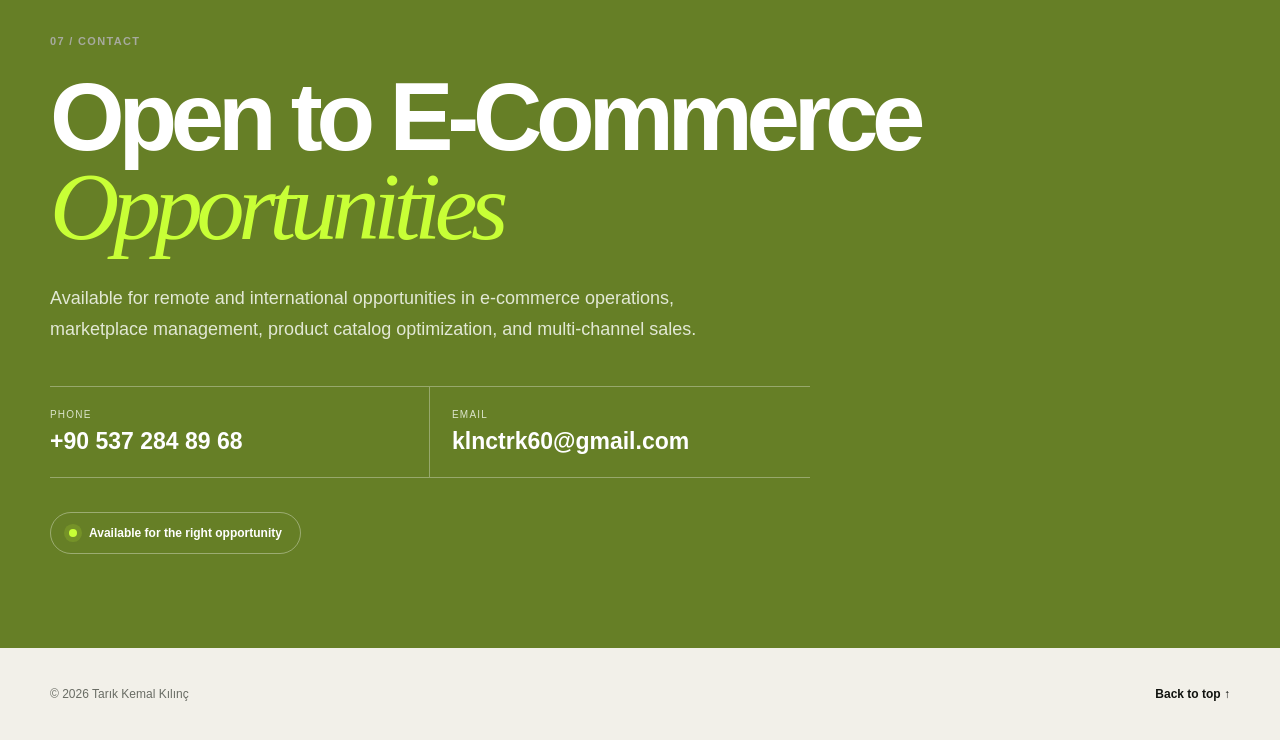
==== commit 57019d41: "Add e-commerce SEO metadata" ====
--- a/index.html
+++ b/index.html
@@ -1 +1,129 @@
-<!doctype html><html lang="en"><head>  <meta charset="UTF-8">  <meta name="viewport" content="width=device-width, initial-scale=1.0">  <meta name="description" content="Tarık Kemal Kılınç — E-commerce specialist focused on marketplace operations, multi-channel growth, and reliable execution.">  <title>Tarık Kemal Kılınç — E-Commerce Specialist</title>  <link rel="icon" href="favicon.svg" type="image/svg+xml">  <link rel="stylesheet" href="styles.css">  <link rel="stylesheet" href="updates.css"></head><body id="top"><main>  <nav class="nav shell" aria-label="Primary navigation">    <a class="wordmark" href="#top" aria-label="Tarık Kemal Kılınç, home"><strong>Tarık Kemal Kılınç</strong><small>PORTFOLIO</small></a>    <div class="nav-links"><a href="#work">Experience</a><a href="#results">Results</a><a href="#about">About</a><a href="#contact">Contact</a><a href="/?lang=tr" lang="tr">TR</a></div>    <a class="nav-cta" href="#contact">Get in Touch <svg viewBox="0 0 20 20" aria-hidden="true" class="icon"><path d="M5 15 15 5M7 5h8v8"></path></svg></a>  </nav>  <section class="hero shell">    <div class="eyebrow"><span></span>Marketplace Operations &amp; Growth</div>    <p class="hero-name">Tarık Kemal Kılınç</p>    <h1>E-Commerce Specialist <em>| Marketplace Operations &amp; Growth</em></h1>    <div class="hero-copy">      <p>E-commerce specialist with 3 years of experience managing multi-channel marketplace operations, online stores, product catalogs, pricing strategies, advertising campaigns, and system integrations.</p>      <p>Experienced in coordinating high-volume e-commerce operations across leading marketplaces and online sales channels, with a strong focus on operational efficiency, product visibility, and sustainable growth.</p>    </div>    <div class="hero-actions"><a class="button primary" href="#experience">View My Experience</a><a class="button secondary" href="#contact">Get in Touch</a></div>  </section>  <section class="metrics" aria-label="Performance highlights"><div class="metrics-grid shell">    <article><strong>3 Years</strong><span>E-Commerce Experience</span></article>    <article><strong>USD 209.6K+</strong><span>Monthly Net Sales</span></article>    <article><strong>+103%</strong><span>Net Sales Growth</span></article>    <article><strong>12,759</strong><span>Monthly Units Sold</span></article>    <article><strong>15</strong><span>Marketplaces Managed</span></article>  </div></section>  <section class="section shell" id="work">    <div class="section-heading"><p class="section-index">01 / Capabilities</p><h2>What I’ve Done</h2><p class="section-lead">Hands-on experience managing the operational, commercial, and technical processes behind growing e-commerce businesses.</p></div>    <div class="capability-grid">      <article><span>01</span><h3>Multi-Channel Marketplace Management</h3><p>Managed daily operations across multiple online marketplaces and e-commerce websites, coordinating product availability, pricing, campaigns, order flow, and overall store performance.</p></article>      <article><span>02</span><h3>Product Listing &amp; Catalog Optimization</h3><p>Created and optimized product titles, descriptions, categories, attributes, variations, and visual content to improve product discoverability and support stronger conversion performance.</p></article>      <article><span>03</span><h3>Pricing, Campaigns &amp; Marketplace Advertising</h3><p>Developed competitive pricing strategies, coordinated promotional campaigns, and monitored marketplace advertising performance to support sustainable sales growth.</p></article>      <article><span>04</span><h3>Inventory, Orders &amp; Fulfillment</h3><p>Coordinated inventory levels, order processing, invoicing, shipping, and fulfillment operations to maintain accurate and efficient workflows across multiple sales channels.</p></article>      <article><span>05</span><h3>Marketplace Integrations &amp; ERP Coordination</h3><p>Managed integration workflows between online stores, marketplaces, ERP systems, and accounting tools to support product synchronization, inventory accuracy, and operational continuity.</p></article>      <article><span>06</span><h3>Store Launch &amp; Brand Development</h3><p>Supported the launch and development of marketplace stores and e-commerce brands, covering store setup, product catalog creation, listing preparation, and operational organization.</p></article>      <article><span>07</span><h3>Cross-Functional Teamwork</h3><p>Worked closely with internal teams and stakeholders to resolve operational challenges, improve processes, coordinate campaigns, and maintain consistent execution across departments.</p></article>    </div>  </section>  <section class="results" id="results"><div class="shell">    <div class="results-heading"><p class="section-index light">02 / Featured Results</p><h2>Sales Performance</h2><p>Performance comparison across two reporting periods within a high-volume marketplace operation.</p></div>    <div class="results-grid">      <article><p>Net Sales Growth</p><div class="metric-change"><span>Approx. USD 54.0K</span><b>→</b><span>Approx. USD 109.6K</span></div><strong>+103% <small>↑</small></strong></article>      <article><p>Units Sold</p><div class="metric-change"><span>5,893</span><b>→</b><span>12,759</span></div><strong>+117% <small>↑</small></strong></article>      <article><p>Gross Sales</p><div class="metric-change"><span>Approx. USD 61.5K</span><b>→</b><span>Approx. USD 130.9K</span></div><strong>+113% <small>↑</small></strong></article>      <article><p>Gross Sales Volume</p><div class="metric-change"><span>6,143 units</span><b>→</b><span>13,585 units</span></div><strong>+121% <small>↑</small></strong></article>    </div>    <p class="results-summary">Supported marketplace growth through coordinated product listing improvements, competitive pricing, campaign execution, inventory management, and daily operational optimization.</p>    <p class="privacy-note">USD equivalents are approximate, calculated at 1 USD = TRY 48.08 on 25 August 2026. Detailed performance data and supporting documentation can be shared privately during the interview process, subject to confidentiality.</p>  </div></section>
+<!doctype html>
+<html lang="en">
+<head>
+  <meta charset="UTF-8">
+  <meta name="viewport" content="width=device-width, initial-scale=1.0">
+  <title>Tarık Kemal Kılınç | E-Commerce Specialist &amp; Marketplace Operations</title>
+  <meta name="description" content="E-commerce specialist with hands-on experience in marketplace operations, product catalog management, pricing, inventory, advertising, integrations, and multi-channel growth.">
+  <meta name="robots" content="index, follow, max-image-preview:large">
+  <link rel="canonical" href="https://tarikkilinc.com/">
+  <link rel="alternate" hreflang="en" href="https://tarikkilinc.com/">
+  <link rel="alternate" hreflang="tr" href="https://tarikkilinc.com/tr/">
+  <link rel="alternate" hreflang="x-default" href="https://tarikkilinc.com/">
+  <meta property="og:type" content="website">
+  <meta property="og:site_name" content="Tarık Kemal Kılınç Portfolio">
+  <meta property="og:title" content="Tarık Kemal Kılınç | E-Commerce Specialist">
+  <meta property="og:description" content="Marketplace operations, product catalog management, pricing, inventory, integrations, and multi-channel e-commerce growth.">
+  <meta property="og:url" content="https://tarikkilinc.com/">
+  <meta property="og:locale" content="en_US">
+  <meta property="og:locale:alternate" content="tr_TR">
+  <meta name="twitter:card" content="summary">
+  <meta name="twitter:title" content="Tarık Kemal Kılınç | E-Commerce Specialist">
+  <meta name="twitter:description" content="Marketplace operations and multi-channel e-commerce growth portfolio.">
+  <script type="application/ld+json">
+  {
+    "@context": "https://schema.org",
+    "@type": "Person",
+    "name": "Tarık Kemal Kılınç",
+    "url": "https://tarikkilinc.com/",
+    "jobTitle": "E-Commerce Specialist",
+    "knowsAbout": [
+      "E-Commerce",
+      "Marketplace Operations",
+      "Multi-Channel Commerce",
+      "Product Catalog Management",
+      "Pricing Strategy",
+      "Inventory Management",
+      "Marketplace Advertising",
+      "ERP and E-Commerce Integrations"
+    ]
+  }
+  </script>
+  <link rel="icon" href="favicon.svg" type="image/svg+xml">
+  <link rel="stylesheet" href="styles.css">
+  <link rel="stylesheet" href="updates.css">
+</head>
+<body id="top">
+<main>
+  <nav class="nav shell" aria-label="Primary navigation">
+    <a class="wordmark" href="#top" aria-label="Tarık Kemal Kılınç, home"><strong>Tarık Kemal Kılınç</strong><small>PORTFOLIO</small></a>
+    <div class="nav-links"><a href="#work">Experience</a><a href="#results">Results</a><a href="#about">About</a><a href="#contact">Contact</a><a href="/?lang=tr" lang="tr">TR</a></div>
+    <a class="nav-cta" href="#contact">Get in Touch <svg viewBox="0 0 20 20" aria-hidden="true" class="icon"><path d="M5 15 15 5M7 5h8v8"></path></svg></a>
+  </nav>
+
+  <section class="hero shell">
+    <div class="eyebrow"><span></span>Marketplace Operations &amp; Growth</div>
+    <p class="hero-name">Tarık Kemal Kılınç</p>
+    <h1>E-Commerce Specialist <em>| Marketplace Operations &amp; Growth</em></h1>
+    <div class="hero-copy">
+      <p>E-commerce specialist with 3 years of experience managing multi-channel marketplace operations, online stores, product catalogs, pricing strategies, advertising campaigns, and system integrations.</p>
+      <p>Experienced in coordinating high-volume e-commerce operations across leading marketplaces and online sales channels, with a strong focus on operational efficiency, product visibility, and sustainable growth.</p>
+    </div>
+    <div class="hero-actions"><a class="button primary" href="#experience">View My Experience</a><a class="button secondary" href="#contact">Get in Touch</a></div>
+  </section>
+
+  <section class="metrics" aria-label="Performance highlights"><div class="metrics-grid shell">
+    <article><strong>3 Years</strong><span>E-Commerce Experience</span></article>
+    <article><strong>USD 209.6K+</strong><span>Monthly Net Sales</span></article>
+    <article><strong>+103%</strong><span>Net Sales Growth</span></article>
+    <article><strong>12,759</strong><span>Monthly Units Sold</span></article>
+    <article><strong>15</strong><span>Marketplaces Managed</span></article>
+  </div></section>
+
+  <section class="section shell" id="work">
+    <div class="section-heading"><p class="section-index">01 / Capabilities</p><h2>What I’ve Done</h2><p class="section-lead">Hands-on experience managing the operational, commercial, and technical processes behind growing e-commerce businesses.</p></div>
+    <div class="capability-grid">
+      <article><span>01</span><h3>Multi-Channel Marketplace Management</h3><p>Managed daily operations across multiple online marketplaces and e-commerce websites, coordinating product availability, pricing, campaigns, order flow, and overall store performance.</p></article>
+      <article><span>02</span><h3>Product Listing &amp; Catalog Optimization</h3><p>Created and optimized product titles, descriptions, categories, attributes, variations, and visual content to improve product discoverability and support stronger conversion performance.</p></article>
+      <article><span>03</span><h3>Pricing, Campaigns &amp; Marketplace Advertising</h3><p>Developed competitive pricing strategies, coordinated promotional campaigns, and monitored marketplace advertising performance to support sustainable sales growth.</p></article>
+      <article><span>04</span><h3>Inventory, Orders &amp; Fulfillment</h3><p>Coordinated inventory levels, order processing, invoicing, shipping, and fulfillment operations to maintain accurate and efficient workflows across multiple sales channels.</p></article>
+      <article><span>05</span><h3>Marketplace Integrations &amp; ERP Coordination</h3><p>Managed integration workflows between online stores, marketplaces, ERP systems, and accounting tools to support product synchronization, inventory accuracy, and operational continuity.</p></article>
+      <article><span>06</span><h3>Store Launch &amp; Brand Development</h3><p>Supported the launch and development of marketplace stores and e-commerce brands, covering store setup, product catalog creation, listing preparation, and operational organization.</p></article>
+      <article><span>07</span><h3>Cross-Functional Teamwork</h3><p>Worked closely with internal teams and stakeholders to resolve operational challenges, improve processes, coordinate campaigns, and maintain consistent execution across departments.</p></article>
+    </div>
+  </section>
+
+  <section class="results" id="results"><div class="shell">
+    <div class="results-heading"><p class="section-index light">02 / Featured Results</p><h2>Sales Performance</h2><p>Performance comparison across two reporting periods within a high-volume marketplace operation.</p></div>
+    <div class="results-grid">
+      <article><p>Net Sales Growth</p><div class="metric-change"><span>Approx. USD 54.0K</span><b>→</b><span>Approx. USD 109.6K</span></div><strong>+103% <small>↑</small></strong></article>
+      <article><p>Units Sold</p><div class="metric-change"><span>5,893</span><b>→</b><span>12,759</span></div><strong>+117% <small>↑</small></strong></article>
+      <article><p>Gross Sales</p><div class="metric-change"><span>Approx. USD 61.5K</span><b>→</b><span>Approx. USD 130.9K</span></div><strong>+113% <small>↑</small></strong></article>
+      <article><p>Gross Sales Volume</p><div class="metric-change"><span>6,143 units</span><b>→</b><span>13,585 units</span></div><strong>+121% <small>↑</small></strong></article>
+    </div>
+    <p class="results-summary">Supported marketplace growth through coordinated product listing improvements, competitive pricing, campaign execution, inventory management, and daily operational optimization.</p>
+    <p class="privacy-note">USD equivalents are approximate, calculated at 1 USD = TRY 48.08 on 25 August 2026. Detailed performance data and supporting documentation can be shared privately during the interview process, subject to confidentiality.</p>
+  </div></section>
+
+  <section class="section shell" id="experience">
+    <div class="section-heading"><p class="section-index">03 / Experience</p><h2>E-Commerce Experience</h2></div>
+    <div class="experience-list">
+      <article><span>01</span><div><h3>High-Volume Marketplace Operations</h3><p>Coordinated day-to-day operations for a high-volume marketplace business, covering product catalogs, pricing, promotional campaigns, order management, inventory synchronization, invoicing, and fulfillment.</p></div></article>
+      <article><span>02</span><div><h3>Marketplace Growth &amp; Sales Performance</h3><p>Contributed to an increase in net marketplace sales from approximately USD 54.0K to USD 109.6K across two reporting periods, while units sold increased from 5,893 to 12,759.</p></div></article>
+      <article><span>03</span><div><h3>Store Setup &amp; Product Catalog Development</h3><p>Supported the setup and development of marketplace storefronts, including product uploads, category selection, keyword research, listing optimization, and ongoing catalog maintenance.</p></div></article>
+      <article><span>04</span><div><h3>Multi-Channel Integrations &amp; Workflow Management</h3><p>Managed operational connections between marketplaces, e-commerce websites, ERP systems, and accounting tools to improve data consistency and streamline daily workflows.</p></div></article>
+    </div>
+  </section>
+
+  <section class="help-section"><div class="shell split-layout">
+    <div><p class="section-index">04 / Support</p><h2>How I Can Help</h2><p class="section-lead">Practical support for businesses looking to improve their e-commerce operations, marketplace visibility, and day-to-day execution.</p></div>
+    <ul class="help-list">
+      <li>Set up and manage marketplace stores and e-commerce sales channels.</li><li>Create and optimize product listings, titles, descriptions, and catalogs.</li><li>Coordinate inventory, orders, invoicing, shipping, and fulfillment.</li><li>Improve marketplace pricing, promotional planning, and product visibility.</li><li>Support advertising campaigns and monitor performance indicators.</li><li>Manage marketplace integrations and ERP-related operational workflows.</li><li>Analyze sales performance and identify opportunities for improvement.</li><li>Collaborate with internal teams to maintain efficient daily operations.</li>
+    </ul>
+  </div></section>
+
+  <section class="toolkit shell">
+    <div><p class="section-index">05 / Toolkit</p><h2>Platforms &amp; Tools</h2><p class="section-lead">Experience working across leading e-commerce platforms, online marketplaces, integration tools, and operational systems.</p></div>
+    <div class="tool-cloud" aria-label="Platforms and tools"><span>Amazon</span><span>Etsy</span><span>Trendyol</span><span>Hepsiburada</span><span>n11</span><span>ÇiçekSepeti</span><span>Pazarama</span><span>Idefix</span><span>E-Commerce Websites</span><span>Ticimax</span><span>Entegra</span><span>Mikro ERP</span><span>Microsoft Excel</span></div>
+  </section>
+
+  <section class="about shell" id="about">
+    <div class="profile-column"><p class="section-index">06 / Profile</p><figure class="profile-card"><img src="profile-canva.png" alt="Portrait of Tarık Kemal Kılınç" width="1366" height="675" loading="lazy"></figure></div>
+    <div class="about-copy"><h2>About Me</h2><p>I am an e-commerce professional with 3 years of hands-on experience in marketplace management, online store operations, product optimization, and multi-channel sales. My work combines operational coordination with a practical understanding of product listings, pricing, inventory, advertising, and e-commerce integrations.</p><p>I genuinely enjoy working in e-commerce, collaborating with teams, solving operational challenges, and learning new tools that help businesses improve their online sales performance. I value clear communication, organized processes, and a hands-on approach to building reliable and scalable e-commerce operations.</p></div>
+  </section>
+
+  <section class="contact" id="contact"><div class="contact-inner shell"><p class="section-index light">07 / Contact</p><h2>Open to E-Commerce <em>Opportunities</em></h2><p>Available for remote and international opportunities in e-commerce operations, marketplace management, product catalog optimization, and multi-channel sales.</p><div class="contact-links"><a href="tel:+905372848968"><span>Phone</span><strong>+90 537 284 89 68</strong></a><a href="mailto:klnctrk60@gmail.com"><span>Email</span><strong>klnctrk60@gmail.com</strong></a></div><div class="contact-actions"><span class="availability"><span></span>Available for the right opportunity</span></div></div></section>
+  <footer class="footer shell"><span>© 2026 Tarık Kemal Kılınç</span><a href="#top">Back to top ↑</a></footer>
+</main>
+</body>
+</html>
